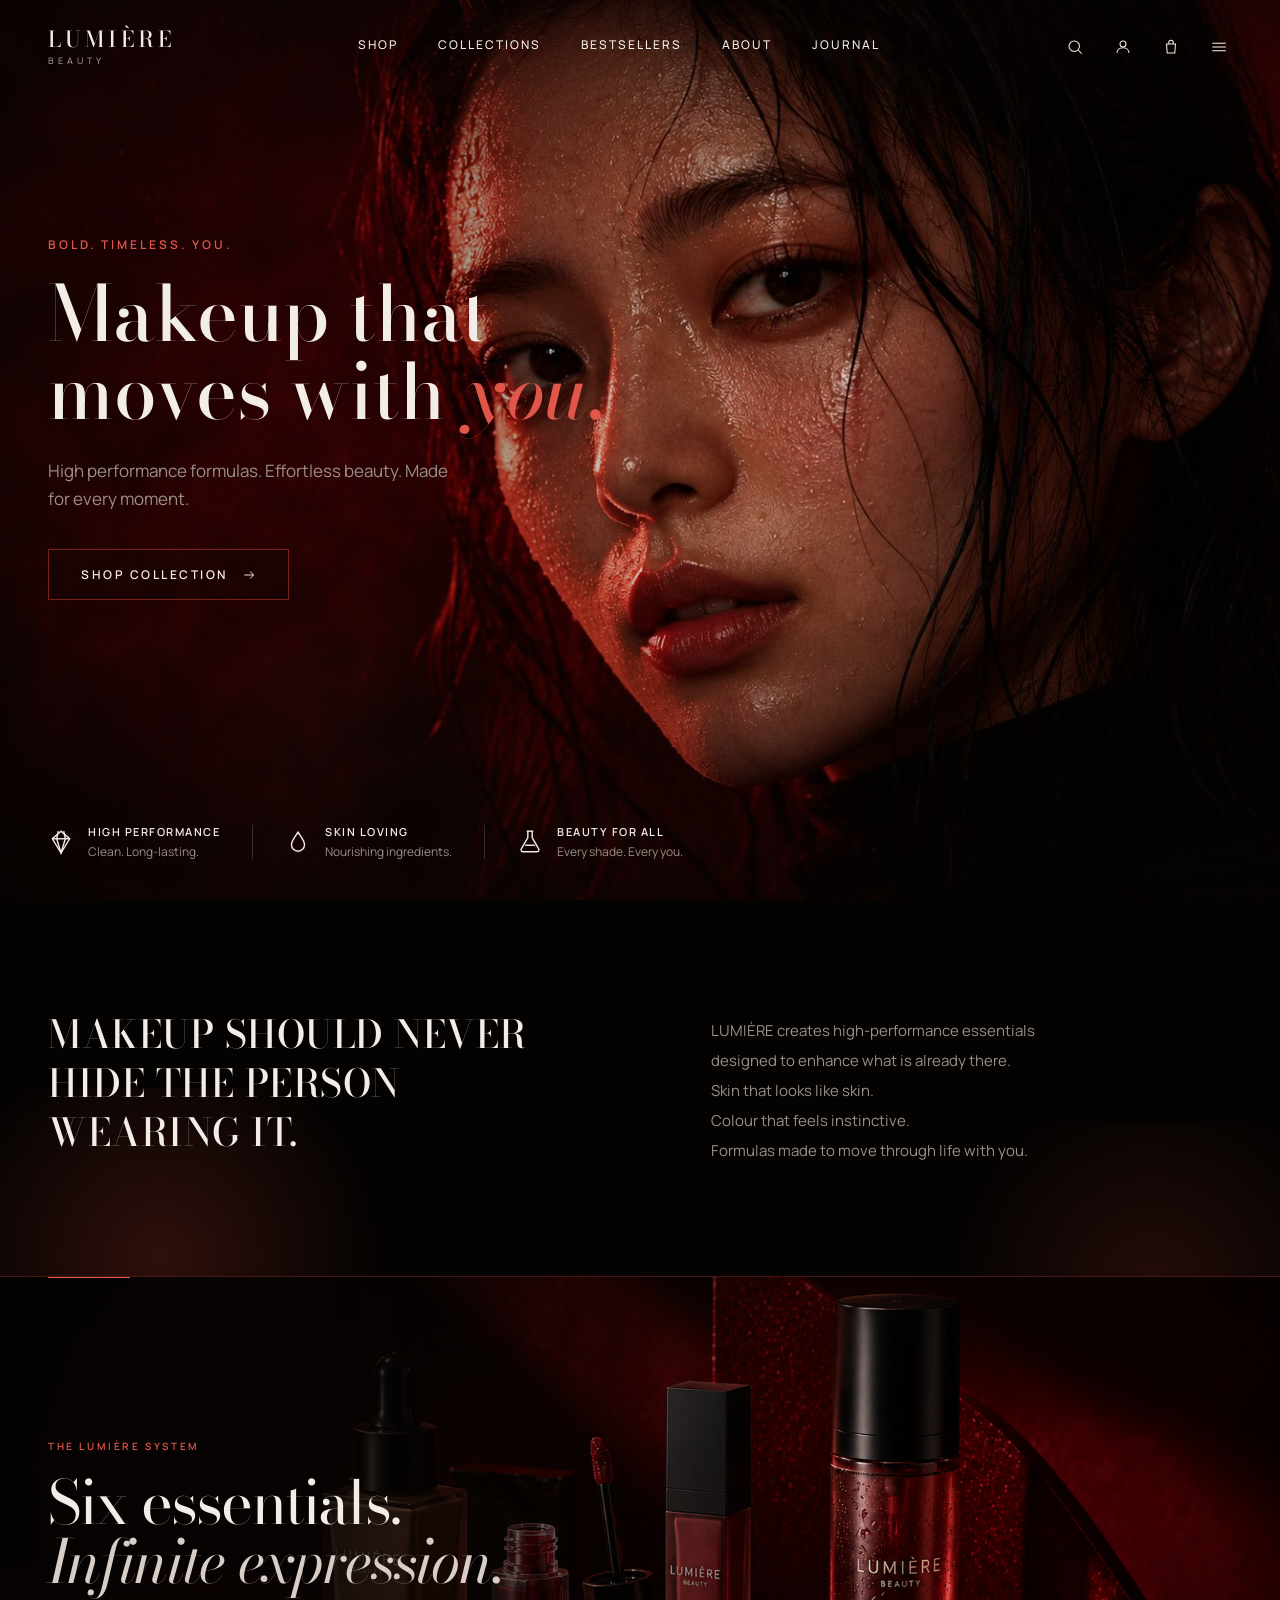
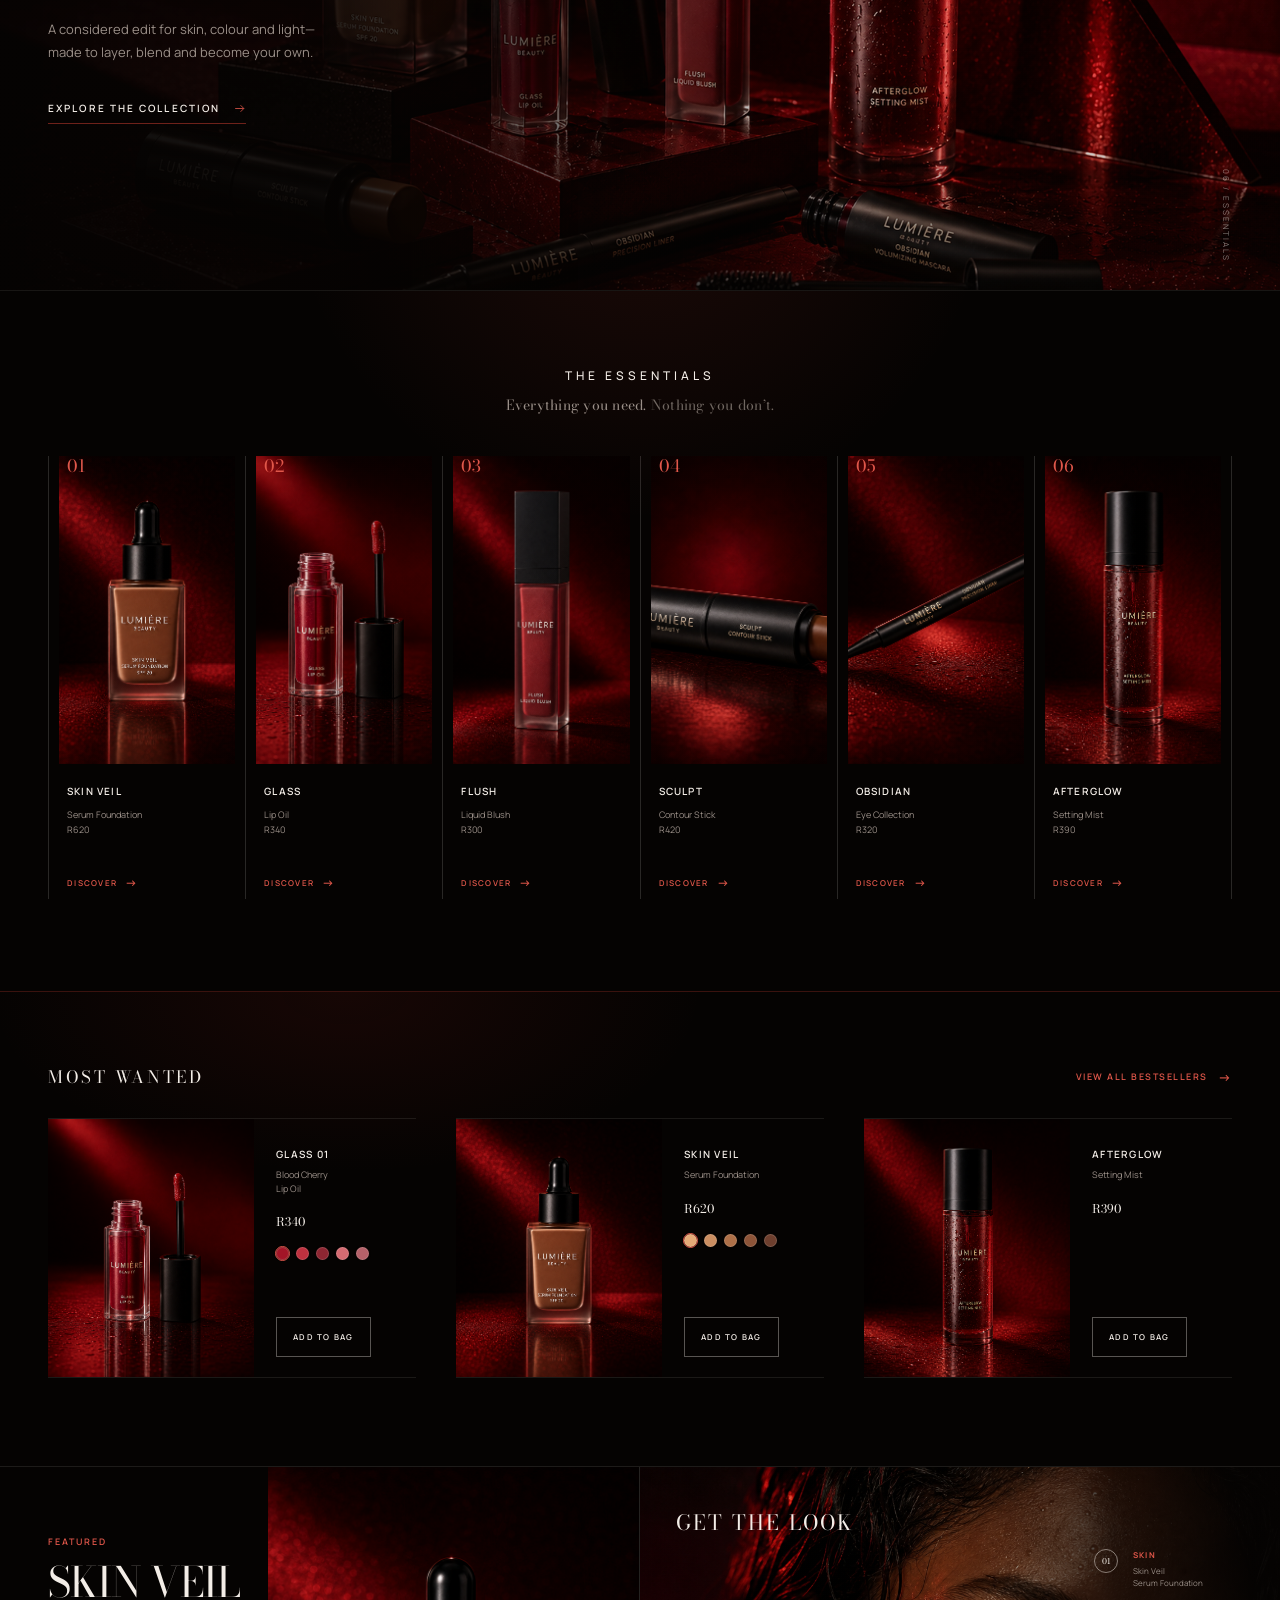
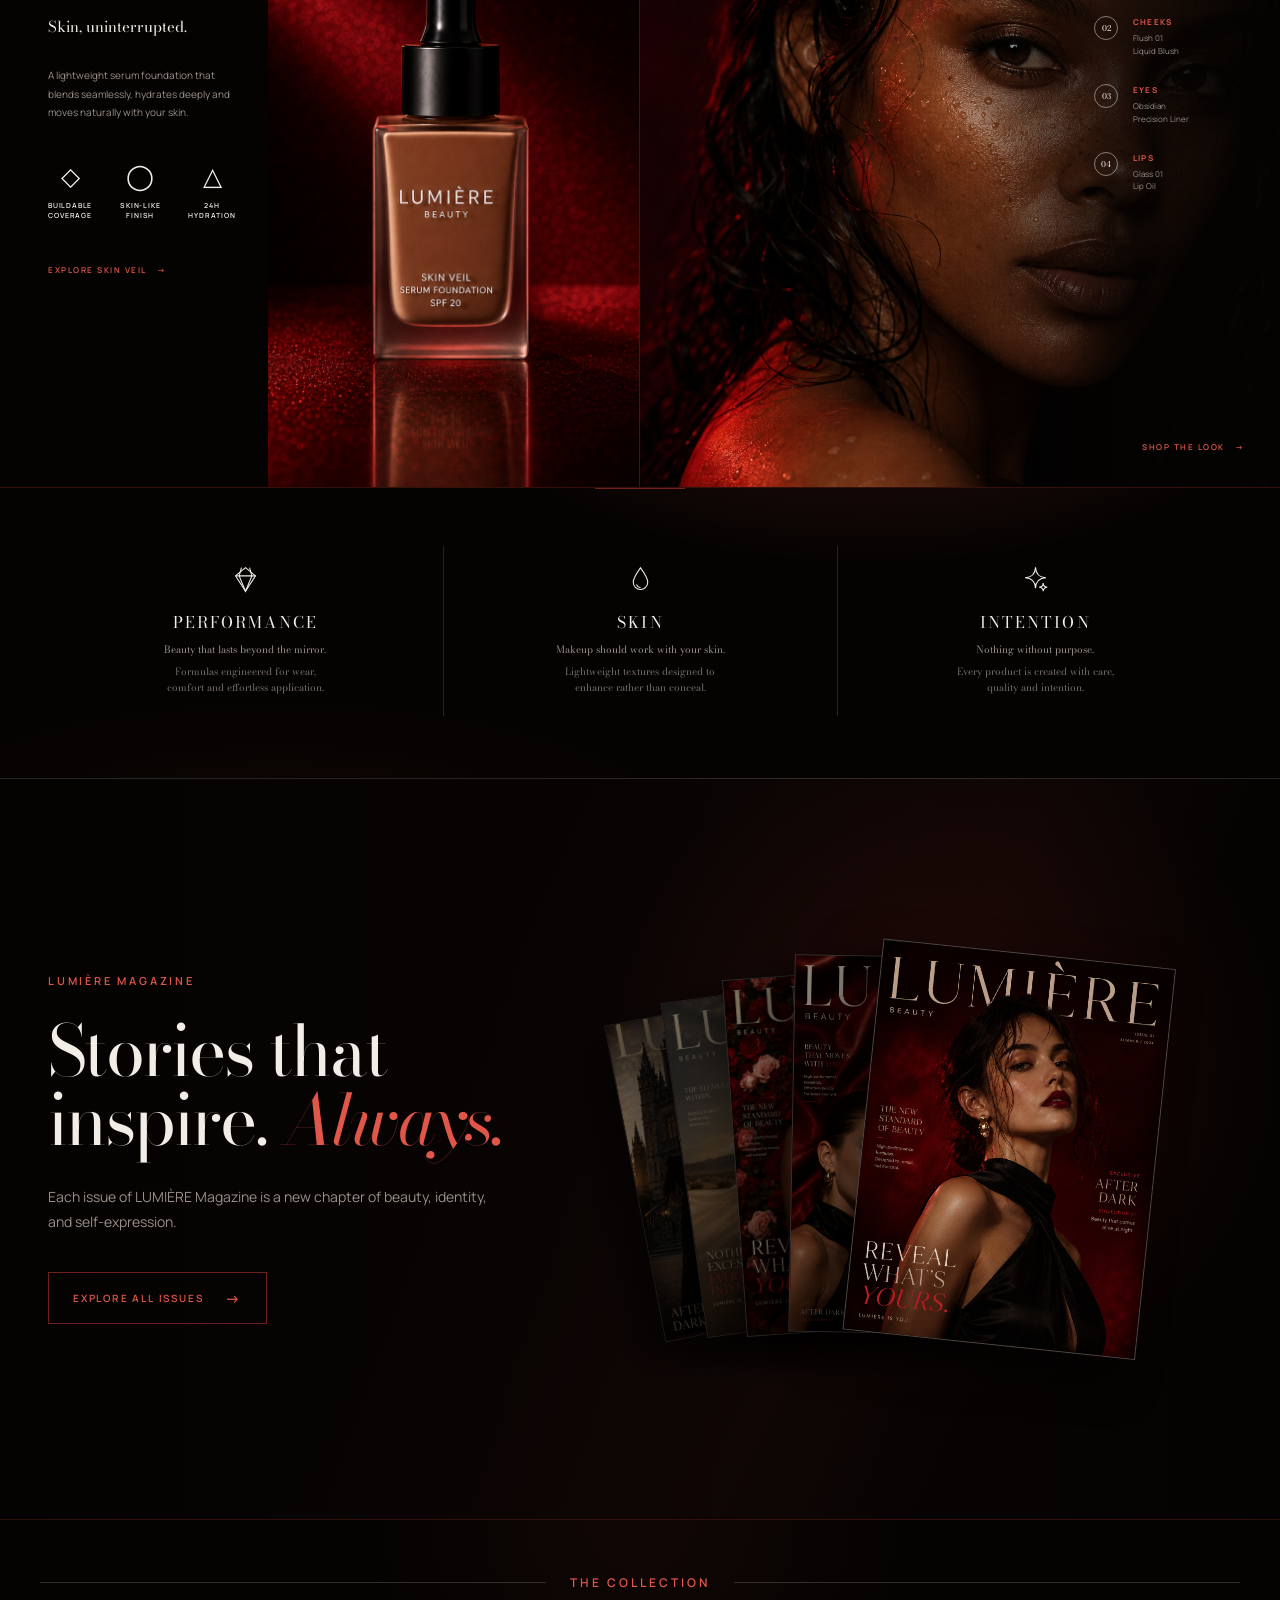
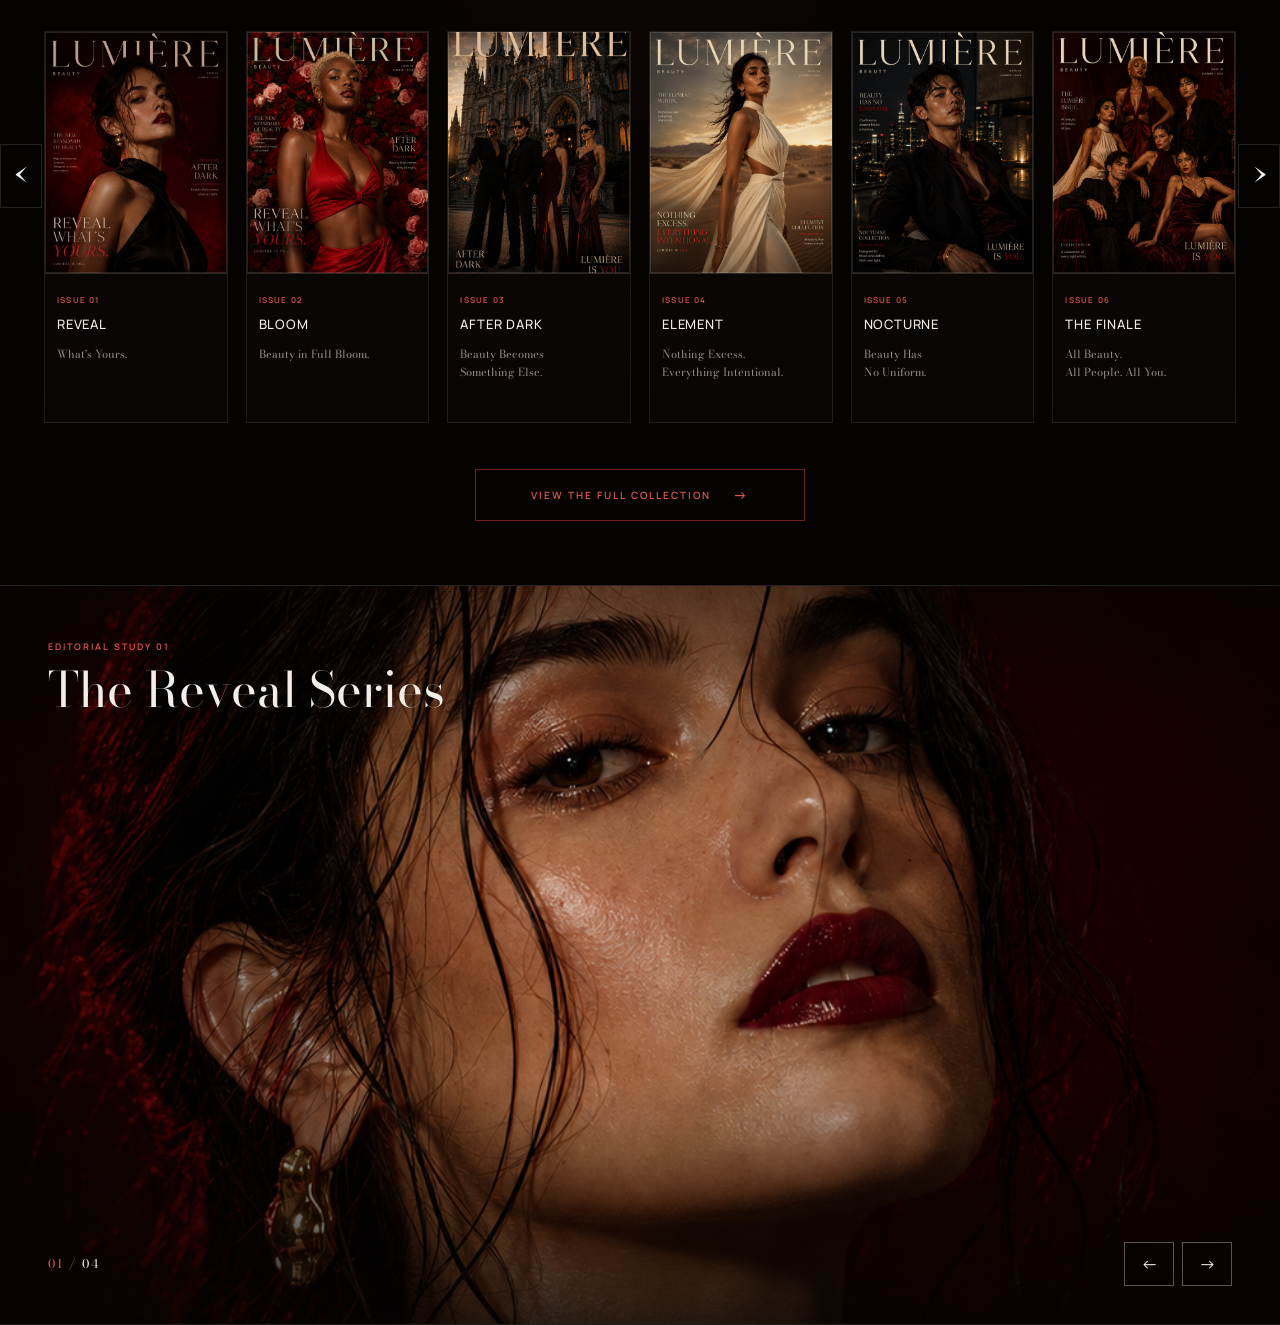
==== Index.html @ 64364b53 "Lumiere unfinished" ====
<!DOCTYPE html>
<html lang="en">
<head>
<meta charset="UTF-8">
<meta name="viewport" content="width=device-width, initial-scale=1.0">
<title>Lumière Beauty</title>
<link rel="stylesheet" href="css/styles.css">
<link rel="preconnect" href="https://fonts.googleapis.com">
<link rel="preconnect" href="https://fonts.gstatic.com" crossorigin>
<link href="https://fonts.googleapis.com/css2?family=Bodoni+Moda:ital,opsz,wght@0,6..96,400;0,6..96,500;1,6..96,400;1,6..96,500&family=Manrope:wght@400;500;600&display=swap" rel="stylesheet">
</head>
<body>

<header class="site-header" id="siteHeader">
  <div class="logo">
    <span class="mark">LUMIÈRE</span>
    <span class="sub">BEAUTY</span>
  </div>

  <nav class="primary-nav" aria-label="Primary">
    <a href="#">SHOP</a>
    <a href="#">COLLECTIONS</a>
    <a href="#">BESTSELLERS</a>
    <a href="#">ABOUT</a>
    <a href="#">JOURNAL</a>
  </nav>

  <div class="header-icons">
    <button aria-label="Search">
      <svg viewBox="0 0 24 24" fill="none" stroke="currentColor" stroke-width="1.4"><circle cx="11" cy="11" r="7"/><line x1="21" y1="21" x2="16.65" y2="16.65"/></svg>
    </button>
    <button aria-label="Account">
      <svg viewBox="0 0 24 24" fill="none" stroke="currentColor" stroke-width="1.4"><circle cx="12" cy="8" r="4"/><path d="M4 20c0-4.4 3.6-7 8-7s8 2.6 8 7"/></svg>
    </button>
    <button aria-label="Shopping bag">
      <svg viewBox="0 0 24 24" fill="none" stroke="currentColor" stroke-width="1.4"><path d="M6 8h12l-1 12H7L6 8z"/><path d="M9 8V6a3 3 0 0 1 6 0v2"/></svg>
    </button>
    <button class="menu-toggle" aria-label="Open menu" id="menuToggle" aria-expanded="false" aria-controls="mobileNav">
      <svg viewBox="0 0 24 24" fill="none" stroke="currentColor" stroke-width="1.4"><line x1="3" y1="7" x2="21" y2="7"/><line x1="3" y1="12" x2="21" y2="12"/><line x1="3" y1="17" x2="21" y2="17"/></svg>
    </button>
  </div>
</header>

<nav class="mobile-nav" id="mobileNav" aria-label="Mobile" aria-hidden="true">
  <button class="mobile-nav-close" id="mobileNavClose" aria-label="Close menu">
    <svg viewBox="0 0 24 24" fill="none" stroke="currentColor" stroke-width="1.4"><line x1="6" y1="6" x2="18" y2="18"/><line x1="18" y1="6" x2="6" y2="18"/></svg>
  </button>
  <a href="#">SHOP</a>
  <a href="#">COLLECTIONS</a>
  <a href="#">BESTSELLERS</a>
  <a href="#">ABOUT</a>
  <a href="#">JOURNAL</a>
</nav>

<section class="hero">
  <div class="hero-content">
    <div class="hero-copy">
      <p class="eyebrow">Bold. Timeless. You.</p>
      <h1 class="headline">Makeup that<br>moves with <em>you.</em></h1>
      <p class="subcopy">High performance formulas. Effortless beauty. Made for every moment.</p>
      <a href="#" class="cta">
        Shop collection
        <svg viewBox="0 0 24 24" fill="none" stroke="currentColor" stroke-width="1.6"><line x1="4" y1="12" x2="20" y2="12"/><polyline points="14 6 20 12 14 18"/></svg>
      </a>
    </div>

    <div class="value-props">
      <div class="value-item">
        <svg viewBox="0 0 24 24" fill="none" stroke="currentColor" stroke-width="1.3"><path d="M12 2 4 9l8 13 8-13-8-7z"/><path d="M4 9h16"/><path d="M9.5 2 8 9l4 13 4-13-1.5-7"/></svg>
        <div>
          <p class="value-heading">High performance</p>
          <p class="value-desc">Clean. Long-lasting.</p>
        </div>
      </div>
      <div class="value-divider"></div>
      <div class="value-item">
        <svg viewBox="0 0 24 24" fill="none" stroke="currentColor" stroke-width="1.3"><path d="M12 3c3 4.5 6 8 6 11.5A6 6 0 0 1 6 14.5C6 11 9 7.5 12 3z"/></svg>
        <div>
          <p class="value-heading">Skin loving</p>
          <p class="value-desc">Nourishing ingredients.</p>
        </div>
      </div>
      <div class="value-divider"></div>
      <div class="value-item">
        <svg viewBox="0 0 24 24" fill="none" stroke="currentColor" stroke-width="1.3"><path d="M9 2h6"/><path d="M10 2v6l-5.5 9.5A2 2 0 0 0 6.2 21h11.6a2 2 0 0 0 1.7-3.5L14 8V2"/><path d="M7.5 15h9"/></svg>
        <div>
          <p class="value-heading">Beauty for all</p>
          <p class="value-desc">Every shade. Every you.</p>
        </div>
      </div>
    </div>
  </div>
</section>

<section class="statement">
  <div class="statement-inner">
    <h2 class="statement-heading">Makeup should never<br>hide the person<br>wearing it.</h2>
    <div class="statement-copy">
      <p>
        LUMIÈRE creates high-performance essentials<br>
        designed to enhance what is already there.<br>
        Skin that looks like skin.<br>
        Colour that feels instinctive.<br>
        Formulas made to move through life with you.
      </p>
    </div>
  </div>
</section>

<section class="essentials" aria-labelledby="essentials-title">
  <div class="essentials-media" aria-hidden="true">
    <img src="assets/essentials.png" alt="">
  </div>
  <div class="essentials-shade" aria-hidden="true"></div>
  <div class="essentials-rule" aria-hidden="true"></div>

  <div class="essentials-content">
    <p class="essentials-kicker">The Lumi&egrave;re System</p>
    <h2 id="essentials-title">Six essentials.<br><em>Infinite expression.</em></h2>
    <p class="essentials-note">A considered edit for skin, colour and light&mdash;<br>made to layer, blend and become your own.</p>
    <a href="#" class="essentials-link">
      Explore the collection
      <svg viewBox="0 0 24 24" fill="none" stroke="currentColor" stroke-width="1.5" aria-hidden="true">
        <line x1="4" y1="12" x2="20" y2="12"/>
        <polyline points="14 6 20 12 14 18"/>
      </svg>
    </a>
  </div>

  <p class="essentials-index" aria-hidden="true">06 / ESSENTIALS</p>
</section>

<section class="essential-edit" aria-labelledby="essential-edit-title">
  <div class="essential-edit-heading">
    <p class="essential-edit-kicker">The Essentials</p>
    <h2 id="essential-edit-title">Everything you need. <em>Nothing you don&rsquo;t.</em></h2>
  </div>

  <div class="essential-grid">
    <article class="essential-card">
      <p class="essential-number">01</p>
      <a href="#" class="essential-image" aria-label="Discover Skin Veil serum foundation">
        <img src="assets/essentials/lumiere-skin-veil-foundation.png" alt="Lumiere Skin Veil serum foundation">
      </a>
      <div class="essential-card-copy">
        <h3>Skin Veil</h3>
        <p>Serum Foundation<br>R620</p>
        <a href="#" class="essential-discover">Discover <span aria-hidden="true">&rarr;</span></a>
      </div>
    </article>

    <article class="essential-card">
      <p class="essential-number">02</p>
      <a href="#" class="essential-image" aria-label="Discover Glass lip oil">
        <img src="assets/essentials/lumiere-glass-lip-oil.png" alt="Lumiere Glass lip oil">
      </a>
      <div class="essential-card-copy">
        <h3>Glass</h3>
        <p>Lip Oil<br>R340</p>
        <a href="#" class="essential-discover">Discover <span aria-hidden="true">&rarr;</span></a>
      </div>
    </article>

    <article class="essential-card">
      <p class="essential-number">03</p>
      <a href="#" class="essential-image" aria-label="Discover Flush liquid blush">
        <img src="assets/essentials/lumiere-flush-liquid-blush.png" alt="Lumiere Flush liquid blush">
      </a>
      <div class="essential-card-copy">
        <h3>Flush</h3>
        <p>Liquid Blush<br>R300</p>
        <a href="#" class="essential-discover">Discover <span aria-hidden="true">&rarr;</span></a>
      </div>
    </article>

    <article class="essential-card">
      <p class="essential-number">04</p>
      <a href="#" class="essential-image" aria-label="Discover Sculpt contour stick">
        <img src="assets/essentials/lumiere-sculpt-contour-stick.png" alt="Lumiere Sculpt contour stick">
      </a>
      <div class="essential-card-copy">
        <h3>Sculpt</h3>
        <p>Contour Stick<br>R420</p>
        <a href="#" class="essential-discover">Discover <span aria-hidden="true">&rarr;</span></a>
      </div>
    </article>

    <article class="essential-card">
      <p class="essential-number">05</p>
      <a href="#" class="essential-image" aria-label="Discover Obsidian eye collection">
        <img src="assets/essentials/lumiere-obsidian-precision-liner.png" alt="Lumiere Obsidian precision liner">
      </a>
      <div class="essential-card-copy">
        <h3>Obsidian</h3>
        <p>Eye Collection<br>R320</p>
        <a href="#" class="essential-discover">Discover <span aria-hidden="true">&rarr;</span></a>
      </div>
    </article>

    <article class="essential-card">
      <p class="essential-number">06</p>
      <a href="#" class="essential-image" aria-label="Discover Afterglow setting mist">
        <img src="assets/essentials/lumiere-afterglow-setting-mist.png" alt="Lumiere Afterglow setting mist">
      </a>
      <div class="essential-card-copy">
        <h3>Afterglow</h3>
        <p>Setting Mist<br>R390</p>
        <a href="#" class="essential-discover">Discover <span aria-hidden="true">&rarr;</span></a>
      </div>
    </article>
  </div>
</section>

<section class="most-wanted" aria-labelledby="most-wanted-title">
  <div class="most-wanted-header">
    <h2 id="most-wanted-title">Most Wanted</h2>
    <a href="#" class="most-wanted-all">View all bestsellers <span aria-hidden="true">&rarr;</span></a>
  </div>

  <div class="bestseller-grid">
    <article class="bestseller-card">
      <a href="#" class="bestseller-image" aria-label="View Glass 01 lip oil">
        <img src="assets/essentials/lumiere-glass-lip-oil.png" alt="Lumiere Glass 01 lip oil in Blood Cherry">
      </a>
      <div class="bestseller-info">
        <div>
          <h3>Glass 01</h3>
          <p class="bestseller-variant">Blood Cherry<br>Lip Oil</p>
          <p class="bestseller-price">R340</p>
          <div class="shade-list" aria-label="Available shades">
            <span class="shade active" style="--shade:#a31527" title="Blood Cherry"></span>
            <span class="shade" style="--shade:#be313f" title="Crimson"></span>
            <span class="shade" style="--shade:#8e2632" title="Merlot"></span>
            <span class="shade" style="--shade:#d56b72" title="Rose"></span>
            <span class="shade" style="--shade:#b56169" title="Fig"></span>
          </div>
        </div>
        <button class="bag-button" type="button">Add to bag</button>
      </div>
    </article>

    <article class="bestseller-card">
      <a href="#" class="bestseller-image" aria-label="View Skin Veil serum foundation">
        <img src="assets/essentials/lumiere-skin-veil-foundation.png" alt="Lumiere Skin Veil serum foundation">
      </a>
      <div class="bestseller-info">
        <div>
          <h3>Skin Veil</h3>
          <p class="bestseller-variant">Serum Foundation</p>
          <p class="bestseller-price">R620</p>
          <div class="shade-list" aria-label="Available shades">
            <span class="shade active" style="--shade:#e4aa77" title="Light Warm"></span>
            <span class="shade" style="--shade:#cb8e61" title="Medium Warm"></span>
            <span class="shade" style="--shade:#ae7048" title="Tan Neutral"></span>
            <span class="shade" style="--shade:#8d5438" title="Deep Warm"></span>
            <span class="shade" style="--shade:#6e3f2e" title="Rich Neutral"></span>
          </div>
        </div>
        <button class="bag-button" type="button">Add to bag</button>
      </div>
    </article>

    <article class="bestseller-card">
      <a href="#" class="bestseller-image" aria-label="View Afterglow setting mist">
        <img src="assets/essentials/lumiere-afterglow-setting-mist.png" alt="Lumiere Afterglow setting mist">
      </a>
      <div class="bestseller-info">
        <div>
          <h3>Afterglow</h3>
          <p class="bestseller-variant">Setting Mist</p>
          <p class="bestseller-price">R390</p>
        </div>
        <button class="bag-button" type="button">Add to bag</button>
      </div>
    </article>
  </div>
</section>

<section class="get-look" aria-labelledby="get-look-title">
  <div class="featured-product">
    <div class="featured-copy">
      <p class="featured-kicker">Featured</p>
      <h2>Skin Veil</h2>
      <p class="featured-tagline">Skin, uninterrupted.</p>
      <p class="featured-description">A lightweight serum foundation that blends seamlessly, hydrates deeply and moves naturally with your skin.</p>

      <div class="featured-benefits" aria-label="Product benefits">
        <div><span aria-hidden="true">◇</span><p>Buildable<br>coverage</p></div>
        <div><span aria-hidden="true">◯</span><p>Skin-like<br>finish</p></div>
        <div><span aria-hidden="true">△</span><p>24H<br>hydration</p></div>
      </div>

      <a href="#" class="featured-link">Explore Skin Veil <span aria-hidden="true">&rarr;</span></a>
    </div>

    <div class="featured-product-image">
      <img src="assets/essentials/lumiere-skin-veil-foundation.png" alt="Lumiere Skin Veil serum foundation">
    </div>
  </div>

  <div class="look-story">
    <img class="look-story-image" src="assets/skin-veil-campaign.png" alt="Lumiere Skin Veil beauty look with luminous skin and wet-look hair">
    <div class="look-story-shade" aria-hidden="true"></div>
    <div class="look-story-content">
      <h2 id="get-look-title">Get the Look</h2>
      <ol class="look-routine">
        <li><span>01</span><div><strong>Skin</strong><p>Skin Veil<br>Serum Foundation</p></div></li>
        <li><span>02</span><div><strong>Cheeks</strong><p>Flush 01<br>Liquid Blush</p></div></li>
        <li><span>03</span><div><strong>Eyes</strong><p>Obsidian<br>Precision Liner</p></div></li>
        <li><span>04</span><div><strong>Lips</strong><p>Glass 01<br>Lip Oil</p></div></li>
      </ol>
      <a href="#" class="shop-look-link">Shop the look <span aria-hidden="true">&rarr;</span></a>
    </div>
  </div>
</section>

<section class="brand-principles" aria-label="Lumiere Beauty principles">
  <div class="principles-inner">
    <article class="principle-item">
      <svg viewBox="0 0 32 32" fill="none" stroke="currentColor" stroke-width="1.15" aria-hidden="true">
        <path d="M16 3 5 12l11 17 11-17L16 3Z"/>
        <path d="M5 12h22M11.5 3 9 12l7 17 7-17-2.5-9"/>
      </svg>
      <h2>Performance</h2>
      <p class="principle-lead">Beauty that lasts beyond the mirror.</p>
      <p>Formulas engineered for wear,<br>comfort and effortless application.</p>
    </article>

    <article class="principle-item">
      <svg viewBox="0 0 32 32" fill="none" stroke="currentColor" stroke-width="1.15" aria-hidden="true">
        <path d="M16 3c4.6 6.4 8 11.1 8 16a8 8 0 0 1-16 0c0-4.9 3.4-9.6 8-16Z"/>
        <path d="M11.5 21.5c.8 2.1 2.3 3.2 4.5 3.5"/>
      </svg>
      <h2>Skin</h2>
      <p class="principle-lead">Makeup should work with your skin.</p>
      <p>Lightweight textures designed to<br>enhance rather than conceal.</p>
    </article>

    <article class="principle-item">
      <svg viewBox="0 0 32 32" fill="none" stroke="currentColor" stroke-width="1.15" aria-hidden="true">
        <path d="M16 2.5c.3 7.7 3.8 11.2 11.5 11.5C19.8 14.3 16.3 17.8 16 25.5 15.7 17.8 12.2 14.3 4.5 14 12.2 13.7 15.7 10.2 16 2.5Z"/>
        <path d="M24.5 20c.1 3.1 1.4 4.4 4.5 4.5-3.1.1-4.4 1.4-4.5 4.5-.1-3.1-1.4-4.4-4.5-4.5 3.1-.1 4.4-1.4 4.5-4.5Z"/>
      </svg>
      <h2>Intention</h2>
      <p class="principle-lead">Nothing without purpose.</p>
      <p>Every product is created with care,<br>quality and intention.</p>
    </article>
  </div>
</section>

<section class="magazine-intro" aria-labelledby="magazine-title">
  <div class="magazine-copy">
    <p class="magazine-kicker">Lumi&egrave;re Magazine</p>
    <h2 id="magazine-title">Stories that<br>inspire. <em>Always.</em></h2>
    <p class="magazine-description">Each issue of LUMI&Egrave;RE Magazine is a new chapter of beauty, identity, and self-expression.</p>
    <a href="#" class="magazine-cta">Explore all issues <span aria-hidden="true">&rarr;</span></a>
  </div>

  <div class="magazine-covers" aria-label="Selected Lumiere Magazine covers">
    <figure class="magazine-cover magazine-cover-5">
      <img src="assets/magazine_covers/ChatGPT Image Jul 22, 2026, 04_01_17 PM.png" alt="Lumiere Magazine After Dark issue">
    </figure>
    <figure class="magazine-cover magazine-cover-4">
      <img src="assets/magazine_covers/ChatGPT Image Jul 22, 2026, 06_34_00 PM.png" alt="Lumiere Magazine Element issue">
    </figure>
    <figure class="magazine-cover magazine-cover-3">
      <img src="assets/magazine_covers/ChatGPT Image Jul 22, 2026, 04_12_21 PM (1).png" alt="Lumiere Magazine red roses issue">
    </figure>
    <figure class="magazine-cover magazine-cover-2">
      <img src="assets/magazine_covers/ChatGPT Image Jul 22, 2026, 02_19_49 PM.png" alt="Lumiere Magazine group portrait issue">
    </figure>
    <figure class="magazine-cover magazine-cover-1">
      <img src="assets/magazine_covers/ChatGPT Image Jul 22, 2026, 02_19_54 PM.png" alt="Lumiere Magazine Reveal What's Yours issue">
    </figure>
  </div>
</section>

<section class="magazine-collection" aria-labelledby="collection-title">
  <div class="collection-heading">
    <span aria-hidden="true"></span>
    <h2 id="collection-title">The Collection</h2>
    <span aria-hidden="true"></span>
  </div>

  <div class="collection-carousel">
    <button class="collection-arrow collection-prev" type="button" aria-label="Previous magazine issues">
      <span aria-hidden="true">&lsaquo;</span>
    </button>

    <div class="collection-track" id="collectionTrack" tabindex="0" aria-label="Lumiere Magazine issues">
      <article class="issue-card">
        <a href="#" class="issue-cover"><img src="assets/magazine_covers/ChatGPT Image Jul 22, 2026, 02_19_54 PM.png" alt="Lumiere Magazine Issue 01 Reveal cover"></a>
        <div class="issue-copy"><p>Issue 01</p><h3>Reveal</h3><span>What&rsquo;s Yours.</span></div>
      </article>
      <article class="issue-card">
        <a href="#" class="issue-cover"><img src="assets/magazine_covers/ChatGPT Image Jul 22, 2026, 04_12_21 PM (1).png" alt="Lumiere Magazine Issue 02 Bloom cover"></a>
        <div class="issue-copy"><p>Issue 02</p><h3>Bloom</h3><span>Beauty in Full Bloom.</span></div>
      </article>
      <article class="issue-card">
        <a href="#" class="issue-cover"><img src="assets/magazine_covers/ChatGPT Image Jul 22, 2026, 04_01_17 PM.png" alt="Lumiere Magazine Issue 03 After Dark cover"></a>
        <div class="issue-copy"><p>Issue 03</p><h3>After Dark</h3><span>Beauty Becomes<br>Something Else.</span></div>
      </article>
      <article class="issue-card">
        <a href="#" class="issue-cover"><img src="assets/magazine_covers/ChatGPT Image Jul 22, 2026, 06_34_00 PM.png" alt="Lumiere Magazine Issue 04 Element cover"></a>
        <div class="issue-copy"><p>Issue 04</p><h3>Element</h3><span>Nothing Excess.<br>Everything Intentional.</span></div>
      </article>
      <article class="issue-card">
        <a href="#" class="issue-cover"><img src="assets/magazine_covers/ChatGPT Image Jul 22, 2026, 04_21_51 PM.png" alt="Lumiere Magazine Issue 05 Nocturne cover"></a>
        <div class="issue-copy"><p>Issue 05</p><h3>Nocturne</h3><span>Beauty Has<br>No Uniform.</span></div>
      </article>
      <article class="issue-card">
        <a href="#" class="issue-cover"><img src="assets/magazine_covers/ChatGPT Image Jul 22, 2026, 04_28_49 PM.png" alt="Lumiere Magazine Issue 06 The Finale cover"></a>
        <div class="issue-copy"><p>Issue 06</p><h3>The Finale</h3><span>All Beauty.<br>All People. All You.</span></div>
      </article>
    </div>

    <button class="collection-arrow collection-next" type="button" aria-label="Next magazine issues">
      <span aria-hidden="true">&rsaquo;</span>
    </button>
  </div>

  <a href="#" class="collection-cta">View the full collection <span aria-hidden="true">&rarr;</span></a>
</section>

<section class="editorial-slideshow" aria-labelledby="slideshow-title">
  <div class="slideshow-frame">
    <img
      class="slideshow-image"
      id="slideshowImage"
      src="assets/photoshoot/reveal/reveal-01.png"
      alt="Lumiere Reveal editorial portrait, close-up view"
    >
    <div class="slideshow-overlay" aria-hidden="true"></div>

    <div class="slideshow-heading">
      <p>Editorial Study 01</p>
      <h2 id="slideshow-title">The Reveal Series</h2>
    </div>

    <div class="slideshow-footer">
      <p class="slideshow-count" aria-live="polite"><span id="currentSlide">01</span> / 04</p>
      <div class="slideshow-controls">
        <button type="button" id="slidePrev" aria-label="Show previous image"><span aria-hidden="true">&larr;</span></button>
        <button type="button" id="slideNext" aria-label="Show next image"><span aria-hidden="true">&rarr;</span></button>
      </div>
    </div>
  </div>
</section>

<script>
  const header = document.getElementById('siteHeader');
  const menuToggle = document.getElementById('menuToggle');
  const mobileNav = document.getElementById('mobileNav');
  const mobileNavClose = document.getElementById('mobileNavClose');

  function onScroll(){
    if(window.scrollY > 40){
      header.classList.add('scrolled');
    } else {
      header.classList.remove('scrolled');
    }
  }
  window.addEventListener('scroll', onScroll, { passive:true });
  onScroll();

  function openMenu(){
    mobileNav.classList.add('open');
    mobileNav.setAttribute('aria-hidden','false');
    menuToggle.setAttribute('aria-expanded','true');
    document.body.classList.add('nav-open');
    mobileNavClose.focus();
  }
  function closeMenu(){
    mobileNav.classList.remove('open');
    mobileNav.setAttribute('aria-hidden','true');
    menuToggle.setAttribute('aria-expanded','false');
    document.body.classList.remove('nav-open');
    menuToggle.focus();
  }

  menuToggle.addEventListener('click', openMenu);
  mobileNavClose.addEventListener('click', closeMenu);
  mobileNav.addEventListener('keydown', (e) => {
    if(e.key === 'Escape') closeMenu();
  });
  mobileNav.querySelectorAll('a').forEach(a => a.addEventListener('click', closeMenu));

  const collectionTrack = document.getElementById('collectionTrack');
  const collectionPrev = document.querySelector('.collection-prev');
  const collectionNext = document.querySelector('.collection-next');

  function scrollCollection(direction){
    const card = collectionTrack.querySelector('.issue-card');
    const gap = parseFloat(getComputedStyle(collectionTrack).gap) || 0;
    collectionTrack.scrollBy({ left: direction * (card.offsetWidth + gap), behavior: 'smooth' });
  }

  collectionPrev.addEventListener('click', () => scrollCollection(-1));
  collectionNext.addEventListener('click', () => scrollCollection(1));

  const slideshow = document.querySelector('.editorial-slideshow');
  const slideshowImage = document.getElementById('slideshowImage');
  const currentSlide = document.getElementById('currentSlide');
  const slidePrev = document.getElementById('slidePrev');
  const slideNext = document.getElementById('slideNext');
  const reduceMotion = window.matchMedia('(prefers-reduced-motion: reduce)');
  const slides = [
    { src: 'assets/photoshoot/reveal/reveal-01.png', alt: 'Lumiere Reveal editorial portrait, close-up view' },
    { src: 'assets/photoshoot/reveal/reveal-02.png', alt: 'Lumiere Reveal editorial portrait, three-quarter view' },
    { src: 'assets/photoshoot/reveal/reveal-03.png', alt: 'Lumiere Reveal editorial portrait, waist-up view' },
    { src: 'assets/photoshoot/reveal/reveal-04.png', alt: 'Lumiere Reveal editorial portrait, side profile' }
  ];
  let slideIndex = 0;
  let slideTimer;
  let isTransitioning = false;

  slides.forEach(slide => {
    const image = new Image();
    image.src = slide.src;
  });

  function scheduleSlideshow(){
    clearTimeout(slideTimer);
    slideTimer = setTimeout(() => changeSlide(1), 5200);
  }

  function changeSlide(direction){
    if(isTransitioning) return;
    isTransitioning = true;

    if(reduceMotion.matches){
      slideIndex = (slideIndex + direction + slides.length) % slides.length;
      slideshowImage.src = slides[slideIndex].src;
      slideshowImage.alt = slides[slideIndex].alt;
      currentSlide.textContent = String(slideIndex + 1).padStart(2, '0');
      isTransitioning = false;
      scheduleSlideshow();
      return;
    }

    slideshowImage.classList.add('is-obscured');
    setTimeout(() => {
      slideIndex = (slideIndex + direction + slides.length) % slides.length;
      slideshowImage.src = slides[slideIndex].src;
      slideshowImage.alt = slides[slideIndex].alt;
      currentSlide.textContent = String(slideIndex + 1).padStart(2, '0');

      requestAnimationFrame(() => requestAnimationFrame(() => {
        slideshowImage.classList.remove('is-obscured');
        isTransitioning = false;
        scheduleSlideshow();
      }));
    }, 900);
  }

  slidePrev.addEventListener('click', () => changeSlide(-1));
  slideNext.addEventListener('click', () => changeSlide(1));
  slideshow.addEventListener('mouseenter', () => clearTimeout(slideTimer));
  slideshow.addEventListener('mouseleave', scheduleSlideshow);
  slideshow.addEventListener('focusin', () => clearTimeout(slideTimer));
  slideshow.addEventListener('focusout', scheduleSlideshow);
  document.addEventListener('visibilitychange', () => document.hidden ? clearTimeout(slideTimer) : scheduleSlideshow());
  scheduleSlideshow();
</script>

</body>
</html>
---- css/styles.css ----
:root{
    --lum-black: #0a0706;
    --lum-black-deep: #050302;
    --lum-off-white: #f3ede7;
    --lum-gray: #9a8f88;
    --lum-red: #c33b2f;
    --lum-red-bright: #e0574a;
    --lum-border-red: rgba(195,59,47,0.55);
    --font-display: 'Bodoni Moda', Georgia, serif;
    --font-sans: 'Manrope', Helvetica, Arial, sans-serif;
  }

  *{margin:0;padding:0;box-sizing:border-box;}

  html{scroll-behavior:smooth;}

  body{
    font-family: var(--font-sans);
    background: var(--lum-black);
    color: var(--lum-off-white);
    -webkit-font-smoothing: antialiased;
  }

  a{color:inherit;text-decoration:none;}
  button{font-family:inherit;cursor:pointer;}

  .hero{
    position: relative;
    min-height: 100vh;
    width: 100%;
    overflow: hidden;
    background-image: linear-gradient(90deg, rgba(5,3,2,0.72) 0%, rgba(5,3,2,0.35) 38%, rgba(5,3,2,0.05) 58%, rgba(5,3,2,0.35) 100%), url('[data-uri]');
    background-size: cover;
    background-position: 62% 42%;
  }

  .hero::after{
    content:'';
    position:absolute;
    inset:0;
    background: linear-gradient(180deg, rgba(5,3,2,0.55) 0%, rgba(5,3,2,0) 22%, rgba(5,3,2,0) 68%, rgba(5,3,2,0.65) 100%);
    pointer-events:none;
  }

  /* ---------- Header ---------- */
  .site-header{
    position: fixed;
    top:0; left:0; right:0;
    z-index: 100;
    display:flex;
    align-items:center;
    justify-content:space-between;
    padding: 28px 48px;
    background: transparent;
    transition: background-color 0.35s ease, backdrop-filter 0.35s ease, border-color 0.35s ease, padding 0.35s ease;
    border-bottom: 1px solid transparent;
  }

  .site-header.scrolled{
    background: rgba(5,3,2,0.8);
    backdrop-filter: blur(12px);
    -webkit-backdrop-filter: blur(12px);
    border-bottom: 1px solid rgba(255,255,255,0.06);
    padding: 18px 48px;
  }

  .logo{
    display:flex;
    flex-direction:column;
    line-height:1;
  }
  .logo .mark{
    font-family: var(--font-display);
    font-size: 22px;
    letter-spacing: 4px;
    color: var(--lum-off-white);
    font-weight: 500;
  }
  .logo .sub{
    margin-top: 6px;
    font-size: 9px;
    letter-spacing: 4px;
    color: var(--lum-gray);
    font-weight: 500;
  }

  .primary-nav{
    display:flex;
    gap: 40px;
  }
  .primary-nav a{
    font-size: 12px;
    letter-spacing: 2px;
    font-weight: 500;
    color: var(--lum-off-white);
    position: relative;
    padding-bottom: 4px;
  }
  .primary-nav a::after{
    content:'';
    position:absolute;
    left:0; bottom:0;
    width:0%;
    height:1px;
    background: var(--lum-red-bright);
    transition: width 0.3s ease;
  }
  .primary-nav a:hover::after{ width:100%; }

  .header-icons{
    display:flex;
    align-items:center;
    gap: 22px;
  }
  .header-icons button{
    background:none;
    border:none;
    color: var(--lum-off-white);
    display:flex;
    align-items:center;
    justify-content:center;
    padding:4px;
  }
  .header-icons svg{ width:18px; height:18px; }

  .menu-toggle{ display:none; }

  /* ---------- Hero content ---------- */
  .hero-content{
    position: relative;
    z-index: 5;
    height: 100vh;
    display:flex;
    flex-direction:column;
    justify-content:center;
    padding: 0 48px;
  }

  .hero-copy{
    max-width: 640px;
    padding-bottom: 64px;
  }

  .eyebrow{
    font-size: 12px;
    letter-spacing: 3px;
    font-weight: 600;
    color: var(--lum-red-bright);
    margin-bottom: 22px;
    text-transform: uppercase;
  }

  .headline{
    font-family: var(--font-display);
    font-weight: 500;
    font-size: clamp(2.6rem, 6vw, 5.5rem);
    line-height: 1.02;
    color: var(--lum-off-white);
    margin-bottom: 26px;
  }
  .headline em{
    font-style: italic;
    color: var(--lum-red-bright);
  }

  .subcopy{
    font-size: 17px;
    line-height: 1.65;
    color: var(--lum-gray);
    max-width: 420px;
    margin-bottom: 36px;
    font-weight: 400;
  }

  .cta{
    display:inline-flex;
    align-items:center;
    gap: 14px;
    padding: 16px 32px;
    border: 1px solid var(--lum-border-red);
    background: rgba(10,7,6,0.3);
    color: var(--lum-off-white);
    font-size: 12px;
    letter-spacing: 2.5px;
    font-weight: 600;
    text-transform: uppercase;
    position: relative;
    overflow: hidden;
    isolation: isolate;
    transition: color 0.35s ease, border-color 0.35s ease;
  }
  .cta::before{
    content:'';
    position:absolute;
    inset:0;
    background: var(--lum-red);
    transform: scaleX(0);
    transform-origin: left;
    transition: transform 0.4s ease;
    z-index:-1;
  }
  .cta:hover{ border-color: var(--lum-red-bright); }
  .cta:hover::before{ transform: scaleX(1); }
  .cta svg{ width:14px; height:14px; transition: transform 0.35s ease; }
  .cta:hover svg{ transform: translateX(4px); }

  /* ---------- Bottom value props ---------- */
  .value-props{
    position: absolute;
    left: 48px;
    right: 48px;
    bottom: 40px;
    z-index: 5;
    display:flex;
    align-items:center;
    gap: 0;
  }
  .value-item{
    display:flex;
    align-items:center;
    gap: 14px;
    padding: 0 32px;
  }
  .value-item:first-child{ padding-left:0; }
  .value-divider{
    width:1px;
    height: 34px;
    background: rgba(243,237,231,0.18);
  }
  .value-item svg{
    width: 26px; height: 26px;
    color: var(--lum-off-white);
    flex-shrink:0;
  }
  .value-heading{
    font-size: 11px;
    letter-spacing: 1.5px;
    font-weight: 600;
    color: var(--lum-off-white);
    margin-bottom: 4px;
    text-transform: uppercase;
  }
  .value-desc{
    font-size: 12px;
    color: var(--lum-gray);
    font-weight: 400;
  }

  /* ---------- Mobile nav overlay ---------- */
  .mobile-nav{
    position: fixed;
    inset:0;
    z-index: 200;
    background: rgba(5,3,2,0.97);
    display:flex;
    flex-direction:column;
    justify-content:center;
    align-items:flex-start;
    padding: 48px;
    gap: 28px;
    transform: translateY(-100%);
    opacity:0;
    transition: transform 0.4s ease, opacity 0.4s ease;
    pointer-events:none;
  }
  .mobile-nav.open{
    transform: translateY(0);
    opacity:1;
    pointer-events:auto;
  }
  .mobile-nav a{
    font-family: var(--font-display);
    font-size: 32px;
    color: var(--lum-off-white);
    font-weight: 500;
  }
  .mobile-nav-close{
    position:absolute;
    top: 28px; right: 28px;
    background:none;
    border:none;
    color: var(--lum-off-white);
  }
  .mobile-nav-close svg{ width:22px; height:22px; }

  body.nav-open{ overflow:hidden; }

  /* ---------- Responsive ---------- */
  @media (max-width: 1024px){
    .site-header{ padding: 22px 28px; }
    .primary-nav{ gap: 24px; }
    .hero-content{ padding: 0 28px; }
    .value-props{ left:28px; right:28px; }
    .value-item{ padding: 0 18px; }
  }

  @media (max-width: 860px){
    .primary-nav{ display:none; }
    .menu-toggle{
      display:flex;
      align-items:center;
      justify-content:center;
      background:none;
      border:none;
      color: var(--lum-off-white);
      padding:4px;
    }
    .menu-toggle svg{ width:22px; height:22px; }
    .hero{
      background-position: 68% 38%;
    }
    .hero-content{ min-height: 100svh; justify-content:flex-end; padding-bottom: 190px; }
    .hero::after{
      background: linear-gradient(180deg, rgba(5,3,2,0.35) 0%, rgba(5,3,2,0.15) 30%, rgba(5,3,2,0.55) 62%, rgba(5,3,2,0.92) 100%);
    }
    .subcopy{ max-width: 100%; }
    .value-props{
      position: static;
      margin-top: 40px;
      flex-direction:column;
      align-items:flex-start;
      gap: 18px;
    }
    .value-item{ padding:0; }
    .value-divider{ display:none; }
    .hero-copy{ padding-bottom: 0; }
  }

  @media (max-width: 480px){
    .site-header{ padding: 18px 20px; }
    .hero-content{ padding: 0 20px 150px; }
    .eyebrow{ font-size: 11px; margin-bottom: 16px; }
    .subcopy{ font-size: 15px; }
    .cta{ padding: 14px 24px; }
  }

  @media (prefers-reduced-motion: reduce){
    *{ transition-duration: 0.01ms !important; animation-duration: 0.01ms !important; scroll-behavior:auto !important; }
  }

  /* ---------- Statement section ---------- */
  .statement{
    position: relative;
    background: var(--lum-black-deep);
    overflow: hidden;
    padding: 110px 48px;
  }
  .statement::before{
    content:'';
    position:absolute;
    left:-10%;
    bottom:-40%;
    width: 45%;
    height: 90%;
    background: radial-gradient(circle, rgba(195,59,47,0.22) 0%, rgba(195,59,47,0) 65%);
    pointer-events:none;
  }
  .statement::after{
    content:'';
    position:absolute;
    right:-10%;
    bottom:-45%;
    width: 40%;
    height: 85%;
    background: radial-gradient(circle, rgba(195,59,47,0.16) 0%, rgba(195,59,47,0) 65%);
    pointer-events:none;
  }
  .statement-inner{
    position: relative;
    z-index: 2;
    max-width: 1400px;
    margin: 0 auto;
    display: grid;
    grid-template-columns: 1.15fr 1fr;
    gap: 64px;
    align-items: start;
  }
  .statement-heading{
    font-family: var(--font-display);
    font-weight: 500;
    font-size: clamp(1.7rem, 3vw, 2.6rem);
    line-height: 1.28;
    letter-spacing: 0.5px;
    color: var(--lum-off-white);
    text-transform: uppercase;
  }
  .statement-copy{
    padding-top: 6px;
  }
  .statement-copy p{
    font-size: 15px;
    line-height: 2;
    color: var(--lum-gray);
    font-weight: 400;
  }

  @media (max-width: 860px){
    .statement{ padding: 72px 28px; }
    .statement-inner{
      grid-template-columns: 1fr;
      gap: 32px;
    }
    .statement-copy p{ line-height: 1.85; }
  }

  @media (max-width: 480px){
    .statement{ padding: 60px 20px; }
    .statement-heading{ font-size: 1.5rem; }
    .statement-copy p{ font-size: 14px; }
  }

  /* ---------- The Lumiere System ---------- */
  .essentials{
    position: relative;
    min-height: clamp(520px, 48vw, 760px);
    display: flex;
    align-items: center;
    overflow: hidden;
    isolation: isolate;
    background: var(--lum-black-deep);
    border-top: 1px solid rgba(195,59,47,0.34);
  }
  .essentials-media,
  .essentials-shade{
    position: absolute;
    inset: 0;
  }
  .essentials-media{ z-index: -3; }
  .essentials-media img{
    width: 100%;
    height: 100%;
    display: block;
    object-fit: cover;
    object-position: 58% 52%;
    transform: scale(1.015);
    transition: transform 1.2s cubic-bezier(.2,.65,.3,1);
  }
  .essentials:hover .essentials-media img{ transform: scale(1.045); }
  .essentials-shade{
    z-index: -2;
    background:
      linear-gradient(90deg, rgba(5,3,2,0.98) 0%, rgba(5,3,2,0.91) 24%, rgba(5,3,2,0.52) 44%, rgba(5,3,2,0.08) 68%),
      linear-gradient(180deg, rgba(5,3,2,0.34) 0%, transparent 25%, transparent 72%, rgba(5,3,2,0.55) 100%);
  }
  .essentials-rule{
    position: absolute;
    z-index: 2;
    top: 0;
    left: 48px;
    width: 82px;
    height: 1px;
    background: var(--lum-red-bright);
  }
  .essentials-content{
    width: 100%;
    max-width: 1400px;
    margin: 0 auto;
    padding: 78px 48px 82px;
  }
  .essentials-kicker{
    margin-bottom: 20px;
    color: var(--lum-red-bright);
    font-size: 10px;
    font-weight: 600;
    letter-spacing: 2.6px;
    text-transform: uppercase;
  }
  .essentials h2{
    max-width: 630px;
    color: var(--lum-off-white);
    font-family: var(--font-display);
    font-size: clamp(2.6rem, 4.7vw, 4.9rem);
    font-weight: 400;
    line-height: .98;
    letter-spacing: -1.8px;
  }
  .essentials h2 em{
    color: #d8cec7;
    font-weight: 400;
  }
  .essentials-note{
    max-width: 430px;
    margin-top: 27px;
    color: var(--lum-gray);
    font-size: 13px;
    line-height: 1.75;
  }
  .essentials-link{
    display: inline-flex;
    align-items: center;
    gap: 13px;
    margin-top: 38px;
    padding-bottom: 8px;
    border-bottom: 1px solid var(--lum-border-red);
    color: var(--lum-off-white);
    font-size: 10px;
    font-weight: 600;
    letter-spacing: 2.1px;
    text-transform: uppercase;
    transition: color .3s ease, border-color .3s ease;
  }
  .essentials-link svg{
    width: 13px;
    height: 13px;
    color: var(--lum-red-bright);
    transition: transform .3s ease;
  }
  .essentials-link:hover{
    color: var(--lum-red-bright);
    border-color: var(--lum-red-bright);
  }
  .essentials-link:hover svg{ transform: translateX(4px); }
  .essentials-index{
    position: absolute;
    right: 48px;
    bottom: 28px;
    color: rgba(243,237,231,0.5);
    font-size: 8px;
    letter-spacing: 2px;
    writing-mode: vertical-rl;
  }

  @media (max-width: 1024px){
    .essentials{ min-height: 610px; }
    .essentials-content{ padding-left: 28px; padding-right: 28px; }
    .essentials-rule{ left: 28px; }
    .essentials-media img{ object-position: 61% 50%; }
    .essentials-index{ right: 28px; }
  }

  @media (max-width: 760px){
    .essentials{
      min-height: 720px;
      align-items: flex-end;
    }
    .essentials-media img{ object-position: 65% 45%; }
    .essentials-shade{
      background:
        linear-gradient(180deg, rgba(5,3,2,0.08) 0%, rgba(5,3,2,0.12) 32%, rgba(5,3,2,0.88) 67%, rgba(5,3,2,0.99) 100%),
        linear-gradient(90deg, rgba(5,3,2,0.35), transparent 80%);
    }
    .essentials-content{ padding: 330px 28px 62px; }
    .essentials h2{
      font-size: clamp(2.45rem, 10.5vw, 4rem);
      line-height: 1.02;
      letter-spacing: -1px;
    }
    .essentials-note br{ display: none; }
    .essentials-index{ display: none; }
  }

  @media (max-width: 480px){
    .essentials{ min-height: 690px; }
    .essentials-content{ padding: 315px 20px 52px; }
    .essentials-rule{ left: 20px; width: 64px; }
    .essentials-kicker{ margin-bottom: 16px; }
    .essentials-note{ margin-top: 22px; font-size: 12px; }
    .essentials-link{ margin-top: 30px; min-height: 44px; }
  }

  /* ---------- Essentials product edit ---------- */
  .essential-edit{
    position: relative;
    overflow: hidden;
    padding: 76px 48px 92px;
    background:
      radial-gradient(circle at 50% -18%, rgba(195,59,47,.13), transparent 34%),
      var(--lum-black-deep);
    border-top: 1px solid rgba(243,237,231,.08);
  }
  .essential-edit-heading{
    max-width: 1400px;
    margin: 0 auto 40px;
    text-align: center;
  }
  .essential-edit-kicker{
    color: var(--lum-off-white);
    font-size: 12px;
    font-weight: 500;
    letter-spacing: 4px;
    text-transform: uppercase;
  }
  .essential-edit-heading h2{
    margin-top: 10px;
    color: var(--lum-gray);
    font-family: var(--font-display);
    font-size: 14px;
    font-weight: 400;
    letter-spacing: .25px;
  }
  .essential-edit-heading h2 em{
    color: #706761;
    font-style: normal;
  }
  .essential-grid{
    max-width: 1400px;
    margin: 0 auto;
    display: grid;
    grid-template-columns: repeat(6, minmax(0, 1fr));
    border-left: 1px solid rgba(243,237,231,.15);
  }
  .essential-card{
    min-width: 0;
    position: relative;
    padding: 0 10px;
    border-right: 1px solid rgba(243,237,231,.15);
  }
  .essential-number{
    position: absolute;
    z-index: 2;
    top: 2px;
    left: 18px;
    color: var(--lum-red-bright);
    font-family: var(--font-display);
    font-size: 17px;
    line-height: 1;
  }
  .essential-image{
    position: relative;
    display: block;
    height: clamp(240px, 24vw, 355px);
    overflow: hidden;
    background: #100604;
  }
  .essential-image::after{
    content: '';
    position: absolute;
    inset: 0;
    background: linear-gradient(180deg, rgba(5,3,2,.1), transparent 62%, rgba(5,3,2,.12));
    pointer-events: none;
  }
  .essential-image img{
    width: 100%;
    height: 100%;
    display: block;
    object-fit: cover;
    object-position: center;
    transition: transform .7s cubic-bezier(.2,.65,.3,1), filter .5s ease;
  }
  .essential-card:hover .essential-image img{
    transform: scale(1.035);
    filter: brightness(1.08);
  }
  .essential-card-copy{ padding: 20px 8px 0; }
  .essential-card-copy h3{
    color: var(--lum-off-white);
    font-size: 10px;
    font-weight: 600;
    letter-spacing: 1.2px;
    text-transform: uppercase;
  }
  .essential-card-copy > p{
    min-height: 44px;
    margin-top: 9px;
    color: var(--lum-gray);
    font-size: 9px;
    line-height: 1.7;
  }
  .essential-discover{
    display: inline-flex;
    align-items: center;
    gap: 8px;
    margin-top: 15px;
    padding: 8px 0;
    color: var(--lum-red-bright);
    font-size: 8px;
    font-weight: 600;
    letter-spacing: 1.25px;
    text-transform: uppercase;
  }
  .essential-discover span{
    font-size: 12px;
    transition: transform .3s ease;
  }
  .essential-discover:hover span{ transform: translateX(4px); }

  @media (max-width: 1100px){
    .essential-edit{ padding: 68px 28px 80px; }
    .essential-grid{ grid-template-columns: repeat(3, minmax(0, 1fr)); }
    .essential-card{ padding: 0 14px 48px; }
    .essential-card:nth-child(n+4){ padding-top: 38px; }
    .essential-card:nth-child(n+4) .essential-number{ top: 40px; }
    .essential-image{ height: 360px; }
  }

  @media (max-width: 680px){
    .essential-edit{ padding: 58px 0 72px; }
    .essential-edit-heading{ margin-bottom: 32px; padding: 0 20px; }
    .essential-edit-kicker{ font-size: 11px; letter-spacing: 3px; }
    .essential-grid{
      display: flex;
      gap: 0;
      overflow-x: auto;
      padding: 0 20px 16px;
      border-left: 0;
      scroll-snap-type: x mandatory;
      scrollbar-width: thin;
      scrollbar-color: var(--lum-border-red) transparent;
    }
    .essential-card,
    .essential-card:nth-child(n+4){
      flex: 0 0 78vw;
      max-width: 330px;
      padding: 0 14px 8px;
      border-left: 1px solid rgba(243,237,231,.15);
      scroll-snap-align: start;
    }
    .essential-card:nth-child(n+4) .essential-number{ top: 2px; }
    .essential-image{ height: 390px; }
    .essential-card-copy{ padding-top: 18px; }
    .essential-card-copy h3{ font-size: 11px; }
    .essential-card-copy > p{ font-size: 10px; }
    .essential-discover{ min-height: 44px; font-size: 9px; }
  }

  /* ---------- Most wanted ---------- */
  .most-wanted{
    padding: 72px 48px 88px;
    background:
      radial-gradient(ellipse at 27% 0%, rgba(153,31,25,.12), transparent 27%),
      var(--lum-black-deep);
    border-top: 1px solid rgba(195,59,47,.28);
  }
  .most-wanted-header{
    max-width: 1400px;
    margin: 0 auto 28px;
    display: flex;
    align-items: center;
    justify-content: space-between;
    gap: 32px;
  }
  .most-wanted-header h2{
    color: var(--lum-off-white);
    font-family: var(--font-display);
    font-size: 17px;
    font-weight: 400;
    letter-spacing: 2.7px;
    text-transform: uppercase;
  }
  .most-wanted-all{
    display: inline-flex;
    align-items: center;
    gap: 10px;
    color: var(--lum-red-bright);
    font-size: 9px;
    font-weight: 600;
    letter-spacing: 1.5px;
    text-transform: uppercase;
  }
  .most-wanted-all span{
    font-size: 13px;
    transition: transform .3s ease;
  }
  .most-wanted-all:hover span{ transform: translateX(4px); }
  .bestseller-grid{
    max-width: 1400px;
    margin: 0 auto;
    display: grid;
    grid-template-columns: repeat(3, minmax(0, 1fr));
    gap: 40px;
  }
  .bestseller-card{
    min-width: 0;
    display: grid;
    grid-template-columns: minmax(0, 1.12fr) minmax(118px, .88fr);
    min-height: 260px;
    border-top: 1px solid rgba(243,237,231,.09);
    border-bottom: 1px solid rgba(243,237,231,.09);
  }
  .bestseller-image{
    display: block;
    min-width: 0;
    overflow: hidden;
    background: #100503;
  }
  .bestseller-image img{
    width: 100%;
    height: 100%;
    display: block;
    object-fit: cover;
    object-position: center;
    transition: transform .75s cubic-bezier(.2,.65,.3,1), filter .45s ease;
  }
  .bestseller-card:hover .bestseller-image img{
    transform: scale(1.04);
    filter: brightness(1.07);
  }
  .bestseller-info{
    padding: 28px 0 20px 22px;
    display: flex;
    flex-direction: column;
    align-items: flex-start;
    justify-content: space-between;
  }
  .bestseller-info h3{
    color: var(--lum-off-white);
    font-size: 10px;
    font-weight: 600;
    letter-spacing: 1.25px;
    text-transform: uppercase;
  }
  .bestseller-variant{
    margin-top: 7px;
    color: var(--lum-gray);
    font-size: 9px;
    line-height: 1.55;
  }
  .bestseller-price{
    margin-top: 17px;
    color: var(--lum-off-white);
    font-family: var(--font-display);
    font-size: 12px;
  }
  .shade-list{
    display: flex;
    gap: 7px;
    margin-top: 16px;
  }
  .shade{
    width: 13px;
    height: 13px;
    border-radius: 50%;
    background: var(--shade);
    border: 1px solid rgba(243,237,231,.16);
    box-shadow: 0 0 0 2px var(--lum-black-deep);
  }
  .shade.active{ outline: 1px solid var(--lum-red-bright); }
  .bag-button{
    min-height: 40px;
    padding: 0 16px;
    border: 1px solid rgba(243,237,231,.35);
    background: transparent;
    color: var(--lum-off-white);
    font-size: 8px;
    font-weight: 600;
    letter-spacing: 1.25px;
    text-transform: uppercase;
    transition: background-color .3s ease, border-color .3s ease, color .3s ease;
  }
  .bag-button:hover{
    background: var(--lum-red);
    border-color: var(--lum-red-bright);
    color: #fff;
  }

  @media (max-width: 1180px){
    .most-wanted{ padding-left: 28px; padding-right: 28px; }
    .bestseller-grid{ grid-template-columns: repeat(2, minmax(0, 1fr)); }
    .bestseller-card:last-child{ grid-column: 1 / -1; max-width: calc(50% - 20px); }
  }

  @media (max-width: 760px){
    .most-wanted{ padding: 58px 20px 68px; }
    .most-wanted-header{ align-items: flex-end; margin-bottom: 24px; }
    .most-wanted-header h2{ font-size: 15px; letter-spacing: 2.3px; }
    .most-wanted-all{ max-width: 112px; text-align: right; line-height: 1.5; }
    .bestseller-grid{ grid-template-columns: 1fr; gap: 28px; }
    .bestseller-card,
    .bestseller-card:last-child{
      grid-column: auto;
      width: 100%;
      max-width: none;
      min-height: 245px;
    }
  }

  @media (max-width: 420px){
    .bestseller-card{ grid-template-columns: minmax(0, 1.25fr) minmax(112px, .75fr); }
    .bestseller-info{ padding-left: 16px; }
    .bag-button{ width: 100%; padding: 0 10px; }
  }

  /* ---------- Featured look ---------- */
  .get-look{
    display: grid;
    grid-template-columns: 1fr 1fr;
    min-height: 620px;
    background: var(--lum-black-deep);
    border-top: 1px solid rgba(243,237,231,.1);
    border-bottom: 1px solid rgba(195,59,47,.24);
  }
  .featured-product{
    position: relative;
    min-width: 0;
    overflow: hidden;
    display: grid;
    grid-template-columns: minmax(250px, .84fr) minmax(250px, 1.16fr);
    background:
      radial-gradient(circle at 82% 38%, rgba(195,59,47,.23), transparent 31%),
      var(--lum-black-deep);
    border-right: 1px solid rgba(243,237,231,.13);
  }
  .featured-copy{
    position: relative;
    z-index: 2;
    padding: 68px 26px 52px 48px;
  }
  .featured-kicker{
    color: var(--lum-red-bright);
    font-size: 9px;
    font-weight: 600;
    letter-spacing: 2px;
    text-transform: uppercase;
  }
  .featured-copy h2,
  .look-story-content > h2{
    margin-top: 15px;
    color: var(--lum-off-white);
    font-family: var(--font-display);
    font-size: clamp(2rem, 3.25vw, 3.65rem);
    font-weight: 400;
    line-height: .95;
    letter-spacing: -1px;
    text-transform: uppercase;
  }
  .featured-tagline{
    margin-top: 13px;
    color: var(--lum-off-white);
    font-family: var(--font-display);
    font-size: 15px;
  }
  .featured-description{
    max-width: 295px;
    margin-top: 28px;
    color: var(--lum-gray);
    font-size: 10px;
    line-height: 1.85;
  }
  .featured-benefits{
    display: flex;
    gap: 28px;
    margin-top: 42px;
  }
  .featured-benefits div{ text-align: center; }
  .featured-benefits span{
    display: block;
    min-height: 28px;
    color: var(--lum-off-white);
    font-family: var(--font-display);
    font-size: 25px;
    font-weight: 400;
    line-height: 1;
  }
  .featured-benefits p{
    margin-top: 9px;
    color: var(--lum-off-white);
    font-size: 7px;
    font-weight: 600;
    line-height: 1.5;
    letter-spacing: .8px;
    text-transform: uppercase;
  }
  .featured-link,
  .shop-look-link{
    display: inline-flex;
    align-items: center;
    gap: 10px;
    margin-top: 42px;
    color: var(--lum-red-bright);
    font-size: 8px;
    font-weight: 600;
    letter-spacing: 1.5px;
    text-transform: uppercase;
  }
  .featured-link span,
  .shop-look-link span{ transition: transform .3s ease; }
  .featured-link:hover span,
  .shop-look-link:hover span{ transform: translateX(4px); }
  .featured-product-image{
    min-width: 0;
    height: 100%;
    overflow: hidden;
  }
  .featured-product-image img{
    width: 100%;
    height: 100%;
    display: block;
    object-fit: cover;
    object-position: 51% center;
    transition: transform .8s cubic-bezier(.2,.65,.3,1);
  }
  .featured-product:hover .featured-product-image img{ transform: scale(1.035); }
  .look-story{
    position: relative;
    min-width: 0;
    min-height: 620px;
    overflow: hidden;
    isolation: isolate;
  }
  .look-story-image,
  .look-story-shade{
    position: absolute;
    inset: 0;
    width: 100%;
    height: 100%;
  }
  .look-story-image{
    z-index: -2;
    object-fit: cover;
    object-position: 56% center;
    transition: transform 1s cubic-bezier(.2,.65,.3,1);
  }
  .look-story:hover .look-story-image{ transform: scale(1.025); }
  .look-story-shade{
    z-index: -1;
    background: linear-gradient(90deg, rgba(5,3,2,.1), rgba(5,3,2,.05) 47%, rgba(5,3,2,.78) 74%, rgba(5,3,2,.96));
  }
  .look-story-content{
    position: relative;
    height: 100%;
    padding: 46px 36px 42px;
  }
  .look-story-content > h2{
    margin-top: 0;
    font-size: 21px;
    letter-spacing: 2.2px;
  }
  .look-routine{
    position: absolute;
    top: 82px;
    right: 36px;
    width: 150px;
    list-style: none;
  }
  .look-routine li{
    display: grid;
    grid-template-columns: 28px 1fr;
    gap: 11px;
    align-items: start;
    margin-bottom: 27px;
  }
  .look-routine li > span{
    width: 24px;
    height: 24px;
    display: grid;
    place-items: center;
    border: 1px solid rgba(243,237,231,.48);
    border-radius: 50%;
    color: var(--lum-off-white);
    font-family: var(--font-display);
    font-size: 8px;
  }
  .look-routine strong{
    display: block;
    color: var(--lum-red-bright);
    font-size: 8px;
    letter-spacing: 1.2px;
    text-transform: uppercase;
  }
  .look-routine p{
    margin-top: 5px;
    color: var(--lum-gray);
    font-size: 8px;
    line-height: 1.55;
  }
  .shop-look-link{
    position: absolute;
    right: 36px;
    bottom: 35px;
    margin: 0;
  }

  @media (max-width: 1180px){
    .get-look{ grid-template-columns: 1fr; }
    .featured-product{ min-height: 600px; grid-template-columns: .8fr 1.2fr; border-right: 0; }
    .featured-copy{ padding-left: 28px; }
    .look-story{ min-height: 650px; }
  }

  @media (max-width: 680px){
    .featured-product{
      min-height: auto;
      grid-template-columns: 1fr;
    }
    .featured-copy{ padding: 56px 20px 48px; }
    .featured-description{ max-width: 340px; }
    .featured-benefits{ gap: 24px; }
    .featured-product-image{ height: 480px; }
    .featured-product-image img{ object-position: center; }
    .look-story{ min-height: 720px; }
    .look-story-image{ object-position: 61% center; }
    .look-story-shade{
      background: linear-gradient(180deg, rgba(5,3,2,.12), transparent 42%, rgba(5,3,2,.88) 75%, rgba(5,3,2,.98));
    }
    .look-story-content{ padding: 34px 20px; }
    .look-routine{
      top: auto;
      right: 20px;
      bottom: 72px;
      left: 20px;
      width: auto;
      display: grid;
      grid-template-columns: 1fr 1fr;
      gap: 16px 24px;
    }
    .look-routine li{ margin: 0; }
    .shop-look-link{ right: 20px; bottom: 28px; }
  }

  /* ---------- Brand principles ---------- */
  .brand-principles{
    position: relative;
    overflow: hidden;
    padding: 58px 48px 62px;
    background:
      radial-gradient(ellipse at 68% -50%, rgba(195,59,47,.22), transparent 36%),
      radial-gradient(ellipse at 22% 130%, rgba(113,22,19,.11), transparent 32%),
      var(--lum-black-deep);
    border-bottom: 1px solid rgba(243,237,231,.14);
  }
  .brand-principles::before{
    content: '';
    position: absolute;
    top: 0;
    left: 50%;
    width: 90px;
    height: 1px;
    transform: translateX(-50%);
    background: var(--lum-border-red);
  }
  .principles-inner{
    max-width: 1400px;
    margin: 0 auto;
    display: grid;
    grid-template-columns: repeat(3, 1fr);
  }
  .principle-item{
    position: relative;
    min-height: 170px;
    display: flex;
    flex-direction: column;
    align-items: center;
    justify-content: center;
    padding: 0 44px;
    text-align: center;
  }
  .principle-item + .principle-item{
    border-left: 1px solid rgba(243,237,231,.14);
  }
  .principle-item svg{
    width: 29px;
    height: 29px;
    color: var(--lum-off-white);
    margin-bottom: 16px;
  }
  .principle-item h2{
    color: var(--lum-off-white);
    font-family: var(--font-display);
    font-size: 16px;
    font-weight: 400;
    letter-spacing: 2.1px;
    text-transform: uppercase;
  }
  .principle-item p{
    margin-top: 6px;
    color: #746b66;
    font-family: var(--font-display);
    font-size: 10px;
    line-height: 1.6;
  }
  .principle-item .principle-lead{
    margin-top: 8px;
    color: var(--lum-gray);
    font-size: 10px;
  }

  @media (max-width: 860px){
    .brand-principles{ padding: 54px 28px 58px; }
    .principle-item{ padding: 0 26px; }
  }

  @media (max-width: 680px){
    .brand-principles{ padding: 34px 20px; }
    .principles-inner{ grid-template-columns: 1fr; }
    .principle-item{
      min-height: 230px;
      padding: 38px 12px;
    }
    .principle-item + .principle-item{
      border-left: 0;
      border-top: 1px solid rgba(243,237,231,.14);
    }
    .principle-item svg{ width: 32px; height: 32px; }
    .principle-item h2{ font-size: 17px; }
    .principle-item p,
    .principle-item .principle-lead{ font-size: 11px; }
  }

  /* ---------- Magazine introduction ---------- */
  .magazine-intro{
    position: relative;
    min-height: 700px;
    overflow: hidden;
    display: grid;
    grid-template-columns: minmax(360px, .8fr) minmax(600px, 1.2fr);
    align-items: center;
    padding: 70px 48px;
    background:
      radial-gradient(circle at 74% 38%, rgba(135,25,20,.17), transparent 32%),
      linear-gradient(90deg, var(--lum-black-deep), #080403 62%, #050302);
    border-bottom: 1px solid rgba(195,59,47,.23);
  }
  .magazine-intro::before{
    content: '';
    position: absolute;
    inset: 0;
    background: linear-gradient(115deg, transparent 35%, rgba(195,59,47,.035) 65%, transparent 78%);
    pointer-events: none;
  }
  .magazine-copy{
    position: relative;
    z-index: 10;
    max-width: 560px;
    padding-left: max(0px, calc((100vw - 1400px) / 2));
  }
  .magazine-kicker{
    color: var(--lum-red-bright);
    font-size: 11px;
    font-weight: 600;
    letter-spacing: 2.8px;
    text-transform: uppercase;
  }
  .magazine-copy h2{
    margin-top: 28px;
    color: var(--lum-off-white);
    font-family: var(--font-display);
    font-size: clamp(3rem, 5.5vw, 5.9rem);
    font-weight: 400;
    line-height: .98;
    letter-spacing: -2px;
  }
  .magazine-copy h2 em{
    color: var(--lum-red-bright);
    font-weight: 400;
  }
  .magazine-description{
    max-width: 460px;
    margin-top: 30px;
    color: var(--lum-gray);
    font-size: 14px;
    line-height: 1.8;
  }
  .magazine-cta{
    display: inline-flex;
    align-items: center;
    gap: 22px;
    min-height: 52px;
    margin-top: 38px;
    padding: 0 24px;
    border: 1px solid var(--lum-border-red);
    color: var(--lum-red-bright);
    font-size: 10px;
    font-weight: 600;
    letter-spacing: 1.8px;
    text-transform: uppercase;
    transition: background-color .3s ease, color .3s ease, border-color .3s ease;
  }
  .magazine-cta span{ font-size: 15px; transition: transform .3s ease; }
  .magazine-cta:hover{
    color: #fff;
    background: var(--lum-red);
    border-color: var(--lum-red-bright);
  }
  .magazine-cta:hover span{ transform: translateX(4px); }
  .magazine-covers{
    position: relative;
    z-index: 2;
    width: 100%;
    height: 600px;
    perspective: 1500px;
  }
  .magazine-cover{
    position: absolute;
    top: 50%;
    left: 50%;
    width: clamp(270px, 23vw, 380px);
    aspect-ratio: 1086 / 1448;
    overflow: hidden;
    background: #110706;
    border: 1px solid rgba(243,237,231,.28);
    box-shadow: -22px 20px 45px rgba(0,0,0,.55);
    transform-origin: 50% 50%;
    transition: transform .65s cubic-bezier(.2,.65,.3,1), filter .45s ease;
  }
  .magazine-cover img{
    width: 100%;
    height: 100%;
    display: block;
    object-fit: cover;
  }
  .magazine-cover-5{ z-index: 1; transform: translate(-92%, -47%) rotate(-11deg) scale(.82); filter: brightness(.42); }
  .magazine-cover-4{ z-index: 2; transform: translate(-73%, -49%) rotate(-8deg) scale(.86); filter: brightness(.5); }
  .magazine-cover-3{ z-index: 3; transform: translate(-53%, -50%) rotate(-4deg) scale(.91); filter: brightness(.62); }
  .magazine-cover-2{ z-index: 4; transform: translate(-31%, -51%) rotate(1deg) scale(.96); filter: brightness(.72); }
  .magazine-cover-1{ z-index: 5; transform: translate(-5%, -50%) rotate(6deg); }
  .magazine-covers:hover .magazine-cover-5{ transform: translate(-103%, -47%) rotate(-13deg) scale(.82); }
  .magazine-covers:hover .magazine-cover-4{ transform: translate(-81%, -49%) rotate(-9deg) scale(.86); }
  .magazine-covers:hover .magazine-cover-3{ transform: translate(-58%, -50%) rotate(-5deg) scale(.91); }
  .magazine-covers:hover .magazine-cover-2{ transform: translate(-34%, -51%) rotate(0deg) scale(.96); }
  .magazine-covers:hover .magazine-cover-1{ transform: translate(0%, -50%) rotate(7deg); }

  @media (max-width: 1100px){
    .magazine-intro{
      grid-template-columns: minmax(320px, .78fr) minmax(470px, 1.22fr);
      padding-left: 28px;
      padding-right: 28px;
    }
    .magazine-copy{ padding-left: 0; }
    .magazine-covers{ height: 540px; }
    .magazine-cover{ width: clamp(245px, 27vw, 320px); }
  }

  @media (max-width: 800px){
    .magazine-intro{
      min-height: 1040px;
      grid-template-columns: 1fr;
      align-content: start;
      padding: 76px 28px 30px;
    }
    .magazine-copy{ max-width: 570px; }
    .magazine-copy h2{ font-size: clamp(3.5rem, 11vw, 5.5rem); }
    .magazine-covers{ height: 590px; margin-top: 20px; }
    .magazine-cover{ width: clamp(250px, 47vw, 330px); }
  }

  @media (max-width: 480px){
    .magazine-intro{
      min-height: 910px;
      padding: 64px 20px 20px;
    }
    .magazine-copy h2{
      margin-top: 22px;
      font-size: clamp(3rem, 14vw, 4.2rem);
      letter-spacing: -1px;
    }
    .magazine-description{ font-size: 13px; }
    .magazine-cta{ min-height: 48px; padding: 0 18px; }
    .magazine-covers{ height: 470px; margin-top: 18px; transform: translateX(5%); }
    .magazine-cover{ width: 220px; }
    .magazine-cover-5{ transform: translate(-91%, -47%) rotate(-11deg) scale(.75); }
    .magazine-cover-4{ transform: translate(-72%, -49%) rotate(-8deg) scale(.8); }
    .magazine-cover-3{ transform: translate(-53%, -50%) rotate(-4deg) scale(.85); }
    .magazine-cover-2{ transform: translate(-32%, -51%) rotate(1deg) scale(.91); }
    .magazine-cover-1{ transform: translate(-9%, -50%) rotate(6deg); }
  }

  /* ---------- Magazine collection ---------- */
  .magazine-collection{
    position: relative;
    overflow: hidden;
    padding: 54px 40px 64px;
    background:
      radial-gradient(ellipse at 50% 0%, rgba(195,59,47,.06), transparent 30%),
      var(--lum-black-deep);
    border-bottom: 1px solid rgba(243,237,231,.13);
  }
  .collection-heading{
    max-width: 1400px;
    margin: 0 auto 40px;
    display: grid;
    grid-template-columns: 1fr auto 1fr;
    align-items: center;
    gap: 24px;
  }
  .collection-heading span{ height: 1px; background: rgba(243,237,231,.18); }
  .collection-heading h2{
    color: var(--lum-red-bright);
    font-size: 12px;
    font-weight: 600;
    letter-spacing: 3px;
    text-transform: uppercase;
  }
  .collection-carousel{
    position: relative;
    max-width: 1500px;
    margin: 0 auto;
  }
  .collection-track{
    display: grid;
    grid-template-columns: repeat(6, minmax(0, 1fr));
    gap: 18px;
    overflow-x: auto;
    padding: 0 4px 12px;
    scroll-behavior: smooth;
    scroll-snap-type: x mandatory;
    scrollbar-width: none;
  }
  .collection-track::-webkit-scrollbar{ display: none; }
  .issue-card{
    min-width: 0;
    overflow: hidden;
    background: linear-gradient(180deg, #0c0806, #080504);
    border: 1px solid rgba(243,237,231,.1);
    scroll-snap-align: start;
  }
  .issue-cover{
    position: relative;
    display: block;
    overflow: hidden;
    aspect-ratio: 1086 / 1448;
    border-bottom: 1px solid rgba(243,237,231,.15);
  }
  .issue-cover::after{
    content: '';
    position: absolute;
    inset: 0;
    box-shadow: inset 0 0 0 1px rgba(243,237,231,.13);
    pointer-events: none;
  }
  .issue-cover img{
    width: 100%;
    height: 100%;
    display: block;
    object-fit: cover;
    transition: transform .7s cubic-bezier(.2,.65,.3,1), filter .4s ease;
  }
  .issue-card:hover .issue-cover img{ transform: scale(1.035); filter: brightness(1.08); }
  .issue-copy{
    min-height: 148px;
    padding: 20px 12px 22px;
  }
  .issue-copy > p{
    color: var(--lum-red-bright);
    font-size: 8px;
    font-weight: 600;
    letter-spacing: 1.2px;
    text-transform: uppercase;
  }
  .issue-copy h3{
    margin-top: 10px;
    color: var(--lum-off-white);
    font-size: 13px;
    font-weight: 500;
    letter-spacing: .8px;
    text-transform: uppercase;
  }
  .issue-copy span{
    display: block;
    margin-top: 12px;
    color: var(--lum-gray);
    font-family: var(--font-display);
    font-size: 11px;
    line-height: 1.65;
  }
  .collection-arrow{
    position: absolute;
    z-index: 5;
    top: 36%;
    width: 42px;
    height: 64px;
    display: grid;
    place-items: center;
    transform: translateY(-50%);
    border: 1px solid rgba(243,237,231,.13);
    background: rgba(5,3,2,.82);
    color: var(--lum-off-white);
    transition: color .3s ease, border-color .3s ease, background-color .3s ease;
  }
  .collection-arrow:hover{ color: var(--lum-red-bright); border-color: var(--lum-border-red); background: rgba(10,7,6,.95); }
  .collection-arrow span{ font-family: var(--font-display); font-size: 32px; font-weight: 400; line-height: 1; }
  .collection-prev{ left: -40px; }
  .collection-next{ right: -40px; }
  .collection-cta{
    width: fit-content;
    min-width: 330px;
    min-height: 52px;
    margin: 34px auto 0;
    padding: 0 26px;
    display: flex;
    align-items: center;
    justify-content: center;
    gap: 22px;
    border: 1px solid var(--lum-border-red);
    color: var(--lum-red-bright);
    font-size: 10px;
    font-weight: 600;
    letter-spacing: 2px;
    text-transform: uppercase;
    transition: background-color .3s ease, color .3s ease, border-color .3s ease;
  }
  .collection-cta span{ font-size: 14px; transition: transform .3s ease; }
  .collection-cta:hover{ color: #fff; background: var(--lum-red); border-color: var(--lum-red-bright); }
  .collection-cta:hover span{ transform: translateX(4px); }

  @media (max-width: 1100px){
    .magazine-collection{ padding-left: 28px; padding-right: 28px; }
    .collection-track{ grid-template-columns: none; grid-auto-flow: column; grid-auto-columns: minmax(210px, 28vw); }
    .collection-prev{ left: -28px; }
    .collection-next{ right: -28px; }
  }

  @media (max-width: 680px){
    .magazine-collection{ padding: 48px 20px 56px; }
    .collection-heading{ margin-bottom: 30px; gap: 14px; }
    .collection-heading h2{ font-size: 10px; letter-spacing: 2.3px; }
    .collection-track{
      margin: 0 -20px;
      padding: 0 20px 14px;
      grid-auto-columns: minmax(235px, 76vw);
      gap: 14px;
    }
    .collection-arrow{ display: none; }
    .issue-copy{ min-height: 142px; }
    .collection-cta{ min-width: 0; width: 100%; padding: 0 16px; }
  }

  /* ---------- Editorial slideshow ---------- */
  .editorial-slideshow{
    position: relative;
    padding: 0;
    background: var(--lum-black-deep);
    border-bottom: 1px solid rgba(243,237,231,.12);
  }
  .slideshow-frame{
    position: relative;
    min-height: clamp(620px, 82vh, 940px);
    overflow: hidden;
    isolation: isolate;
    background: #070302;
  }
  .slideshow-image{
    position: absolute;
    z-index: -2;
    inset: -4%;
    width: 108%;
    height: 108%;
    display: block;
    object-fit: cover;
    object-position: center 32%;
    filter: blur(0);
    opacity: 1;
    transform: scale(1);
    transition:
      filter .9s cubic-bezier(.55,0,.45,1),
      opacity .9s cubic-bezier(.55,0,.45,1),
      transform .9s cubic-bezier(.55,0,.45,1);
    will-change: filter, opacity, transform;
  }
  .slideshow-image.is-obscured{
    filter: blur(42px);
    opacity: 0;
    transform: scale(1.09);
  }
  .slideshow-overlay{
    position: absolute;
    z-index: -1;
    inset: 0;
    background:
      linear-gradient(90deg, rgba(5,3,2,.6), transparent 42%, rgba(5,3,2,.14)),
      linear-gradient(180deg, rgba(5,3,2,.42), transparent 24%, transparent 67%, rgba(5,3,2,.76));
    pointer-events: none;
  }
  .slideshow-heading{
    position: absolute;
    top: 54px;
    left: 48px;
  }
  .slideshow-heading p{
    color: var(--lum-red-bright);
    font-size: 9px;
    font-weight: 600;
    letter-spacing: 2px;
    text-transform: uppercase;
  }
  .slideshow-heading h2{
    margin-top: 12px;
    color: var(--lum-off-white);
    font-family: var(--font-display);
    font-size: clamp(2rem, 3.8vw, 4rem);
    font-weight: 400;
    line-height: 1;
  }
  .slideshow-footer{
    position: absolute;
    right: 48px;
    bottom: 38px;
    left: 48px;
    display: flex;
    align-items: center;
    justify-content: space-between;
  }
  .slideshow-count{
    color: var(--lum-off-white);
    font-family: var(--font-display);
    font-size: 12px;
    letter-spacing: 2px;
  }
  .slideshow-count span{ color: var(--lum-red-bright); }
  .slideshow-controls{ display: flex; gap: 8px; }
  .slideshow-controls button{
    width: 50px;
    height: 44px;
    display: grid;
    place-items: center;
    border: 1px solid rgba(243,237,231,.35);
    background: rgba(5,3,2,.38);
    color: var(--lum-off-white);
    font-size: 17px;
    transition: background-color .3s ease, color .3s ease, border-color .3s ease;
  }
  .slideshow-controls button:hover,
  .slideshow-controls button:focus-visible{
    background: var(--lum-red);
    color: #fff;
    border-color: var(--lum-red-bright);
  }

  @media (max-width: 760px){
    .slideshow-frame{ min-height: 720px; }
    .slideshow-image{ object-position: 52% center; }
    .slideshow-heading{ top: 34px; left: 28px; }
    .slideshow-footer{ right: 28px; bottom: 28px; left: 28px; }
  }

  @media (max-width: 480px){
    .slideshow-frame{ min-height: 680px; }
    .slideshow-heading{ top: 28px; left: 20px; }
    .slideshow-heading h2{ font-size: 2.25rem; }
    .slideshow-footer{ right: 20px; bottom: 22px; left: 20px; }
    .slideshow-controls button{ width: 48px; height: 48px; }
  }

  @media (prefers-reduced-motion: reduce){
    .slideshow-image{ transition: none; }
  }
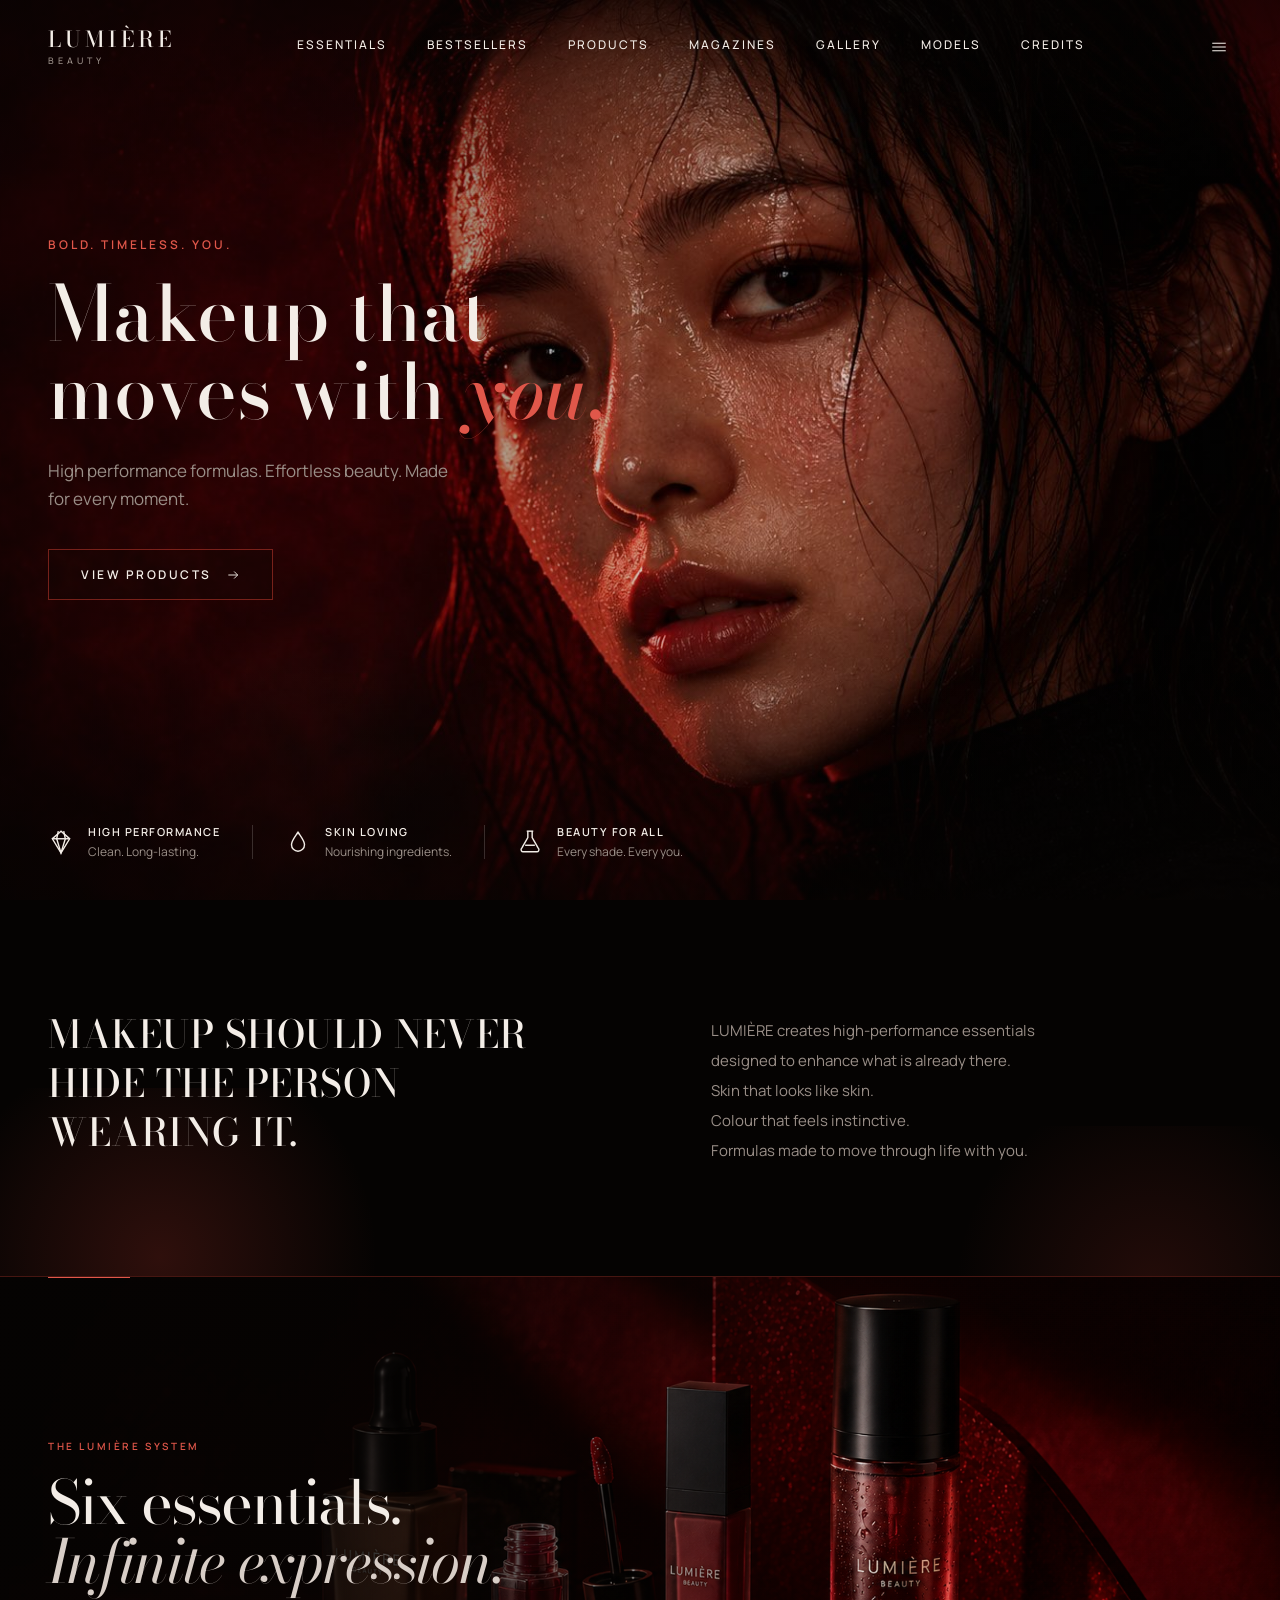
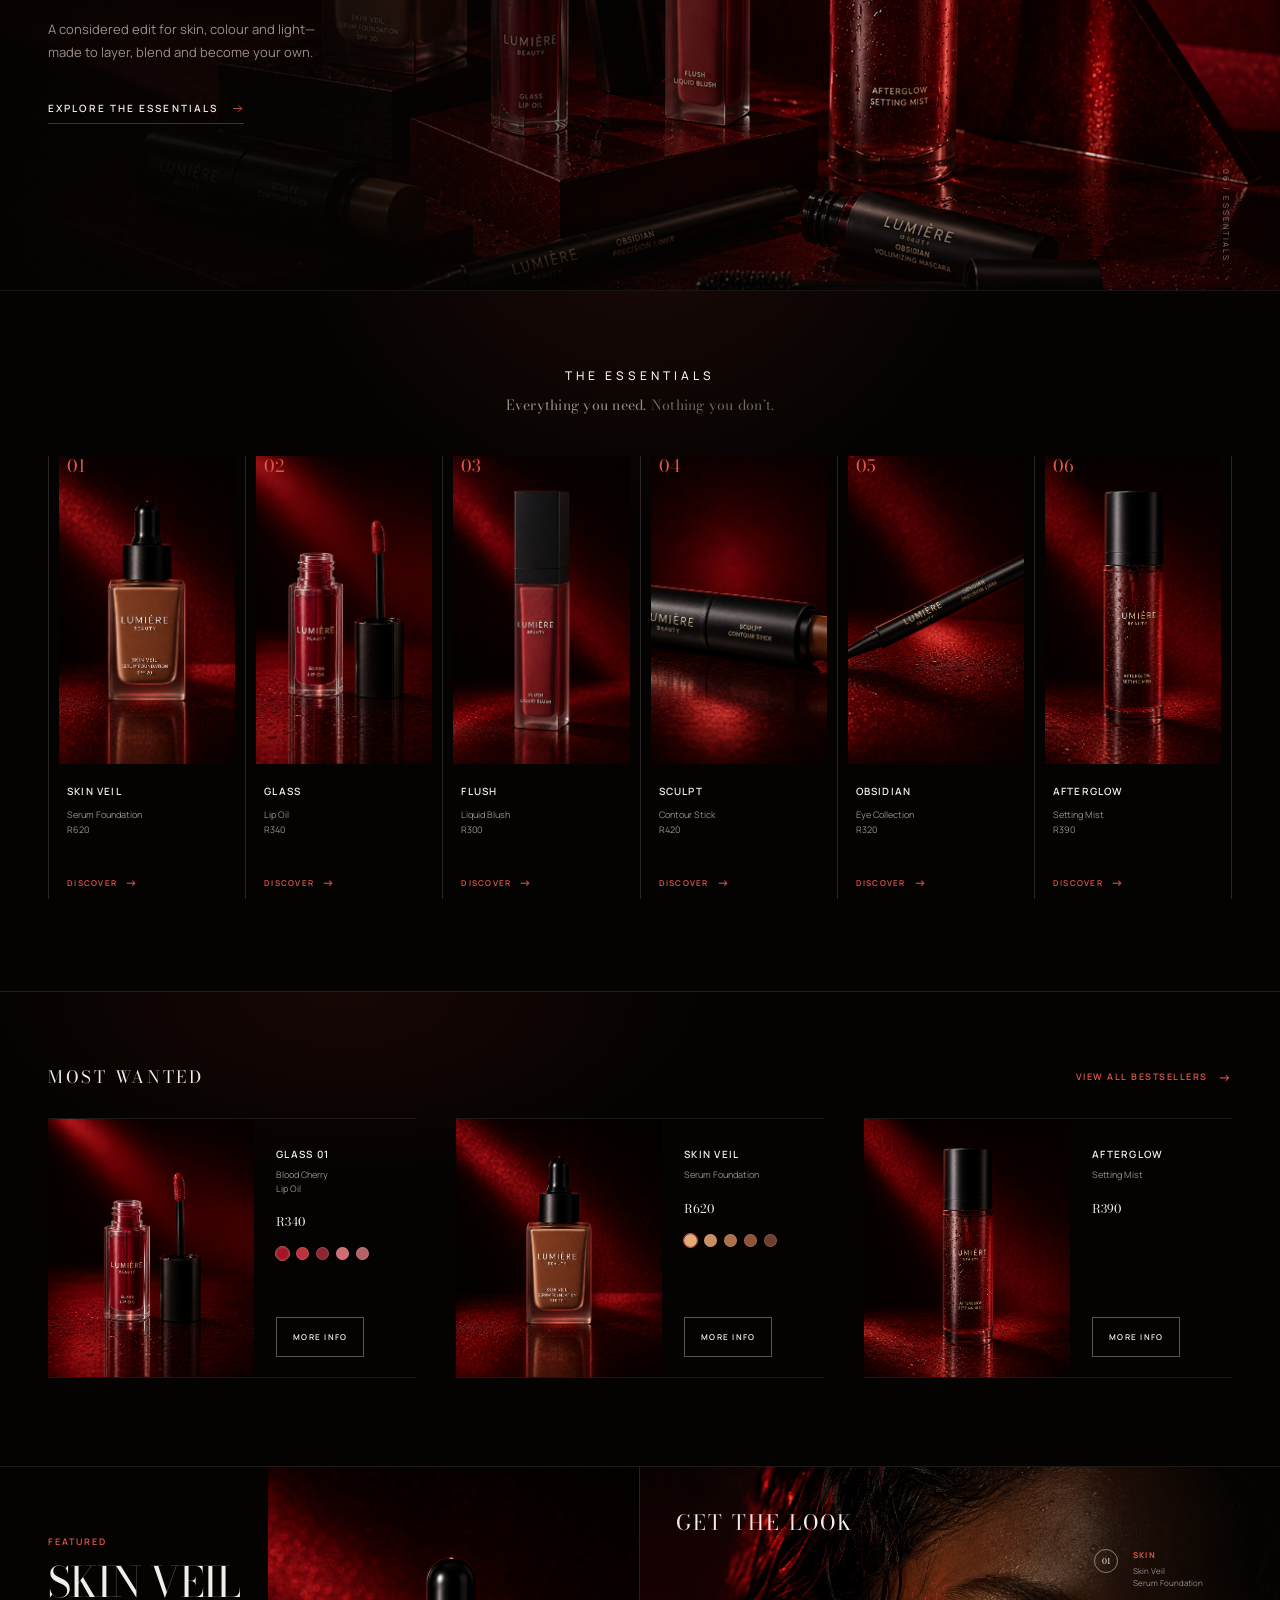
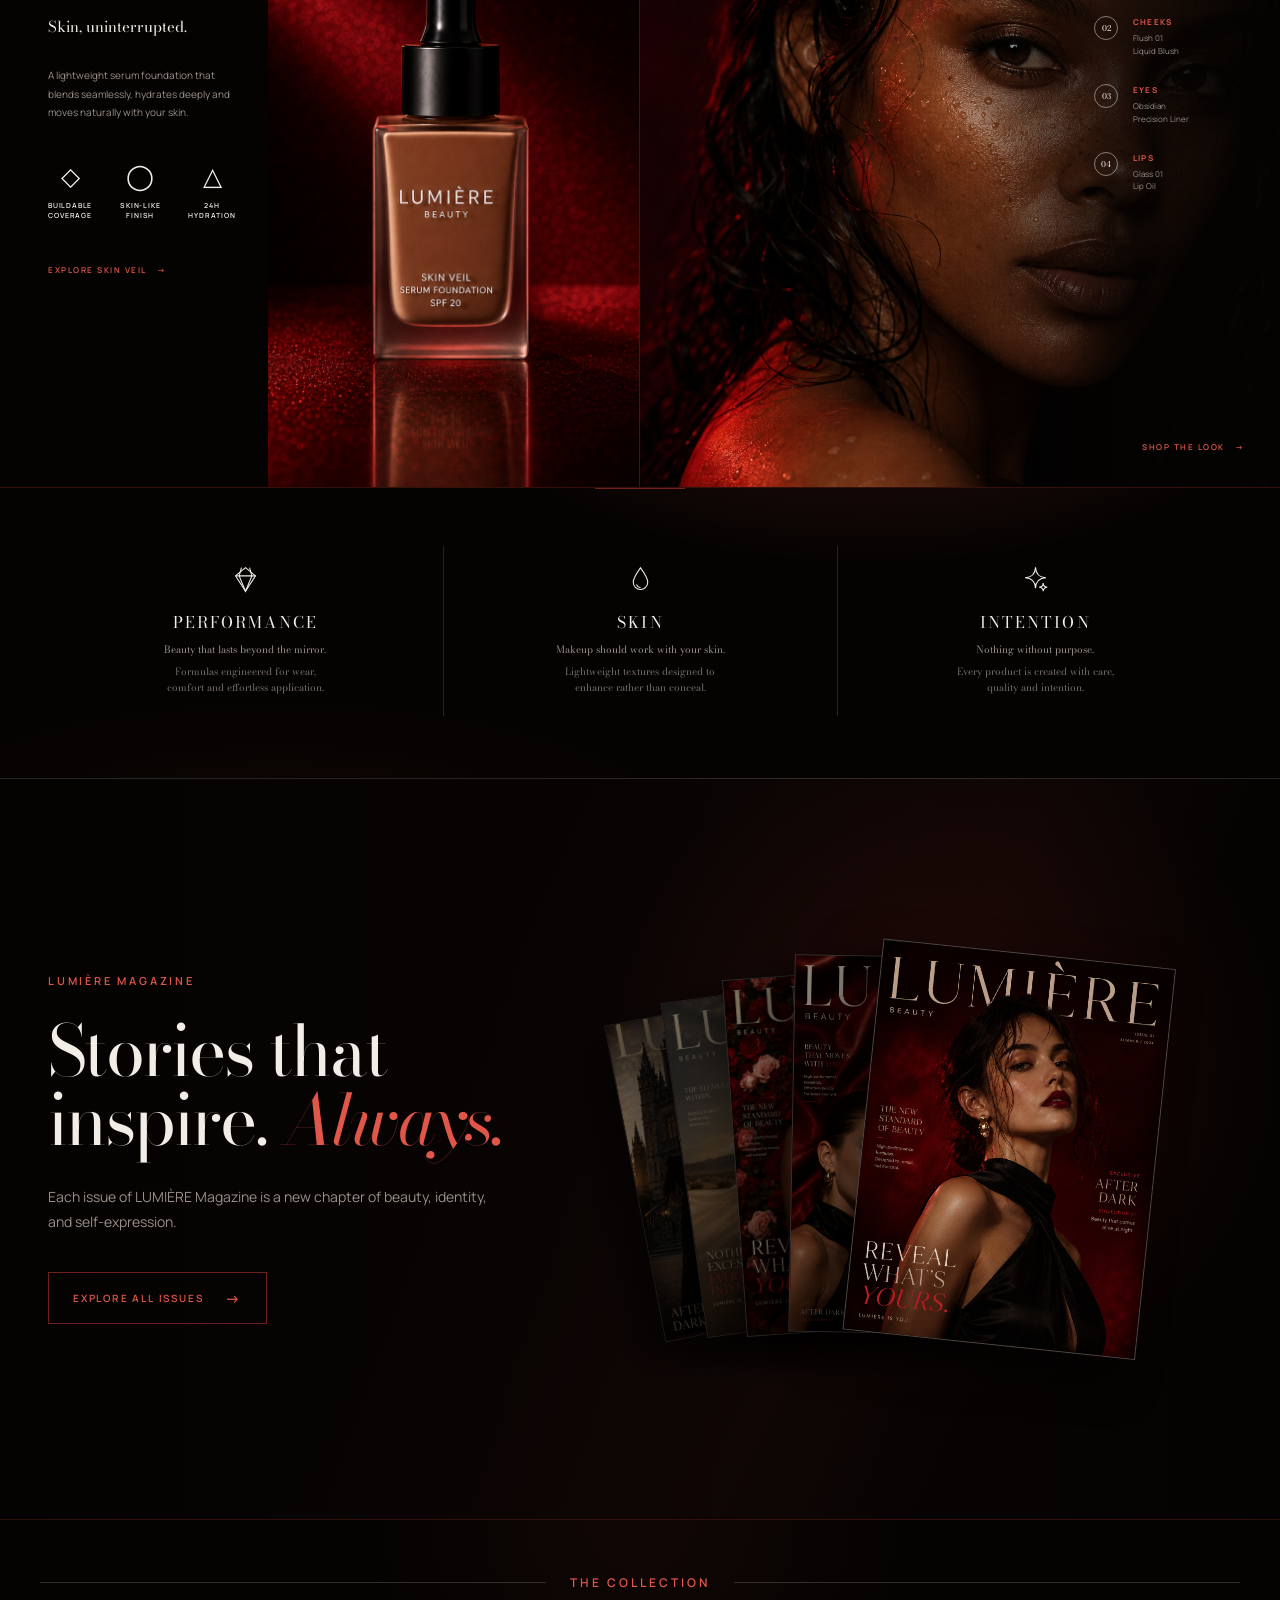
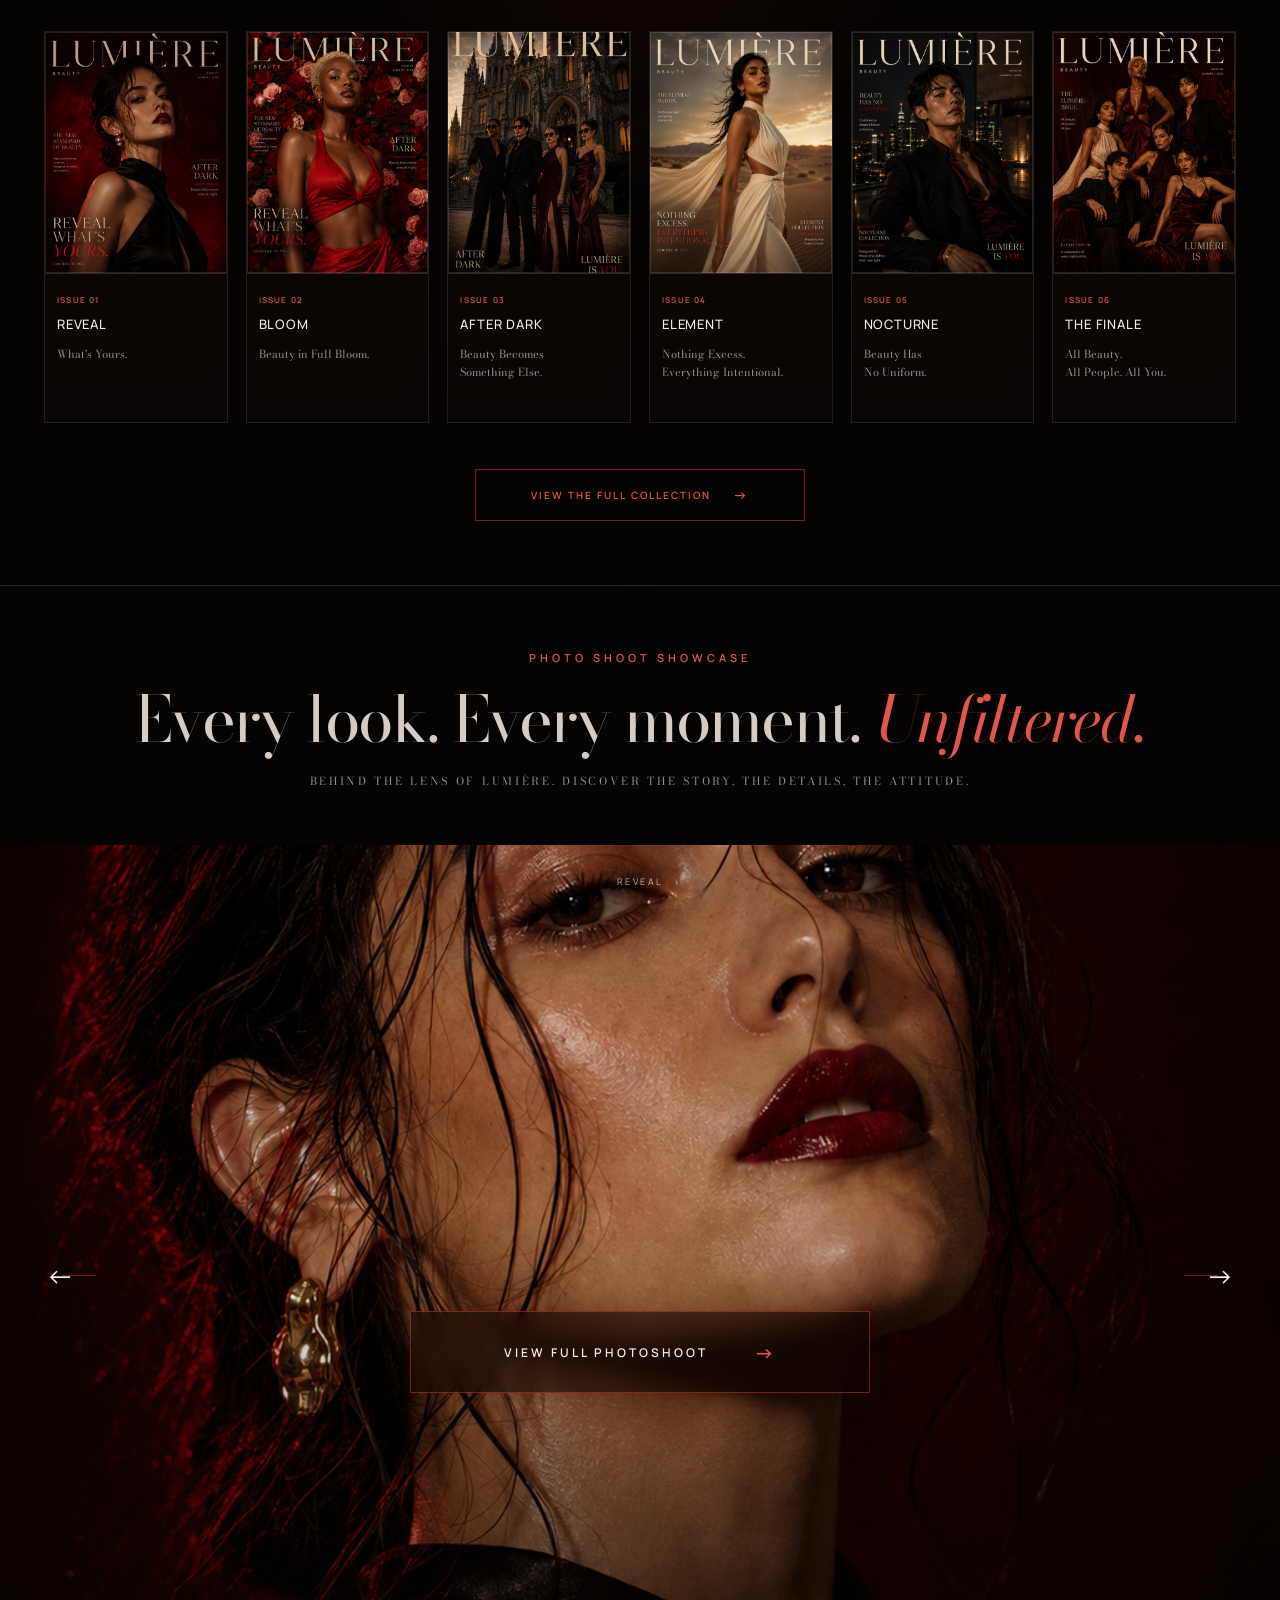
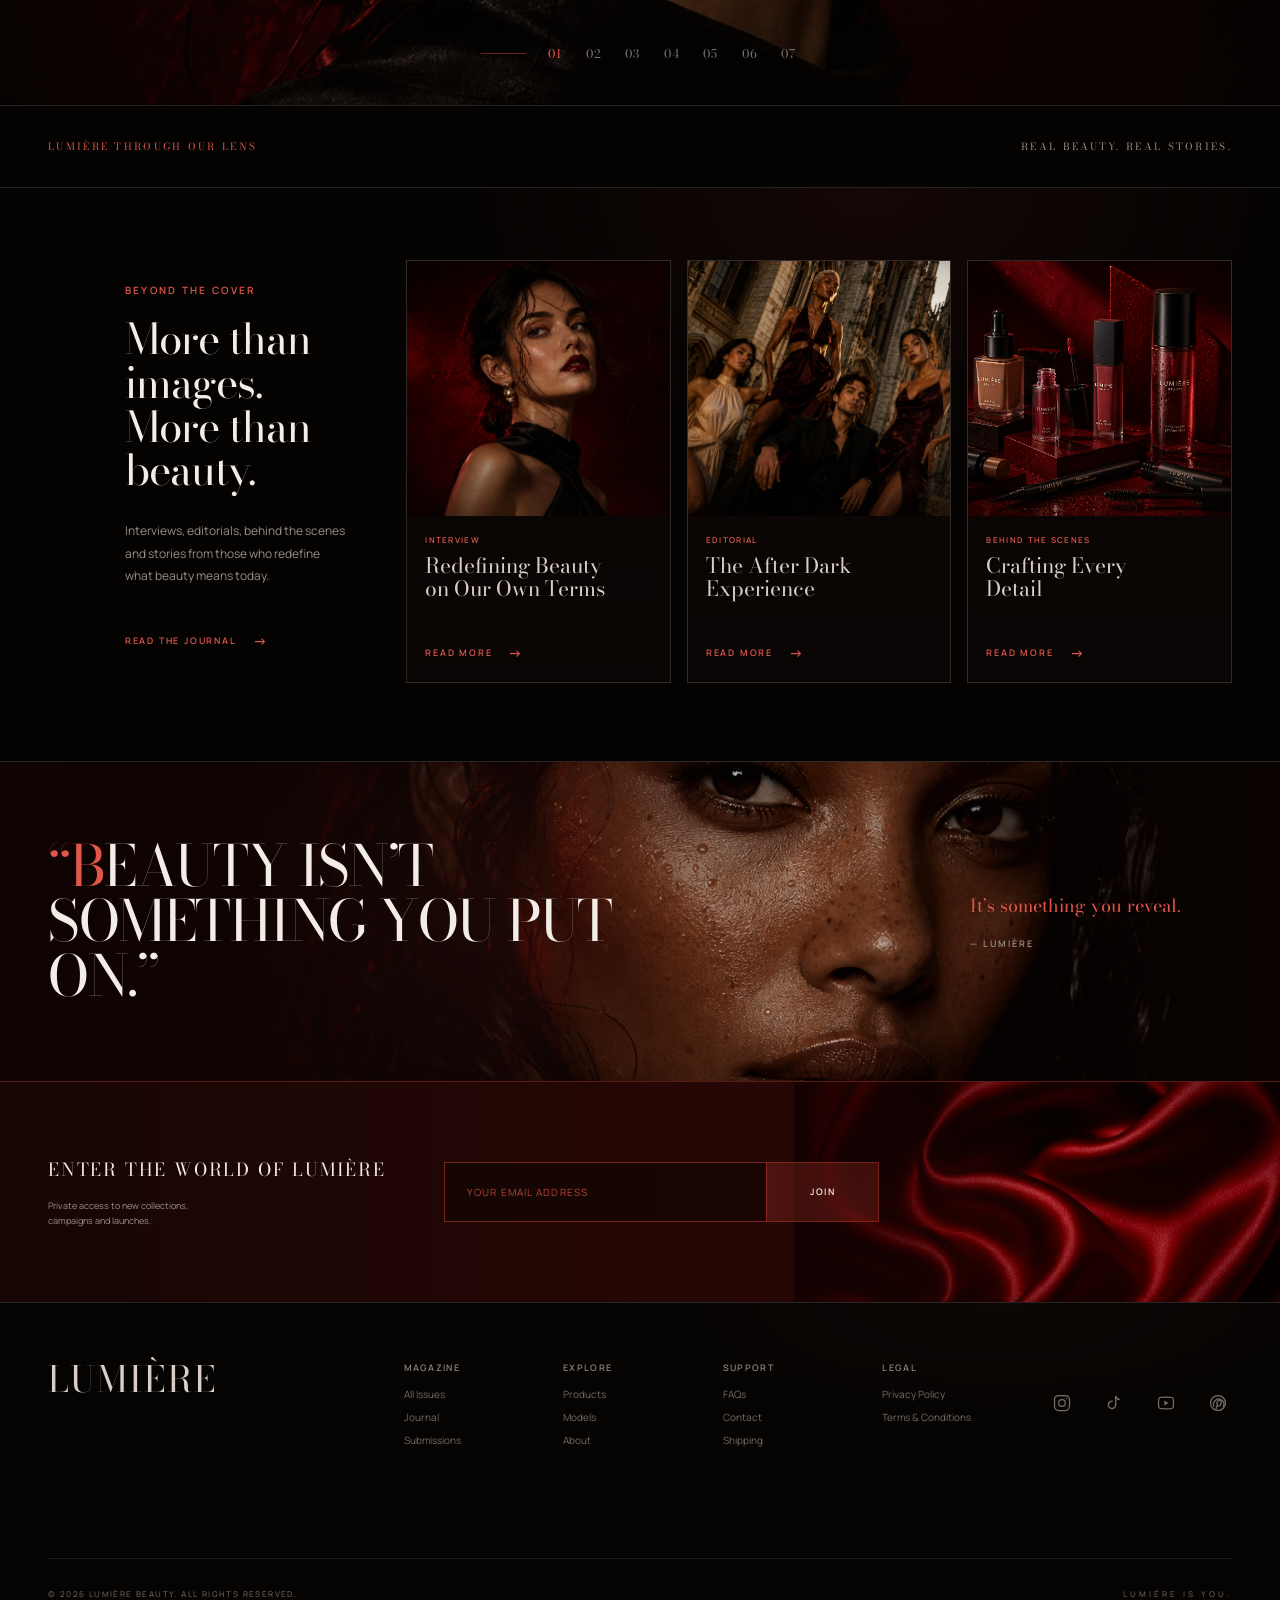
==== commit d898ef14: "Completed Version of the landing page" ====
--- a/Index.html
+++ b/Index.html
@@ -1,567 +1,1284 @@
-<!DOCTYPE html>
+<!doctype html>
 <html lang="en">
-<head>
-<meta charset="UTF-8">
-<meta name="viewport" content="width=device-width, initial-scale=1.0">
-<title>Lumière Beauty</title>
-<link rel="stylesheet" href="css/styles.css">
-<link rel="preconnect" href="https://fonts.googleapis.com">
-<link rel="preconnect" href="https://fonts.gstatic.com" crossorigin>
-<link href="https://fonts.googleapis.com/css2?family=Bodoni+Moda:ital,opsz,wght@0,6..96,400;0,6..96,500;1,6..96,400;1,6..96,500&family=Manrope:wght@400;500;600&display=swap" rel="stylesheet">
-</head>
-<body>
-
-<header class="site-header" id="siteHeader">
-  <div class="logo">
-    <span class="mark">LUMIÈRE</span>
-    <span class="sub">BEAUTY</span>
-  </div>
-
-  <nav class="primary-nav" aria-label="Primary">
-    <a href="#">SHOP</a>
-    <a href="#">COLLECTIONS</a>
-    <a href="#">BESTSELLERS</a>
-    <a href="#">ABOUT</a>
-    <a href="#">JOURNAL</a>
-  </nav>
-
-  <div class="header-icons">
-    <button aria-label="Search">
-      <svg viewBox="0 0 24 24" fill="none" stroke="currentColor" stroke-width="1.4"><circle cx="11" cy="11" r="7"/><line x1="21" y1="21" x2="16.65" y2="16.65"/></svg>
-    </button>
-    <button aria-label="Account">
-      <svg viewBox="0 0 24 24" fill="none" stroke="currentColor" stroke-width="1.4"><circle cx="12" cy="8" r="4"/><path d="M4 20c0-4.4 3.6-7 8-7s8 2.6 8 7"/></svg>
-    </button>
-    <button aria-label="Shopping bag">
-      <svg viewBox="0 0 24 24" fill="none" stroke="currentColor" stroke-width="1.4"><path d="M6 8h12l-1 12H7L6 8z"/><path d="M9 8V6a3 3 0 0 1 6 0v2"/></svg>
-    </button>
-    <button class="menu-toggle" aria-label="Open menu" id="menuToggle" aria-expanded="false" aria-controls="mobileNav">
-      <svg viewBox="0 0 24 24" fill="none" stroke="currentColor" stroke-width="1.4"><line x1="3" y1="7" x2="21" y2="7"/><line x1="3" y1="12" x2="21" y2="12"/><line x1="3" y1="17" x2="21" y2="17"/></svg>
-    </button>
-  </div>
-</header>
-
-<nav class="mobile-nav" id="mobileNav" aria-label="Mobile" aria-hidden="true">
-  <button class="mobile-nav-close" id="mobileNavClose" aria-label="Close menu">
-    <svg viewBox="0 0 24 24" fill="none" stroke="currentColor" stroke-width="1.4"><line x1="6" y1="6" x2="18" y2="18"/><line x1="18" y1="6" x2="6" y2="18"/></svg>
-  </button>
-  <a href="#">SHOP</a>
-  <a href="#">COLLECTIONS</a>
-  <a href="#">BESTSELLERS</a>
-  <a href="#">ABOUT</a>
-  <a href="#">JOURNAL</a>
-</nav>
-
-<section class="hero">
-  <div class="hero-content">
-    <div class="hero-copy">
-      <p class="eyebrow">Bold. Timeless. You.</p>
-      <h1 class="headline">Makeup that<br>moves with <em>you.</em></h1>
-      <p class="subcopy">High performance formulas. Effortless beauty. Made for every moment.</p>
-      <a href="#" class="cta">
-        Shop collection
-        <svg viewBox="0 0 24 24" fill="none" stroke="currentColor" stroke-width="1.6"><line x1="4" y1="12" x2="20" y2="12"/><polyline points="14 6 20 12 14 18"/></svg>
-      </a>
-    </div>
-
-    <div class="value-props">
-      <div class="value-item">
-        <svg viewBox="0 0 24 24" fill="none" stroke="currentColor" stroke-width="1.3"><path d="M12 2 4 9l8 13 8-13-8-7z"/><path d="M4 9h16"/><path d="M9.5 2 8 9l4 13 4-13-1.5-7"/></svg>
-        <div>
-          <p class="value-heading">High performance</p>
-          <p class="value-desc">Clean. Long-lasting.</p>
+  <head>
+    <meta charset="UTF-8" />
+    <meta name="viewport" content="width=device-width, initial-scale=1.0" />
+    <title>Lumière Beauty</title>
+    <link rel="stylesheet" href="css/styles.css" />
+    <link rel="preconnect" href="https://fonts.googleapis.com" />
+    <link rel="preconnect" href="https://fonts.gstatic.com" crossorigin />
+    <link
+      href="https://fonts.googleapis.com/css2?family=Bodoni+Moda:ital,opsz,wght@0,6..96,400;0,6..96,500;1,6..96,400;1,6..96,500&family=Manrope:wght@400;500;600&display=swap"
+      rel="stylesheet"
+    />
+  </head>
+  <body>
+    <header class="site-header" id="siteHeader">
+      <div class="logo">
+        <span class="mark">LUMIÈRE</span>
+        <span class="sub">BEAUTY</span>
+      </div>
+
+      <nav class="primary-nav" aria-label="Primary">
+        <a href="#">ESSENTIALS</a>
+        <a href="#">BESTSELLERS</a>
+        <a href="#">PRODUCTS</a>
+        <a href="#">MAGAZINES</a>
+        <a href="#">GALLERY</a>
+        <a href="#">MODELS</a>
+        <a href="#">CREDITS</a>
+      </nav>
+
+      <div class="header-icons">
+        <button
+          class="menu-toggle"
+          aria-label="Open menu"
+          id="menuToggle"
+          aria-expanded="false"
+          aria-controls="mobileNav"
+        >
+          <svg
+            viewBox="0 0 24 24"
+            fill="none"
+            stroke="currentColor"
+            stroke-width="1.4"
+          >
+            <line x1="3" y1="7" x2="21" y2="7" />
+            <line x1="3" y1="12" x2="21" y2="12" />
+            <line x1="3" y1="17" x2="21" y2="17" />
+          </svg>
+        </button>
+      </div>
+    </header>
+
+    <nav
+      class="mobile-nav"
+      id="mobileNav"
+      aria-label="Mobile"
+      aria-hidden="true"
+    >
+      <button
+        class="mobile-nav-close"
+        id="mobileNavClose"
+        aria-label="Close menu"
+      >
+        <svg
+          viewBox="0 0 24 24"
+          fill="none"
+          stroke="currentColor"
+          stroke-width="1.4"
+        >
+          <line x1="6" y1="6" x2="18" y2="18" />
+          <line x1="18" y1="6" x2="6" y2="18" />
+        </svg>
+      </button>
+      <a href="#">ESSENTIALS</a>
+      <a href="#">BESTSELLERS</a>
+      <a href="#">PRODUCTS</a>
+      <a href="#">MAGAZINES</a>
+      <a href="#">GALLERY</a>
+      <a href="#">MODELS</a>
+      <a href="#">CREDITS</a>
+    </nav>
+
+    <section class="hero">
+      <div class="hero-content">
+        <div class="hero-copy">
+          <p class="eyebrow">Bold. Timeless. You.</p>
+          <h1 class="headline">Makeup that<br />moves with <em>you.</em></h1>
+          <p class="subcopy">
+            High performance formulas. Effortless beauty. Made for every moment.
+          </p>
+          <a href="#" class="cta">
+            VIEW PRODUCTS
+            <svg
+              viewBox="0 0 24 24"
+              fill="none"
+              stroke="currentColor"
+              stroke-width="1.6"
+            >
+              <line x1="4" y1="12" x2="20" y2="12" />
+              <polyline points="14 6 20 12 14 18" />
+            </svg>
+          </a>
         </div>
-      </div>
-      <div class="value-divider"></div>
-      <div class="value-item">
-        <svg viewBox="0 0 24 24" fill="none" stroke="currentColor" stroke-width="1.3"><path d="M12 3c3 4.5 6 8 6 11.5A6 6 0 0 1 6 14.5C6 11 9 7.5 12 3z"/></svg>
-        <div>
-          <p class="value-heading">Skin loving</p>
-          <p class="value-desc">Nourishing ingredients.</p>
+
+        <div class="value-props">
+          <div class="value-item">
+            <svg
+              viewBox="0 0 24 24"
+              fill="none"
+              stroke="currentColor"
+              stroke-width="1.3"
+            >
+              <path d="M12 2 4 9l8 13 8-13-8-7z" />
+              <path d="M4 9h16" />
+              <path d="M9.5 2 8 9l4 13 4-13-1.5-7" />
+            </svg>
+            <div>
+              <p class="value-heading">High performance</p>
+              <p class="value-desc">Clean. Long-lasting.</p>
+            </div>
+          </div>
+          <div class="value-divider"></div>
+          <div class="value-item">
+            <svg
+              viewBox="0 0 24 24"
+              fill="none"
+              stroke="currentColor"
+              stroke-width="1.3"
+            >
+              <path
+                d="M12 3c3 4.5 6 8 6 11.5A6 6 0 0 1 6 14.5C6 11 9 7.5 12 3z"
+              />
+            </svg>
+            <div>
+              <p class="value-heading">Skin loving</p>
+              <p class="value-desc">Nourishing ingredients.</p>
+            </div>
+          </div>
+          <div class="value-divider"></div>
+          <div class="value-item">
+            <svg
+              viewBox="0 0 24 24"
+              fill="none"
+              stroke="currentColor"
+              stroke-width="1.3"
+            >
+              <path d="M9 2h6" />
+              <path
+                d="M10 2v6l-5.5 9.5A2 2 0 0 0 6.2 21h11.6a2 2 0 0 0 1.7-3.5L14 8V2"
+              />
+              <path d="M7.5 15h9" />
+            </svg>
+            <div>
+              <p class="value-heading">Beauty for all</p>
+              <p class="value-desc">Every shade. Every you.</p>
+            </div>
+          </div>
         </div>
       </div>
-      <div class="value-divider"></div>
-      <div class="value-item">
-        <svg viewBox="0 0 24 24" fill="none" stroke="currentColor" stroke-width="1.3"><path d="M9 2h6"/><path d="M10 2v6l-5.5 9.5A2 2 0 0 0 6.2 21h11.6a2 2 0 0 0 1.7-3.5L14 8V2"/><path d="M7.5 15h9"/></svg>
-        <div>
-          <p class="value-heading">Beauty for all</p>
-          <p class="value-desc">Every shade. Every you.</p>
+    </section>
+
+    <section class="statement">
+      <div class="statement-inner">
+        <h2 class="statement-heading">
+          Makeup should never<br />hide the person<br />wearing it.
+        </h2>
+        <div class="statement-copy">
+          <p>
+            LUMIÈRE creates high-performance essentials<br />
+            designed to enhance what is already there.<br />
+            Skin that looks like skin.<br />
+            Colour that feels instinctive.<br />
+            Formulas made to move through life with you.
+          </p>
         </div>
       </div>
-    </div>
-  </div>
-</section>
-
-<section class="statement">
-  <div class="statement-inner">
-    <h2 class="statement-heading">Makeup should never<br>hide the person<br>wearing it.</h2>
-    <div class="statement-copy">
-      <p>
-        LUMIÈRE creates high-performance essentials<br>
-        designed to enhance what is already there.<br>
-        Skin that looks like skin.<br>
-        Colour that feels instinctive.<br>
-        Formulas made to move through life with you.
-      </p>
-    </div>
-  </div>
-</section>
-
-<section class="essentials" aria-labelledby="essentials-title">
-  <div class="essentials-media" aria-hidden="true">
-    <img src="assets/essentials.png" alt="">
-  </div>
-  <div class="essentials-shade" aria-hidden="true"></div>
-  <div class="essentials-rule" aria-hidden="true"></div>
-
-  <div class="essentials-content">
-    <p class="essentials-kicker">The Lumi&egrave;re System</p>
-    <h2 id="essentials-title">Six essentials.<br><em>Infinite expression.</em></h2>
-    <p class="essentials-note">A considered edit for skin, colour and light&mdash;<br>made to layer, blend and become your own.</p>
-    <a href="#" class="essentials-link">
-      Explore the collection
-      <svg viewBox="0 0 24 24" fill="none" stroke="currentColor" stroke-width="1.5" aria-hidden="true">
-        <line x1="4" y1="12" x2="20" y2="12"/>
-        <polyline points="14 6 20 12 14 18"/>
-      </svg>
-    </a>
-  </div>
-
-  <p class="essentials-index" aria-hidden="true">06 / ESSENTIALS</p>
-</section>
-
-<section class="essential-edit" aria-labelledby="essential-edit-title">
-  <div class="essential-edit-heading">
-    <p class="essential-edit-kicker">The Essentials</p>
-    <h2 id="essential-edit-title">Everything you need. <em>Nothing you don&rsquo;t.</em></h2>
-  </div>
-
-  <div class="essential-grid">
-    <article class="essential-card">
-      <p class="essential-number">01</p>
-      <a href="#" class="essential-image" aria-label="Discover Skin Veil serum foundation">
-        <img src="assets/essentials/lumiere-skin-veil-foundation.png" alt="Lumiere Skin Veil serum foundation">
-      </a>
-      <div class="essential-card-copy">
-        <h3>Skin Veil</h3>
-        <p>Serum Foundation<br>R620</p>
-        <a href="#" class="essential-discover">Discover <span aria-hidden="true">&rarr;</span></a>
-      </div>
-    </article>
-
-    <article class="essential-card">
-      <p class="essential-number">02</p>
-      <a href="#" class="essential-image" aria-label="Discover Glass lip oil">
-        <img src="assets/essentials/lumiere-glass-lip-oil.png" alt="Lumiere Glass lip oil">
-      </a>
-      <div class="essential-card-copy">
-        <h3>Glass</h3>
-        <p>Lip Oil<br>R340</p>
-        <a href="#" class="essential-discover">Discover <span aria-hidden="true">&rarr;</span></a>
-      </div>
-    </article>
-
-    <article class="essential-card">
-      <p class="essential-number">03</p>
-      <a href="#" class="essential-image" aria-label="Discover Flush liquid blush">
-        <img src="assets/essentials/lumiere-flush-liquid-blush.png" alt="Lumiere Flush liquid blush">
-      </a>
-      <div class="essential-card-copy">
-        <h3>Flush</h3>
-        <p>Liquid Blush<br>R300</p>
-        <a href="#" class="essential-discover">Discover <span aria-hidden="true">&rarr;</span></a>
-      </div>
-    </article>
-
-    <article class="essential-card">
-      <p class="essential-number">04</p>
-      <a href="#" class="essential-image" aria-label="Discover Sculpt contour stick">
-        <img src="assets/essentials/lumiere-sculpt-contour-stick.png" alt="Lumiere Sculpt contour stick">
-      </a>
-      <div class="essential-card-copy">
-        <h3>Sculpt</h3>
-        <p>Contour Stick<br>R420</p>
-        <a href="#" class="essential-discover">Discover <span aria-hidden="true">&rarr;</span></a>
-      </div>
-    </article>
-
-    <article class="essential-card">
-      <p class="essential-number">05</p>
-      <a href="#" class="essential-image" aria-label="Discover Obsidian eye collection">
-        <img src="assets/essentials/lumiere-obsidian-precision-liner.png" alt="Lumiere Obsidian precision liner">
-      </a>
-      <div class="essential-card-copy">
-        <h3>Obsidian</h3>
-        <p>Eye Collection<br>R320</p>
-        <a href="#" class="essential-discover">Discover <span aria-hidden="true">&rarr;</span></a>
-      </div>
-    </article>
-
-    <article class="essential-card">
-      <p class="essential-number">06</p>
-      <a href="#" class="essential-image" aria-label="Discover Afterglow setting mist">
-        <img src="assets/essentials/lumiere-afterglow-setting-mist.png" alt="Lumiere Afterglow setting mist">
-      </a>
-      <div class="essential-card-copy">
-        <h3>Afterglow</h3>
-        <p>Setting Mist<br>R390</p>
-        <a href="#" class="essential-discover">Discover <span aria-hidden="true">&rarr;</span></a>
-      </div>
-    </article>
-  </div>
-</section>
-
-<section class="most-wanted" aria-labelledby="most-wanted-title">
-  <div class="most-wanted-header">
-    <h2 id="most-wanted-title">Most Wanted</h2>
-    <a href="#" class="most-wanted-all">View all bestsellers <span aria-hidden="true">&rarr;</span></a>
-  </div>
-
-  <div class="bestseller-grid">
-    <article class="bestseller-card">
-      <a href="#" class="bestseller-image" aria-label="View Glass 01 lip oil">
-        <img src="assets/essentials/lumiere-glass-lip-oil.png" alt="Lumiere Glass 01 lip oil in Blood Cherry">
-      </a>
-      <div class="bestseller-info">
-        <div>
-          <h3>Glass 01</h3>
-          <p class="bestseller-variant">Blood Cherry<br>Lip Oil</p>
-          <p class="bestseller-price">R340</p>
-          <div class="shade-list" aria-label="Available shades">
-            <span class="shade active" style="--shade:#a31527" title="Blood Cherry"></span>
-            <span class="shade" style="--shade:#be313f" title="Crimson"></span>
-            <span class="shade" style="--shade:#8e2632" title="Merlot"></span>
-            <span class="shade" style="--shade:#d56b72" title="Rose"></span>
-            <span class="shade" style="--shade:#b56169" title="Fig"></span>
-          </div>
+    </section>
+
+    <section class="essentials" aria-labelledby="essentials-title">
+      <div class="essentials-media" aria-hidden="true">
+        <img src="assets/essentials.png" alt="" />
+      </div>
+      <div class="essentials-shade" aria-hidden="true"></div>
+      <div class="essentials-rule" aria-hidden="true"></div>
+
+      <div class="essentials-content">
+        <p class="essentials-kicker">The Lumi&egrave;re System</p>
+        <h2 id="essentials-title">
+          Six essentials.<br /><em>Infinite expression.</em>
+        </h2>
+        <p class="essentials-note">
+          A considered edit for skin, colour and light&mdash;<br />made to
+          layer, blend and become your own.
+        </p>
+        <a href="#" class="essentials-link">
+          Explore the Essentials
+          <svg
+            viewBox="0 0 24 24"
+            fill="none"
+            stroke="currentColor"
+            stroke-width="1.5"
+            aria-hidden="true"
+          >
+            <line x1="4" y1="12" x2="20" y2="12" />
+            <polyline points="14 6 20 12 14 18" />
+          </svg>
+        </a>
+      </div>
+
+      <p class="essentials-index" aria-hidden="true">06 / ESSENTIALS</p>
+    </section>
+
+    <section class="essential-edit" aria-labelledby="essential-edit-title">
+      <div class="essential-edit-heading">
+        <p class="essential-edit-kicker">The Essentials</p>
+        <h2 id="essential-edit-title">
+          Everything you need. <em>Nothing you don&rsquo;t.</em>
+        </h2>
+      </div>
+
+      <div class="essential-grid">
+        <article class="essential-card">
+          <p class="essential-number">01</p>
+          <a
+            href="#"
+            class="essential-image"
+            aria-label="Discover Skin Veil serum foundation"
+          >
+            <img
+              src="assets/essentials/lumiere-skin-veil-foundation.png"
+              alt="Lumiere Skin Veil serum foundation"
+            />
+          </a>
+          <div class="essential-card-copy">
+            <h3>Skin Veil</h3>
+            <p>Serum Foundation<br />R620</p>
+            <a href="#" class="essential-discover"
+              >Discover <span aria-hidden="true">&rarr;</span></a
+            >
+          </div>
+        </article>
+
+        <article class="essential-card">
+          <p class="essential-number">02</p>
+          <a
+            href="#"
+            class="essential-image"
+            aria-label="Discover Glass lip oil"
+          >
+            <img
+              src="assets/essentials/lumiere-glass-lip-oil.png"
+              alt="Lumiere Glass lip oil"
+            />
+          </a>
+          <div class="essential-card-copy">
+            <h3>Glass</h3>
+            <p>Lip Oil<br />R340</p>
+            <a href="#" class="essential-discover"
+              >Discover <span aria-hidden="true">&rarr;</span></a
+            >
+          </div>
+        </article>
+
+        <article class="essential-card">
+          <p class="essential-number">03</p>
+          <a
+            href="#"
+            class="essential-image"
+            aria-label="Discover Flush liquid blush"
+          >
+            <img
+              src="assets/essentials/lumiere-flush-liquid-blush.png"
+              alt="Lumiere Flush liquid blush"
+            />
+          </a>
+          <div class="essential-card-copy">
+            <h3>Flush</h3>
+            <p>Liquid Blush<br />R300</p>
+            <a href="#" class="essential-discover"
+              >Discover <span aria-hidden="true">&rarr;</span></a
+            >
+          </div>
+        </article>
+
+        <article class="essential-card">
+          <p class="essential-number">04</p>
+          <a
+            href="#"
+            class="essential-image"
+            aria-label="Discover Sculpt contour stick"
+          >
+            <img
+              src="assets/essentials/lumiere-sculpt-contour-stick.png"
+              alt="Lumiere Sculpt contour stick"
+            />
+          </a>
+          <div class="essential-card-copy">
+            <h3>Sculpt</h3>
+            <p>Contour Stick<br />R420</p>
+            <a href="#" class="essential-discover"
+              >Discover <span aria-hidden="true">&rarr;</span></a
+            >
+          </div>
+        </article>
+
+        <article class="essential-card">
+          <p class="essential-number">05</p>
+          <a
+            href="#"
+            class="essential-image"
+            aria-label="Discover Obsidian eye collection"
+          >
+            <img
+              src="assets/essentials/lumiere-obsidian-precision-liner.png"
+              alt="Lumiere Obsidian precision liner"
+            />
+          </a>
+          <div class="essential-card-copy">
+            <h3>Obsidian</h3>
+            <p>Eye Collection<br />R320</p>
+            <a href="#" class="essential-discover"
+              >Discover <span aria-hidden="true">&rarr;</span></a
+            >
+          </div>
+        </article>
+
+        <article class="essential-card">
+          <p class="essential-number">06</p>
+          <a
+            href="#"
+            class="essential-image"
+            aria-label="Discover Afterglow setting mist"
+          >
+            <img
+              src="assets/essentials/lumiere-afterglow-setting-mist.png"
+              alt="Lumiere Afterglow setting mist"
+            />
+          </a>
+          <div class="essential-card-copy">
+            <h3>Afterglow</h3>
+            <p>Setting Mist<br />R390</p>
+            <a href="#" class="essential-discover"
+              >Discover <span aria-hidden="true">&rarr;</span></a
+            >
+          </div>
+        </article>
+      </div>
+    </section>
+
+    <section class="most-wanted" aria-labelledby="most-wanted-title">
+      <div class="most-wanted-header">
+        <h2 id="most-wanted-title">Most Wanted</h2>
+        <a href="#" class="most-wanted-all"
+          >View all bestsellers <span aria-hidden="true">&rarr;</span></a
+        >
+      </div>
+
+      <div class="bestseller-grid">
+        <article class="bestseller-card">
+          <a
+            href="#"
+            class="bestseller-image"
+            aria-label="View Glass 01 lip oil"
+          >
+            <img
+              src="assets/essentials/lumiere-glass-lip-oil.png"
+              alt="Lumiere Glass 01 lip oil in Blood Cherry"
+            />
+          </a>
+          <div class="bestseller-info">
+            <div>
+              <h3>Glass 01</h3>
+              <p class="bestseller-variant">Blood Cherry<br />Lip Oil</p>
+              <p class="bestseller-price">R340</p>
+              <div class="shade-list" aria-label="Available shades">
+                <span
+                  class="shade active"
+                  style="--shade: #a31527"
+                  title="Blood Cherry"
+                ></span>
+                <span
+                  class="shade"
+                  style="--shade: #be313f"
+                  title="Crimson"
+                ></span>
+                <span
+                  class="shade"
+                  style="--shade: #8e2632"
+                  title="Merlot"
+                ></span>
+                <span
+                  class="shade"
+                  style="--shade: #d56b72"
+                  title="Rose"
+                ></span>
+                <span class="shade" style="--shade: #b56169" title="Fig"></span>
+              </div>
+            </div>
+            <button class="bag-button" type="button">More Info</button>
+          </div>
+        </article>
+
+        <article class="bestseller-card">
+          <a
+            href="#"
+            class="bestseller-image"
+            aria-label="View Skin Veil serum foundation"
+          >
+            <img
+              src="assets/essentials/lumiere-skin-veil-foundation.png"
+              alt="Lumiere Skin Veil serum foundation"
+            />
+          </a>
+          <div class="bestseller-info">
+            <div>
+              <h3>Skin Veil</h3>
+              <p class="bestseller-variant">Serum Foundation</p>
+              <p class="bestseller-price">R620</p>
+              <div class="shade-list" aria-label="Available shades">
+                <span
+                  class="shade active"
+                  style="--shade: #e4aa77"
+                  title="Light Warm"
+                ></span>
+                <span
+                  class="shade"
+                  style="--shade: #cb8e61"
+                  title="Medium Warm"
+                ></span>
+                <span
+                  class="shade"
+                  style="--shade: #ae7048"
+                  title="Tan Neutral"
+                ></span>
+                <span
+                  class="shade"
+                  style="--shade: #8d5438"
+                  title="Deep Warm"
+                ></span>
+                <span
+                  class="shade"
+                  style="--shade: #6e3f2e"
+                  title="Rich Neutral"
+                ></span>
+              </div>
+            </div>
+            <button class="bag-button" type="button">More Info</button>
+          </div>
+        </article>
+
+        <article class="bestseller-card">
+          <a
+            href="#"
+            class="bestseller-image"
+            aria-label="View Afterglow setting mist"
+          >
+            <img
+              src="assets/essentials/lumiere-afterglow-setting-mist.png"
+              alt="Lumiere Afterglow setting mist"
+            />
+          </a>
+          <div class="bestseller-info">
+            <div>
+              <h3>Afterglow</h3>
+              <p class="bestseller-variant">Setting Mist</p>
+              <p class="bestseller-price">R390</p>
+            </div>
+            <button class="bag-button" type="button">More Info</button>
+          </div>
+        </article>
+      </div>
+    </section>
+
+    <section class="get-look" aria-labelledby="get-look-title">
+      <div class="featured-product">
+        <div class="featured-copy">
+          <p class="featured-kicker">Featured</p>
+          <h2>Skin Veil</h2>
+          <p class="featured-tagline">Skin, uninterrupted.</p>
+          <p class="featured-description">
+            A lightweight serum foundation that blends seamlessly, hydrates
+            deeply and moves naturally with your skin.
+          </p>
+
+          <div class="featured-benefits" aria-label="Product benefits">
+            <div>
+              <span aria-hidden="true">◇</span>
+              <p>Buildable<br />coverage</p>
+            </div>
+            <div>
+              <span aria-hidden="true">◯</span>
+              <p>Skin-like<br />finish</p>
+            </div>
+            <div>
+              <span aria-hidden="true">△</span>
+              <p>24H<br />hydration</p>
+            </div>
+          </div>
+
+          <a href="#" class="featured-link"
+            >Explore Skin Veil <span aria-hidden="true">&rarr;</span></a
+          >
         </div>
-        <button class="bag-button" type="button">Add to bag</button>
-      </div>
-    </article>
-
-    <article class="bestseller-card">
-      <a href="#" class="bestseller-image" aria-label="View Skin Veil serum foundation">
-        <img src="assets/essentials/lumiere-skin-veil-foundation.png" alt="Lumiere Skin Veil serum foundation">
-      </a>
-      <div class="bestseller-info">
-        <div>
-          <h3>Skin Veil</h3>
-          <p class="bestseller-variant">Serum Foundation</p>
-          <p class="bestseller-price">R620</p>
-          <div class="shade-list" aria-label="Available shades">
-            <span class="shade active" style="--shade:#e4aa77" title="Light Warm"></span>
-            <span class="shade" style="--shade:#cb8e61" title="Medium Warm"></span>
-            <span class="shade" style="--shade:#ae7048" title="Tan Neutral"></span>
-            <span class="shade" style="--shade:#8d5438" title="Deep Warm"></span>
-            <span class="shade" style="--shade:#6e3f2e" title="Rich Neutral"></span>
-          </div>
+
+        <div class="featured-product-image">
+          <img
+            src="assets/essentials/lumiere-skin-veil-foundation.png"
+            alt="Lumiere Skin Veil serum foundation"
+          />
         </div>
-        <button class="bag-button" type="button">Add to bag</button>
-      </div>
-    </article>
-
-    <article class="bestseller-card">
-      <a href="#" class="bestseller-image" aria-label="View Afterglow setting mist">
-        <img src="assets/essentials/lumiere-afterglow-setting-mist.png" alt="Lumiere Afterglow setting mist">
-      </a>
-      <div class="bestseller-info">
-        <div>
-          <h3>Afterglow</h3>
-          <p class="bestseller-variant">Setting Mist</p>
-          <p class="bestseller-price">R390</p>
+      </div>
+
+      <div class="look-story">
+        <img
+          class="look-story-image"
+          src="assets/skin-veil-campaign.png"
+          alt="Lumiere Skin Veil beauty look with luminous skin and wet-look hair"
+        />
+        <div class="look-story-shade" aria-hidden="true"></div>
+        <div class="look-story-content">
+          <h2 id="get-look-title">Get the Look</h2>
+          <ol class="look-routine">
+            <li>
+              <span>01</span>
+              <div>
+                <strong>Skin</strong>
+                <p>Skin Veil<br />Serum Foundation</p>
+              </div>
+            </li>
+            <li>
+              <span>02</span>
+              <div>
+                <strong>Cheeks</strong>
+                <p>Flush 01<br />Liquid Blush</p>
+              </div>
+            </li>
+            <li>
+              <span>03</span>
+              <div>
+                <strong>Eyes</strong>
+                <p>Obsidian<br />Precision Liner</p>
+              </div>
+            </li>
+            <li>
+              <span>04</span>
+              <div>
+                <strong>Lips</strong>
+                <p>Glass 01<br />Lip Oil</p>
+              </div>
+            </li>
+          </ol>
+          <a href="#" class="shop-look-link"
+            >Shop the look <span aria-hidden="true">&rarr;</span></a
+          >
         </div>
-        <button class="bag-button" type="button">Add to bag</button>
-      </div>
-    </article>
-  </div>
-</section>
-
-<section class="get-look" aria-labelledby="get-look-title">
-  <div class="featured-product">
-    <div class="featured-copy">
-      <p class="featured-kicker">Featured</p>
-      <h2>Skin Veil</h2>
-      <p class="featured-tagline">Skin, uninterrupted.</p>
-      <p class="featured-description">A lightweight serum foundation that blends seamlessly, hydrates deeply and moves naturally with your skin.</p>
-
-      <div class="featured-benefits" aria-label="Product benefits">
-        <div><span aria-hidden="true">◇</span><p>Buildable<br>coverage</p></div>
-        <div><span aria-hidden="true">◯</span><p>Skin-like<br>finish</p></div>
-        <div><span aria-hidden="true">△</span><p>24H<br>hydration</p></div>
-      </div>
-
-      <a href="#" class="featured-link">Explore Skin Veil <span aria-hidden="true">&rarr;</span></a>
-    </div>
-
-    <div class="featured-product-image">
-      <img src="assets/essentials/lumiere-skin-veil-foundation.png" alt="Lumiere Skin Veil serum foundation">
-    </div>
-  </div>
-
-  <div class="look-story">
-    <img class="look-story-image" src="assets/skin-veil-campaign.png" alt="Lumiere Skin Veil beauty look with luminous skin and wet-look hair">
-    <div class="look-story-shade" aria-hidden="true"></div>
-    <div class="look-story-content">
-      <h2 id="get-look-title">Get the Look</h2>
-      <ol class="look-routine">
-        <li><span>01</span><div><strong>Skin</strong><p>Skin Veil<br>Serum Foundation</p></div></li>
-        <li><span>02</span><div><strong>Cheeks</strong><p>Flush 01<br>Liquid Blush</p></div></li>
-        <li><span>03</span><div><strong>Eyes</strong><p>Obsidian<br>Precision Liner</p></div></li>
-        <li><span>04</span><div><strong>Lips</strong><p>Glass 01<br>Lip Oil</p></div></li>
-      </ol>
-      <a href="#" class="shop-look-link">Shop the look <span aria-hidden="true">&rarr;</span></a>
-    </div>
-  </div>
-</section>
-
-<section class="brand-principles" aria-label="Lumiere Beauty principles">
-  <div class="principles-inner">
-    <article class="principle-item">
-      <svg viewBox="0 0 32 32" fill="none" stroke="currentColor" stroke-width="1.15" aria-hidden="true">
-        <path d="M16 3 5 12l11 17 11-17L16 3Z"/>
-        <path d="M5 12h22M11.5 3 9 12l7 17 7-17-2.5-9"/>
-      </svg>
-      <h2>Performance</h2>
-      <p class="principle-lead">Beauty that lasts beyond the mirror.</p>
-      <p>Formulas engineered for wear,<br>comfort and effortless application.</p>
-    </article>
-
-    <article class="principle-item">
-      <svg viewBox="0 0 32 32" fill="none" stroke="currentColor" stroke-width="1.15" aria-hidden="true">
-        <path d="M16 3c4.6 6.4 8 11.1 8 16a8 8 0 0 1-16 0c0-4.9 3.4-9.6 8-16Z"/>
-        <path d="M11.5 21.5c.8 2.1 2.3 3.2 4.5 3.5"/>
-      </svg>
-      <h2>Skin</h2>
-      <p class="principle-lead">Makeup should work with your skin.</p>
-      <p>Lightweight textures designed to<br>enhance rather than conceal.</p>
-    </article>
-
-    <article class="principle-item">
-      <svg viewBox="0 0 32 32" fill="none" stroke="currentColor" stroke-width="1.15" aria-hidden="true">
-        <path d="M16 2.5c.3 7.7 3.8 11.2 11.5 11.5C19.8 14.3 16.3 17.8 16 25.5 15.7 17.8 12.2 14.3 4.5 14 12.2 13.7 15.7 10.2 16 2.5Z"/>
-        <path d="M24.5 20c.1 3.1 1.4 4.4 4.5 4.5-3.1.1-4.4 1.4-4.5 4.5-.1-3.1-1.4-4.4-4.5-4.5 3.1-.1 4.4-1.4 4.5-4.5Z"/>
-      </svg>
-      <h2>Intention</h2>
-      <p class="principle-lead">Nothing without purpose.</p>
-      <p>Every product is created with care,<br>quality and intention.</p>
-    </article>
-  </div>
-</section>
-
-<section class="magazine-intro" aria-labelledby="magazine-title">
-  <div class="magazine-copy">
-    <p class="magazine-kicker">Lumi&egrave;re Magazine</p>
-    <h2 id="magazine-title">Stories that<br>inspire. <em>Always.</em></h2>
-    <p class="magazine-description">Each issue of LUMI&Egrave;RE Magazine is a new chapter of beauty, identity, and self-expression.</p>
-    <a href="#" class="magazine-cta">Explore all issues <span aria-hidden="true">&rarr;</span></a>
-  </div>
-
-  <div class="magazine-covers" aria-label="Selected Lumiere Magazine covers">
-    <figure class="magazine-cover magazine-cover-5">
-      <img src="assets/magazine_covers/ChatGPT Image Jul 22, 2026, 04_01_17 PM.png" alt="Lumiere Magazine After Dark issue">
-    </figure>
-    <figure class="magazine-cover magazine-cover-4">
-      <img src="assets/magazine_covers/ChatGPT Image Jul 22, 2026, 06_34_00 PM.png" alt="Lumiere Magazine Element issue">
-    </figure>
-    <figure class="magazine-cover magazine-cover-3">
-      <img src="assets/magazine_covers/ChatGPT Image Jul 22, 2026, 04_12_21 PM (1).png" alt="Lumiere Magazine red roses issue">
-    </figure>
-    <figure class="magazine-cover magazine-cover-2">
-      <img src="assets/magazine_covers/ChatGPT Image Jul 22, 2026, 02_19_49 PM.png" alt="Lumiere Magazine group portrait issue">
-    </figure>
-    <figure class="magazine-cover magazine-cover-1">
-      <img src="assets/magazine_covers/ChatGPT Image Jul 22, 2026, 02_19_54 PM.png" alt="Lumiere Magazine Reveal What's Yours issue">
-    </figure>
-  </div>
-</section>
-
-<section class="magazine-collection" aria-labelledby="collection-title">
-  <div class="collection-heading">
-    <span aria-hidden="true"></span>
-    <h2 id="collection-title">The Collection</h2>
-    <span aria-hidden="true"></span>
-  </div>
-
-  <div class="collection-carousel">
-    <button class="collection-arrow collection-prev" type="button" aria-label="Previous magazine issues">
-      <span aria-hidden="true">&lsaquo;</span>
-    </button>
-
-    <div class="collection-track" id="collectionTrack" tabindex="0" aria-label="Lumiere Magazine issues">
-      <article class="issue-card">
-        <a href="#" class="issue-cover"><img src="assets/magazine_covers/ChatGPT Image Jul 22, 2026, 02_19_54 PM.png" alt="Lumiere Magazine Issue 01 Reveal cover"></a>
-        <div class="issue-copy"><p>Issue 01</p><h3>Reveal</h3><span>What&rsquo;s Yours.</span></div>
-      </article>
-      <article class="issue-card">
-        <a href="#" class="issue-cover"><img src="assets/magazine_covers/ChatGPT Image Jul 22, 2026, 04_12_21 PM (1).png" alt="Lumiere Magazine Issue 02 Bloom cover"></a>
-        <div class="issue-copy"><p>Issue 02</p><h3>Bloom</h3><span>Beauty in Full Bloom.</span></div>
-      </article>
-      <article class="issue-card">
-        <a href="#" class="issue-cover"><img src="assets/magazine_covers/ChatGPT Image Jul 22, 2026, 04_01_17 PM.png" alt="Lumiere Magazine Issue 03 After Dark cover"></a>
-        <div class="issue-copy"><p>Issue 03</p><h3>After Dark</h3><span>Beauty Becomes<br>Something Else.</span></div>
-      </article>
-      <article class="issue-card">
-        <a href="#" class="issue-cover"><img src="assets/magazine_covers/ChatGPT Image Jul 22, 2026, 06_34_00 PM.png" alt="Lumiere Magazine Issue 04 Element cover"></a>
-        <div class="issue-copy"><p>Issue 04</p><h3>Element</h3><span>Nothing Excess.<br>Everything Intentional.</span></div>
-      </article>
-      <article class="issue-card">
-        <a href="#" class="issue-cover"><img src="assets/magazine_covers/ChatGPT Image Jul 22, 2026, 04_21_51 PM.png" alt="Lumiere Magazine Issue 05 Nocturne cover"></a>
-        <div class="issue-copy"><p>Issue 05</p><h3>Nocturne</h3><span>Beauty Has<br>No Uniform.</span></div>
-      </article>
-      <article class="issue-card">
-        <a href="#" class="issue-cover"><img src="assets/magazine_covers/ChatGPT Image Jul 22, 2026, 04_28_49 PM.png" alt="Lumiere Magazine Issue 06 The Finale cover"></a>
-        <div class="issue-copy"><p>Issue 06</p><h3>The Finale</h3><span>All Beauty.<br>All People. All You.</span></div>
-      </article>
-    </div>
-
-    <button class="collection-arrow collection-next" type="button" aria-label="Next magazine issues">
-      <span aria-hidden="true">&rsaquo;</span>
-    </button>
-  </div>
-
-  <a href="#" class="collection-cta">View the full collection <span aria-hidden="true">&rarr;</span></a>
-</section>
-
-<section class="editorial-slideshow" aria-labelledby="slideshow-title">
-  <div class="slideshow-frame">
-    <img
-      class="slideshow-image"
-      id="slideshowImage"
-      src="assets/photoshoot/reveal/reveal-01.png"
-      alt="Lumiere Reveal editorial portrait, close-up view"
-    >
-    <div class="slideshow-overlay" aria-hidden="true"></div>
-
-    <div class="slideshow-heading">
-      <p>Editorial Study 01</p>
-      <h2 id="slideshow-title">The Reveal Series</h2>
-    </div>
-
-    <div class="slideshow-footer">
-      <p class="slideshow-count" aria-live="polite"><span id="currentSlide">01</span> / 04</p>
-      <div class="slideshow-controls">
-        <button type="button" id="slidePrev" aria-label="Show previous image"><span aria-hidden="true">&larr;</span></button>
-        <button type="button" id="slideNext" aria-label="Show next image"><span aria-hidden="true">&rarr;</span></button>
-      </div>
-    </div>
-  </div>
-</section>
-
-<script>
-  const header = document.getElementById('siteHeader');
-  const menuToggle = document.getElementById('menuToggle');
-  const mobileNav = document.getElementById('mobileNav');
-  const mobileNavClose = document.getElementById('mobileNavClose');
-
-  function onScroll(){
-    if(window.scrollY > 40){
-      header.classList.add('scrolled');
-    } else {
-      header.classList.remove('scrolled');
-    }
-  }
-  window.addEventListener('scroll', onScroll, { passive:true });
-  onScroll();
-
-  function openMenu(){
-    mobileNav.classList.add('open');
-    mobileNav.setAttribute('aria-hidden','false');
-    menuToggle.setAttribute('aria-expanded','true');
-    document.body.classList.add('nav-open');
-    mobileNavClose.focus();
-  }
-  function closeMenu(){
-    mobileNav.classList.remove('open');
-    mobileNav.setAttribute('aria-hidden','true');
-    menuToggle.setAttribute('aria-expanded','false');
-    document.body.classList.remove('nav-open');
-    menuToggle.focus();
-  }
-
-  menuToggle.addEventListener('click', openMenu);
-  mobileNavClose.addEventListener('click', closeMenu);
-  mobileNav.addEventListener('keydown', (e) => {
-    if(e.key === 'Escape') closeMenu();
-  });
-  mobileNav.querySelectorAll('a').forEach(a => a.addEventListener('click', closeMenu));
-
-  const collectionTrack = document.getElementById('collectionTrack');
-  const collectionPrev = document.querySelector('.collection-prev');
-  const collectionNext = document.querySelector('.collection-next');
-
-  function scrollCollection(direction){
-    const card = collectionTrack.querySelector('.issue-card');
-    const gap = parseFloat(getComputedStyle(collectionTrack).gap) || 0;
-    collectionTrack.scrollBy({ left: direction * (card.offsetWidth + gap), behavior: 'smooth' });
-  }
-
-  collectionPrev.addEventListener('click', () => scrollCollection(-1));
-  collectionNext.addEventListener('click', () => scrollCollection(1));
-
-  const slideshow = document.querySelector('.editorial-slideshow');
-  const slideshowImage = document.getElementById('slideshowImage');
-  const currentSlide = document.getElementById('currentSlide');
-  const slidePrev = document.getElementById('slidePrev');
-  const slideNext = document.getElementById('slideNext');
-  const reduceMotion = window.matchMedia('(prefers-reduced-motion: reduce)');
-  const slides = [
-    { src: 'assets/photoshoot/reveal/reveal-01.png', alt: 'Lumiere Reveal editorial portrait, close-up view' },
-    { src: 'assets/photoshoot/reveal/reveal-02.png', alt: 'Lumiere Reveal editorial portrait, three-quarter view' },
-    { src: 'assets/photoshoot/reveal/reveal-03.png', alt: 'Lumiere Reveal editorial portrait, waist-up view' },
-    { src: 'assets/photoshoot/reveal/reveal-04.png', alt: 'Lumiere Reveal editorial portrait, side profile' }
-  ];
-  let slideIndex = 0;
-  let slideTimer;
-  let isTransitioning = false;
-
-  slides.forEach(slide => {
-    const image = new Image();
-    image.src = slide.src;
-  });
-
-  function scheduleSlideshow(){
-    clearTimeout(slideTimer);
-    slideTimer = setTimeout(() => changeSlide(1), 5200);
-  }
-
-  function changeSlide(direction){
-    if(isTransitioning) return;
-    isTransitioning = true;
-
-    if(reduceMotion.matches){
-      slideIndex = (slideIndex + direction + slides.length) % slides.length;
-      slideshowImage.src = slides[slideIndex].src;
-      slideshowImage.alt = slides[slideIndex].alt;
-      currentSlide.textContent = String(slideIndex + 1).padStart(2, '0');
-      isTransitioning = false;
+      </div>
+    </section>
+
+    <section class="brand-principles" aria-label="Lumiere Beauty principles">
+      <div class="principles-inner">
+        <article class="principle-item">
+          <svg
+            viewBox="0 0 32 32"
+            fill="none"
+            stroke="currentColor"
+            stroke-width="1.15"
+            aria-hidden="true"
+          >
+            <path d="M16 3 5 12l11 17 11-17L16 3Z" />
+            <path d="M5 12h22M11.5 3 9 12l7 17 7-17-2.5-9" />
+          </svg>
+          <h2>Performance</h2>
+          <p class="principle-lead">Beauty that lasts beyond the mirror.</p>
+          <p>
+            Formulas engineered for wear,<br />comfort and effortless
+            application.
+          </p>
+        </article>
+
+        <article class="principle-item">
+          <svg
+            viewBox="0 0 32 32"
+            fill="none"
+            stroke="currentColor"
+            stroke-width="1.15"
+            aria-hidden="true"
+          >
+            <path
+              d="M16 3c4.6 6.4 8 11.1 8 16a8 8 0 0 1-16 0c0-4.9 3.4-9.6 8-16Z"
+            />
+            <path d="M11.5 21.5c.8 2.1 2.3 3.2 4.5 3.5" />
+          </svg>
+          <h2>Skin</h2>
+          <p class="principle-lead">Makeup should work with your skin.</p>
+          <p>
+            Lightweight textures designed to<br />enhance rather than conceal.
+          </p>
+        </article>
+
+        <article class="principle-item">
+          <svg
+            viewBox="0 0 32 32"
+            fill="none"
+            stroke="currentColor"
+            stroke-width="1.15"
+            aria-hidden="true"
+          >
+            <path
+              d="M16 2.5c.3 7.7 3.8 11.2 11.5 11.5C19.8 14.3 16.3 17.8 16 25.5 15.7 17.8 12.2 14.3 4.5 14 12.2 13.7 15.7 10.2 16 2.5Z"
+            />
+            <path
+              d="M24.5 20c.1 3.1 1.4 4.4 4.5 4.5-3.1.1-4.4 1.4-4.5 4.5-.1-3.1-1.4-4.4-4.5-4.5 3.1-.1 4.4-1.4 4.5-4.5Z"
+            />
+          </svg>
+          <h2>Intention</h2>
+          <p class="principle-lead">Nothing without purpose.</p>
+          <p>Every product is created with care,<br />quality and intention.</p>
+        </article>
+      </div>
+    </section>
+
+    <section class="magazine-intro" aria-labelledby="magazine-title">
+      <div class="magazine-copy">
+        <p class="magazine-kicker">Lumi&egrave;re Magazine</p>
+        <h2 id="magazine-title">Stories that<br />inspire. <em>Always.</em></h2>
+        <p class="magazine-description">
+          Each issue of LUMI&Egrave;RE Magazine is a new chapter of beauty,
+          identity, and self-expression.
+        </p>
+        <a href="#" class="magazine-cta"
+          >Explore all issues <span aria-hidden="true">&rarr;</span></a
+        >
+      </div>
+
+      <div
+        class="magazine-covers"
+        aria-label="Selected Lumiere Magazine covers"
+      >
+        <figure class="magazine-cover magazine-cover-5">
+          <img
+            src="assets/magazine_covers/ChatGPT Image Jul 22, 2026, 04_01_17 PM.png"
+            alt="Lumiere Magazine After Dark issue"
+          />
+        </figure>
+        <figure class="magazine-cover magazine-cover-4">
+          <img
+            src="assets/magazine_covers/ChatGPT Image Jul 22, 2026, 06_34_00 PM.png"
+            alt="Lumiere Magazine Element issue"
+          />
+        </figure>
+        <figure class="magazine-cover magazine-cover-3">
+          <img
+            src="assets/magazine_covers/ChatGPT Image Jul 22, 2026, 04_12_21 PM (1).png"
+            alt="Lumiere Magazine red roses issue"
+          />
+        </figure>
+        <figure class="magazine-cover magazine-cover-2">
+          <img
+            src="assets/magazine_covers/ChatGPT Image Jul 22, 2026, 02_19_49 PM.png"
+            alt="Lumiere Magazine group portrait issue"
+          />
+        </figure>
+        <figure class="magazine-cover magazine-cover-1">
+          <img
+            src="assets/magazine_covers/ChatGPT Image Jul 22, 2026, 02_19_54 PM.png"
+            alt="Lumiere Magazine Reveal What's Yours issue"
+          />
+        </figure>
+      </div>
+    </section>
+
+    <section class="magazine-collection" aria-labelledby="collection-title">
+      <div class="collection-heading">
+        <span aria-hidden="true"></span>
+        <h2 id="collection-title">The Collection</h2>
+        <span aria-hidden="true"></span>
+      </div>
+
+      <div class="collection-carousel">
+        <!-- <button
+          class="collection-arrow collection-prev"
+          type="button"
+          aria-label="Previous magazine issues"
+        >
+          <span aria-hidden="true">&lsaquo;</span>
+        </button> -->
+
+        <div
+          class="collection-track"
+          id="collectionTrack"
+          tabindex="0"
+          aria-label="Lumiere Magazine issues"
+        >
+          <article class="issue-card">
+            <a href="#" class="issue-cover"
+              ><img
+                src="assets/magazine_covers/ChatGPT Image Jul 22, 2026, 02_19_54 PM.png"
+                alt="Lumiere Magazine Issue 01 Reveal cover"
+            /></a>
+            <div class="issue-copy">
+              <p>Issue 01</p>
+              <h3>Reveal</h3>
+              <span>What&rsquo;s Yours.</span>
+            </div>
+          </article>
+          <article class="issue-card">
+            <a href="#" class="issue-cover"
+              ><img
+                src="assets/magazine_covers/ChatGPT Image Jul 22, 2026, 04_12_21 PM (1).png"
+                alt="Lumiere Magazine Issue 02 Bloom cover"
+            /></a>
+            <div class="issue-copy">
+              <p>Issue 02</p>
+              <h3>Bloom</h3>
+              <span>Beauty in Full Bloom.</span>
+            </div>
+          </article>
+          <article class="issue-card">
+            <a href="#" class="issue-cover"
+              ><img
+                src="assets/magazine_covers/ChatGPT Image Jul 22, 2026, 04_01_17 PM.png"
+                alt="Lumiere Magazine Issue 03 After Dark cover"
+            /></a>
+            <div class="issue-copy">
+              <p>Issue 03</p>
+              <h3>After Dark</h3>
+              <span>Beauty Becomes<br />Something Else.</span>
+            </div>
+          </article>
+          <article class="issue-card">
+            <a href="#" class="issue-cover"
+              ><img
+                src="assets/magazine_covers/ChatGPT Image Jul 22, 2026, 06_34_00 PM.png"
+                alt="Lumiere Magazine Issue 04 Element cover"
+            /></a>
+            <div class="issue-copy">
+              <p>Issue 04</p>
+              <h3>Element</h3>
+              <span>Nothing Excess.<br />Everything Intentional.</span>
+            </div>
+          </article>
+          <article class="issue-card">
+            <a href="#" class="issue-cover"
+              ><img
+                src="assets/magazine_covers/ChatGPT Image Jul 22, 2026, 04_21_51 PM.png"
+                alt="Lumiere Magazine Issue 05 Nocturne cover"
+            /></a>
+            <div class="issue-copy">
+              <p>Issue 05</p>
+              <h3>Nocturne</h3>
+              <span>Beauty Has<br />No Uniform.</span>
+            </div>
+          </article>
+          <article class="issue-card">
+            <a href="#" class="issue-cover"
+              ><img
+                src="assets/magazine_covers/ChatGPT Image Jul 22, 2026, 04_28_49 PM.png"
+                alt="Lumiere Magazine Issue 06 The Finale cover"
+            /></a>
+            <div class="issue-copy">
+              <p>Issue 06</p>
+              <h3>The Finale</h3>
+              <span>All Beauty.<br />All People. All You.</span>
+            </div>
+          </article>
+        </div>
+
+        <!-- <button
+          class="collection-arrow collection-next"
+          type="button"
+          aria-label="Next magazine issues"
+        >
+          <span aria-hidden="true">&rsaquo;</span>
+        </button> -->
+      </div>
+
+      <a href="#" class="collection-cta"
+        >View the full collection <span aria-hidden="true">&rarr;</span></a
+      >
+    </section>
+
+    <section class="photoshoot-showcase" aria-labelledby="showcase-title">
+      <header class="showcase-intro">
+        <p>Photo Shoot Showcase</p>
+        <h2 id="showcase-title">
+          Every look. Every moment. <em>Unfiltered.</em>
+        </h2>
+        <span
+          >Behind the lens of Lumi&egrave;re. Discover the story, the details,
+          the attitude.</span
+        >
+      </header>
+
+      <div class="showcase-stage">
+        <img
+          class="showcase-image"
+          id="showcaseImage"
+          src="assets/photoshoot/reveal/reveal-01.png"
+          alt="Reveal photoshoot beauty portrait"
+        />
+        <div class="showcase-shade" aria-hidden="true"></div>
+
+        <p class="showcase-category" id="showcaseCategory" aria-live="polite">
+          Reveal
+        </p>
+
+        <button
+          class="showcase-arrow showcase-prev"
+          type="button"
+          id="showcasePrev"
+          aria-label="Show previous photoshoot"
+        >
+          <span aria-hidden="true">&larr;</span>
+        </button>
+        <button
+          class="showcase-arrow showcase-next"
+          type="button"
+          id="showcaseNext"
+          aria-label="Show next photoshoot"
+        >
+          <span aria-hidden="true">&rarr;</span>
+        </button>
+
+        <a href="#" class="showcase-cta"
+          >View full photoshoot <span aria-hidden="true">&rarr;</span></a
+        >
+
+        <div
+          class="showcase-pagination"
+          aria-label="Choose photoshoot category"
+        >
+          <button
+            class="active"
+            type="button"
+            data-slide="0"
+            aria-label="Show Reveal photoshoot"
+          >
+            01
+          </button>
+          <button
+            type="button"
+            data-slide="1"
+            aria-label="Show Bloom photoshoot"
+          >
+            02
+          </button>
+          <button
+            type="button"
+            data-slide="2"
+            aria-label="Show After Dark photoshoot"
+          >
+            03
+          </button>
+          <button
+            type="button"
+            data-slide="3"
+            aria-label="Show Element photoshoot"
+          >
+            04
+          </button>
+          <button
+            type="button"
+            data-slide="4"
+            aria-label="Show Nocturne photoshoot"
+          >
+            05
+          </button>
+          <button
+            type="button"
+            data-slide="5"
+            aria-label="Show The Finale photoshoot"
+          >
+            06
+          </button>
+          <button
+            type="button"
+            data-slide="6"
+            aria-label="Show The New Standard photoshoot"
+          >
+            07
+          </button>
+        </div>
+      </div>
+
+      <footer class="showcase-signoff">
+        <p>Lumi&egrave;re Through Our Lens</p>
+        <span>Real Beauty. Real Stories.</span>
+      </footer>
+    </section>
+
+    <section class="journal-preview" aria-labelledby="journal-title">
+      <div class="journal-intro">
+        <p class="journal-kicker">Beyond the Cover</p>
+        <h2 id="journal-title">More than images.<br />More than beauty.</h2>
+        <p class="journal-description">
+          Interviews, editorials, behind the scenes and stories from those who
+          redefine what beauty means today.
+        </p>
+        <a href="#" class="journal-main-link"
+          >Read the journal <span aria-hidden="true">&rarr;</span></a
+        >
+      </div>
+
+      <div class="journal-grid">
+        <article class="journal-card">
+          <a
+            href="#"
+            class="journal-image"
+            aria-label="Read Redefining Beauty on Our Own Terms"
+          >
+            <img
+              src="assets/photoshoot/reveal/reveal-02.png"
+              alt="Lumiere beauty portrait from the Reveal photoshoot"
+            />
+          </a>
+          <div class="journal-card-body">
+            <p>Interview</p>
+            <h3>Redefining Beauty<br />on Our Own Terms</h3>
+            <a href="#">Read more <span aria-hidden="true">&rarr;</span></a>
+          </div>
+        </article>
+
+        <article class="journal-card">
+          <a
+            href="#"
+            class="journal-image"
+            aria-label="Read The After Dark Experience"
+          >
+            <img
+              src="assets/photoshoot/after-dark/after-dark-2.png"
+              alt="After Dark editorial photographed outside a Gothic cathedral"
+            />
+          </a>
+          <div class="journal-card-body">
+            <p>Editorial</p>
+            <h3>The After Dark<br />Experience</h3>
+            <a href="#">Read more <span aria-hidden="true">&rarr;</span></a>
+          </div>
+        </article>
+
+        <article class="journal-card">
+          <a
+            href="#"
+            class="journal-image"
+            aria-label="Read Crafting Every Detail"
+          >
+            <img
+              src="assets/essentials.png"
+              alt="Lumiere Beauty essentials arranged on a crimson studio set"
+            />
+          </a>
+          <div class="journal-card-body">
+            <p>Behind the Scenes</p>
+            <h3>Crafting Every<br />Detail</h3>
+            <a href="#">Read more <span aria-hidden="true">&rarr;</span></a>
+          </div>
+        </article>
+      </div>
+    </section>
+
+    <section class="world-invite" aria-label="Join the world of Lumiere">
+      <div class="world-quote">
+        <div class="world-quote-image" aria-hidden="true"></div>
+        <blockquote>
+          <p>&ldquo;Beauty isn&rsquo;t<br />something you put on.&rdquo;</p>
+        </blockquote>
+        <div class="world-quote-signature">
+          <p>It&rsquo;s something you reveal.</p>
+          <span>&mdash; Lumi&egrave;re</span>
+        </div>
+      </div>
+
+      <div class="world-newsletter">
+        <div class="newsletter-text">
+          <h2>Enter the World of Lumi&egrave;re</h2>
+          <p>Private access to new collections,<br />campaigns and launches.</p>
+        </div>
+
+        <form class="newsletter-form" action="#" method="post">
+          <label class="sr-only" for="newsletterEmail"
+            >Your email address</label
+          >
+          <input
+            id="newsletterEmail"
+            name="email"
+            type="email"
+            autocomplete="email"
+            placeholder="YOUR EMAIL ADDRESS"
+            required
+          />
+          <button type="submit">Join</button>
+        </form>
+
+        <div class="newsletter-art" aria-hidden="true"></div>
+      </div>
+    </section>
+
+    <footer class="site-footer">
+      <div class="footer-main">
+        <a href="#" class="footer-brand" aria-label="Lumiere Beauty home"
+          >Lumi&egrave;re</a
+        >
+
+        <nav class="footer-column" aria-label="Magazine links">
+          <h2>Magazine</h2>
+          <a href="#">All Issues</a>
+          <a href="#">Journal</a>
+          <a href="#">Submissions</a>
+        </nav>
+
+        <nav class="footer-column" aria-label="Explore links">
+          <h2>Explore</h2>
+          <a href="#">Products</a>
+          <a href="#">Models</a>
+          <a href="#">About</a>
+        </nav>
+
+        <nav class="footer-column" aria-label="Support links">
+          <h2>Support</h2>
+          <a href="#">FAQs</a>
+          <a href="#">Contact</a>
+          <a href="#">Shipping</a>
+        </nav>
+
+        <nav class="footer-column" aria-label="Legal links">
+          <h2>Legal</h2>
+          <a href="#">Privacy Policy</a>
+          <a href="#">Terms &amp; Conditions</a>
+        </nav>
+
+        <div class="footer-socials" aria-label="Social media">
+          <a href="#" aria-label="Instagram">
+            <svg
+              viewBox="0 0 24 24"
+              fill="none"
+              stroke="currentColor"
+              stroke-width="1.5"
+              aria-hidden="true"
+            >
+              <rect x="3" y="3" width="18" height="18" rx="5" />
+              <circle cx="12" cy="12" r="4" />
+              <circle
+                cx="17.5"
+                cy="6.5"
+                r=".8"
+                fill="currentColor"
+                stroke="none"
+              />
+            </svg>
+          </a>
+          <a href="#" aria-label="TikTok">
+            <svg
+              viewBox="0 0 24 24"
+              fill="none"
+              stroke="currentColor"
+              stroke-width="1.7"
+              aria-hidden="true"
+            >
+              <path d="M14 4v10.2a4.4 4.4 0 1 1-3.5-4.3" />
+              <path d="M14 4c.8 2.5 2.3 3.8 5 4" />
+            </svg>
+          </a>
+          <a href="#" aria-label="YouTube">
+            <svg
+              viewBox="0 0 24 24"
+              fill="none"
+              stroke="currentColor"
+              stroke-width="1.5"
+              aria-hidden="true"
+            >
+              <path
+                d="M21 12c0 3.7-.5 5.6-1 6.2-.8.8-4.4.8-8 .8s-7.2 0-8-.8C3.5 17.6 3 15.7 3 12s.5-5.6 1-6.2C4.8 5 8.4 5 12 5s7.2 0 8 .8c.5.6 1 2.5 1 6.2Z"
+              />
+              <path d="m10 9 5 3-5 3V9Z" fill="currentColor" stroke="none" />
+            </svg>
+          </a>
+          <a href="#" aria-label="Pinterest">
+            <svg
+              viewBox="0 0 24 24"
+              fill="none"
+              stroke="currentColor"
+              stroke-width="1.5"
+              aria-hidden="true"
+            >
+              <circle cx="12" cy="12" r="9" />
+              <path
+                d="M9.5 20c.6-2.1 1.1-4.2 1.6-6.4-.9-1.8.1-5.2 2.5-5.2 1.5 0 2.2 1.1 2.2 2.5 0 2-1.3 4.9-3.2 4.9-1 0-1.7-.9-1.5-2"
+              />
+              <path d="M7.4 16.5A6.2 6.2 0 1 1 18 17" />
+            </svg>
+          </a>
+        </div>
+      </div>
+
+      <div class="footer-bottom">
+        <p>&copy; 2026 Lumi&egrave;re Beauty. All rights reserved.</p>
+        <p>Lumi&egrave;re is You.</p>
+      </div>
+    </footer>
+
+    <script>
+      const header = document.getElementById("siteHeader");
+      const menuToggle = document.getElementById("menuToggle");
+      const mobileNav = document.getElementById("mobileNav");
+      const mobileNavClose = document.getElementById("mobileNavClose");
+
+      function onScroll() {
+        if (window.scrollY > 40) {
+          header.classList.add("scrolled");
+        } else {
+          header.classList.remove("scrolled");
+        }
+      }
+      window.addEventListener("scroll", onScroll, { passive: true });
+      onScroll();
+
+      function openMenu() {
+        mobileNav.classList.add("open");
+        mobileNav.setAttribute("aria-hidden", "false");
+        menuToggle.setAttribute("aria-expanded", "true");
+        document.body.classList.add("nav-open");
+        mobileNavClose.focus();
+      }
+      function closeMenu() {
+        mobileNav.classList.remove("open");
+        mobileNav.setAttribute("aria-hidden", "true");
+        menuToggle.setAttribute("aria-expanded", "false");
+        document.body.classList.remove("nav-open");
+        menuToggle.focus();
+      }
+
+      menuToggle.addEventListener("click", openMenu);
+      mobileNavClose.addEventListener("click", closeMenu);
+      mobileNav.addEventListener("keydown", (e) => {
+        if (e.key === "Escape") closeMenu();
+      });
+      mobileNav
+        .querySelectorAll("a")
+        .forEach((a) => a.addEventListener("click", closeMenu));
+
+      const collectionTrack = document.getElementById("collectionTrack");
+      const collectionPrev = document.querySelector(".collection-prev");
+      const collectionNext = document.querySelector(".collection-next");
+
+      function scrollCollection(direction) {
+        const card = collectionTrack.querySelector(".issue-card");
+        const gap = parseFloat(getComputedStyle(collectionTrack).gap) || 0;
+        collectionTrack.scrollBy({
+          left: direction * (card.offsetWidth + gap),
+          behavior: "smooth",
+        });
+      }
+
+      collectionPrev.addEventListener("click", () => scrollCollection(-1));
+      collectionNext.addEventListener("click", () => scrollCollection(1));
+
+      const showcase = document.querySelector(".photoshoot-showcase");
+      const showcaseImage = document.getElementById("showcaseImage");
+      const showcaseCategory = document.getElementById("showcaseCategory");
+      const showcasePrev = document.getElementById("showcasePrev");
+      const showcaseNext = document.getElementById("showcaseNext");
+      const showcasePagination = [
+        ...document.querySelectorAll(".showcase-pagination button"),
+      ];
+      const reduceMotion = window.matchMedia(
+        "(prefers-reduced-motion: reduce)",
+      );
+      const slides = [
+        {
+          src: "assets/photoshoot/reveal/reveal-01.png",
+          alt: "Reveal photoshoot beauty portrait",
+          category: "Reveal",
+        },
+        {
+          src: "assets/photoshoot/bloom/bloom-1.png",
+          alt: "Bloom photoshoot portrait among red roses",
+          category: "Bloom",
+        },
+        {
+          src: "assets/photoshoot/after-dark/after-dark-1.png",
+          alt: "After Dark fashion photoshoot outside a cathedral",
+          category: "After Dark",
+        },
+        {
+          src: "assets/photoshoot/element/element-1.png",
+          alt: "Element photoshoot in a desert landscape",
+          category: "Element",
+        },
+        {
+          src: "assets/photoshoot/nocturne/nocturne-1.png",
+          alt: "Nocturne fashion photoshoot overlooking the city",
+          category: "Nocturne",
+        },
+        {
+          src: "assets/photoshoot/finale/finale-1.png",
+          alt: "The Finale ensemble fashion photoshoot",
+          category: "The Finale",
+        },
+        {
+          src: "assets/photoshoot/the-new-standard/the-new-standard-1.png",
+          alt: "The New Standard beauty ensemble photoshoot",
+          category: "The New Standard",
+        },
+      ];
+      let slideIndex = 0;
+      let slideTimer;
+      let isTransitioning = false;
+
+      slides.forEach((slide) => {
+        const image = new Image();
+        image.src = slide.src;
+      });
+
+      function scheduleSlideshow() {
+        clearTimeout(slideTimer);
+        slideTimer = setTimeout(() => changeSlide(1), 5200);
+      }
+
+      function updateShowcase() {
+        showcaseImage.src = slides[slideIndex].src;
+        showcaseImage.alt = slides[slideIndex].alt;
+        showcaseCategory.textContent = slides[slideIndex].category;
+        showcasePagination.forEach((button, index) => {
+          button.classList.toggle("active", index === slideIndex);
+          button.setAttribute(
+            "aria-current",
+            index === slideIndex ? "true" : "false",
+          );
+        });
+      }
+
+      function changeSlide(direction, targetIndex = null) {
+        if (isTransitioning) return;
+        isTransitioning = true;
+
+        if (reduceMotion.matches) {
+          slideIndex =
+            targetIndex === null
+              ? (slideIndex + direction + slides.length) % slides.length
+              : targetIndex;
+          updateShowcase();
+          isTransitioning = false;
+          scheduleSlideshow();
+          return;
+        }
+
+        showcaseImage.classList.add("is-obscured");
+        setTimeout(() => {
+          slideIndex =
+            targetIndex === null
+              ? (slideIndex + direction + slides.length) % slides.length
+              : targetIndex;
+          updateShowcase();
+
+          requestAnimationFrame(() =>
+            requestAnimationFrame(() => {
+              showcaseImage.classList.remove("is-obscured");
+              isTransitioning = false;
+              scheduleSlideshow();
+            }),
+          );
+        }, 900);
+      }
+
+      showcasePrev.addEventListener("click", () => changeSlide(-1));
+      showcaseNext.addEventListener("click", () => changeSlide(1));
+      showcasePagination.forEach((button) =>
+        button.addEventListener("click", () => {
+          const target = Number(button.dataset.slide);
+          if (target !== slideIndex) changeSlide(0, target);
+        }),
+      );
+      showcase.addEventListener("mouseenter", () => clearTimeout(slideTimer));
+      showcase.addEventListener("mouseleave", scheduleSlideshow);
+      showcase.addEventListener("focusin", () => clearTimeout(slideTimer));
+      showcase.addEventListener("focusout", scheduleSlideshow);
+      document.addEventListener("visibilitychange", () =>
+        document.hidden ? clearTimeout(slideTimer) : scheduleSlideshow(),
+      );
       scheduleSlideshow();
-      return;
-    }
-
-    slideshowImage.classList.add('is-obscured');
-    setTimeout(() => {
-      slideIndex = (slideIndex + direction + slides.length) % slides.length;
-      slideshowImage.src = slides[slideIndex].src;
-      slideshowImage.alt = slides[slideIndex].alt;
-      currentSlide.textContent = String(slideIndex + 1).padStart(2, '0');
-
-      requestAnimationFrame(() => requestAnimationFrame(() => {
-        slideshowImage.classList.remove('is-obscured');
-        isTransitioning = false;
-        scheduleSlideshow();
-      }));
-    }, 900);
-  }
-
-  slidePrev.addEventListener('click', () => changeSlide(-1));
-  slideNext.addEventListener('click', () => changeSlide(1));
-  slideshow.addEventListener('mouseenter', () => clearTimeout(slideTimer));
-  slideshow.addEventListener('mouseleave', scheduleSlideshow);
-  slideshow.addEventListener('focusin', () => clearTimeout(slideTimer));
-  slideshow.addEventListener('focusout', scheduleSlideshow);
-  document.addEventListener('visibilitychange', () => document.hidden ? clearTimeout(slideTimer) : scheduleSlideshow());
-  scheduleSlideshow();
-</script>
-
-</body>
+    </script>
+  </body>
 </html>
--- a/css/styles.css
+++ b/css/styles.css
@@ -286,6 +286,10 @@
   body.nav-open{ overflow:hidden; }
 
   /* ---------- Responsive ---------- */
+@media (max-width: 1180px){
+    .primary-nav{ display:none; }
+  }
+
   @media (max-width: 1024px){
     .site-header{ padding: 22px 28px; }
     .primary-nav{ gap: 24px; }
@@ -295,7 +299,6 @@
   }
 
   @media (max-width: 860px){
-    .primary-nav{ display:none; }
     .menu-toggle{
       display:flex;
       align-items:center;
@@ -1504,29 +1507,54 @@
     .collection-cta{ min-width: 0; width: 100%; padding: 0 16px; }
   }
 
-  /* ---------- Editorial slideshow ---------- */
-  .editorial-slideshow{
-    position: relative;
-    padding: 0;
-    background: var(--lum-black-deep);
-    border-bottom: 1px solid rgba(243,237,231,.12);
-  }
-  .slideshow-frame{
-    position: relative;
-    min-height: clamp(620px, 82vh, 940px);
+  /* ---------- Photoshoot showcase ---------- */
+  .photoshoot-showcase{ background: var(--lum-black-deep); border-bottom: 1px solid rgba(243,237,231,.13); }
+  .showcase-intro{
+    padding: 64px 48px 56px;
+    text-align: center;
+  }
+  .showcase-intro > p{
+    color: var(--lum-red-bright);
+    font-size: 11px;
+    font-weight: 600;
+    letter-spacing: 4px;
+    text-transform: uppercase;
+  }
+  .showcase-intro h2{
+    margin-top: 22px;
+    color: #d6cbc2;
+    font-family: var(--font-display);
+    font-size: clamp(2.6rem, 5vw, 5.2rem);
+    font-weight: 400;
+    line-height: 1;
+    letter-spacing: -1.8px;
+  }
+  .showcase-intro h2 em{ color: var(--lum-red-bright); font-weight: 400; }
+  .showcase-intro > span{
+    display: block;
+    margin-top: 22px;
+    color: var(--lum-gray);
+    font-family: var(--font-display);
+    font-size: 11px;
+    letter-spacing: 2.7px;
+    text-transform: uppercase;
+  }
+  .showcase-stage{
+    position: relative;
+    min-height: clamp(600px, 70vw, 860px);
     overflow: hidden;
     isolation: isolate;
     background: #070302;
   }
-  .slideshow-image{
+  .showcase-image{
     position: absolute;
     z-index: -2;
-    inset: -4%;
-    width: 108%;
-    height: 108%;
+    inset: -3%;
+    width: 106%;
+    height: 106%;
     display: block;
     object-fit: cover;
-    object-position: center 32%;
+    object-position: center;
     filter: blur(0);
     opacity: 1;
     transform: scale(1);
@@ -1536,90 +1564,617 @@
       transform .9s cubic-bezier(.55,0,.45,1);
     will-change: filter, opacity, transform;
   }
-  .slideshow-image.is-obscured{
+  .showcase-image.is-obscured{
     filter: blur(42px);
     opacity: 0;
     transform: scale(1.09);
   }
-  .slideshow-overlay{
+  .showcase-shade{
     position: absolute;
     z-index: -1;
     inset: 0;
     background:
-      linear-gradient(90deg, rgba(5,3,2,.6), transparent 42%, rgba(5,3,2,.14)),
-      linear-gradient(180deg, rgba(5,3,2,.42), transparent 24%, transparent 67%, rgba(5,3,2,.76));
+      linear-gradient(90deg, rgba(5,3,2,.5), transparent 23%, transparent 76%, rgba(5,3,2,.5)),
+      linear-gradient(180deg, rgba(5,3,2,.08), transparent 42%, rgba(5,3,2,.6));
     pointer-events: none;
   }
-  .slideshow-heading{
-    position: absolute;
-    top: 54px;
-    left: 48px;
-  }
-  .slideshow-heading p{
-    color: var(--lum-red-bright);
+  .showcase-category{
+    position: absolute;
+    top: 30px;
+    left: 50%;
+    transform: translateX(-50%);
+    color: rgba(243,237,231,.72);
     font-size: 9px;
-    font-weight: 600;
-    letter-spacing: 2px;
-    text-transform: uppercase;
-  }
-  .slideshow-heading h2{
-    margin-top: 12px;
-    color: var(--lum-off-white);
-    font-family: var(--font-display);
-    font-size: clamp(2rem, 3.8vw, 4rem);
-    font-weight: 400;
-    line-height: 1;
-  }
-  .slideshow-footer{
-    position: absolute;
-    right: 48px;
-    bottom: 38px;
-    left: 48px;
+    letter-spacing: 2.5px;
+    text-transform: uppercase;
+  }
+  .showcase-arrow{
+    position: absolute;
+    z-index: 3;
+    top: 50%;
+    width: 72px;
+    height: 54px;
+    transform: translateY(-50%);
+    border: 0;
+    background: transparent;
+    color: var(--lum-off-white);
+    font-size: 28px;
+    transition: color .3s ease, transform .3s ease;
+  }
+  .showcase-arrow::before{ content: ''; position: absolute; top: 50%; width: 34px; height: 1px; background: var(--lum-border-red); }
+  .showcase-prev{ left: 24px; }
+  .showcase-prev::before{ left: 38px; }
+  .showcase-next{ right: 24px; }
+  .showcase-next::before{ right: 38px; }
+  .showcase-arrow:hover{ color: var(--lum-red-bright); }
+  .showcase-prev:hover{ transform: translate(-5px,-50%); }
+  .showcase-next:hover{ transform: translate(5px,-50%); }
+  .showcase-cta{
+    position: absolute;
+    z-index: 3;
+    top: 59%;
+    left: 50%;
+    min-width: 460px;
+    min-height: 82px;
+    padding: 0 38px;
+    display: flex;
+    align-items: center;
+    justify-content: center;
+    gap: 46px;
+    transform: translate(-50%,-50%);
+    border: 1px solid var(--lum-border-red);
+    background: rgba(14,5,4,.52);
+    backdrop-filter: blur(8px);
+    color: var(--lum-off-white);
+    font-size: 12px;
+    font-weight: 600;
+    letter-spacing: 3px;
+    text-transform: uppercase;
+    transition: background-color .3s ease, border-color .3s ease;
+  }
+  .showcase-cta span{ color: var(--lum-red-bright); font-size: 20px; transition: transform .3s ease; }
+  .showcase-cta:hover{ background: rgba(195,59,47,.72); border-color: var(--lum-red-bright); }
+  .showcase-cta:hover span{ color:#fff; transform: translateX(5px); }
+  .showcase-pagination{
+    position: absolute;
+    z-index: 3;
+    bottom: 34px;
+    left: 50%;
+    display: flex;
+    align-items: center;
+    gap: 17px;
+    transform: translateX(-50%);
+  }
+  .showcase-pagination::before{ content:''; width: 46px; height: 1px; background: var(--lum-border-red); }
+  .showcase-pagination button{
+    min-width: 22px;
+    min-height: 34px;
+    border: 0;
+    background: transparent;
+    color: rgba(243,237,231,.48);
+    font-family: var(--font-display);
+    font-size: 12px;
+    letter-spacing: 1px;
+    transition: color .3s ease;
+  }
+  .showcase-pagination button.active{ color: var(--lum-red-bright); }
+  .showcase-signoff{
+    min-height: 82px;
+    padding: 0 48px;
     display: flex;
     align-items: center;
     justify-content: space-between;
-  }
-  .slideshow-count{
-    color: var(--lum-off-white);
-    font-family: var(--font-display);
+    border-top: 1px solid rgba(243,237,231,.13);
+  }
+  .showcase-signoff p,
+  .showcase-signoff span{ font-family: var(--font-display); font-size: 10px; letter-spacing: 2.3px; text-transform: uppercase; }
+  .showcase-signoff p{ color: var(--lum-red-bright); }
+  .showcase-signoff span{ color: var(--lum-gray); }
+
+  @media (max-width: 760px){
+    .showcase-intro{ padding: 54px 28px 48px; }
+    .showcase-intro h2{ font-size: clamp(2.8rem, 10vw, 4.3rem); }
+    .showcase-intro > span{ font-size: 9px; line-height: 1.8; }
+    .showcase-stage{ min-height: 720px; }
+    .showcase-cta{ min-width: 360px; min-height: 72px; gap: 28px; }
+    .showcase-arrow{ top: 46%; }
+    .showcase-signoff{ padding: 0 28px; }
+  }
+
+  @media (max-width: 480px){
+    .showcase-intro{ padding: 48px 20px 42px; }
+    .showcase-intro h2{ font-size: 2.75rem; line-height: 1.04; letter-spacing: -1px; }
+    .showcase-stage{ min-height: 650px; }
+    .showcase-image{ object-position: center; }
+    .showcase-arrow{ width: 52px; }
+    .showcase-prev{ left: 4px; }
+    .showcase-next{ right: 4px; }
+    .showcase-arrow::before{ display:none; }
+    .showcase-cta{ top: 61%; min-width: 0; width: calc(100% - 64px); min-height: 64px; padding: 0 20px; gap: 18px; font-size: 10px; letter-spacing: 2px; }
+    .showcase-pagination{ bottom: 24px; gap: 6px; }
+    .showcase-pagination::before{ width: 24px; }
+    .showcase-pagination button{ min-width: 27px; min-height: 44px; }
+    .showcase-signoff{ min-height: 96px; padding: 18px 20px; flex-direction: column; justify-content: center; gap: 12px; text-align: center; }
+  }
+
+  @media (prefers-reduced-motion: reduce){
+    .showcase-image{ transition: none; }
+  }
+
+  /* ---------- Journal preview ---------- */
+  .journal-preview{
+    position: relative;
+    display: grid;
+    grid-template-columns: minmax(280px, .8fr) minmax(680px, 2.2fr);
+    gap: 58px;
+    padding: 72px 48px 78px;
+    background:
+      radial-gradient(ellipse at 68% 0%, rgba(195,59,47,.08), transparent 32%),
+      var(--lum-black-deep);
+    border-bottom: 1px solid rgba(243,237,231,.14);
+  }
+  .journal-intro{
+    align-self: center;
+    max-width: 400px;
+    padding-left: clamp(32px, 6vw, 120px);
+  }
+  .journal-kicker{
+    color: var(--lum-red-bright);
+    font-size: 10px;
+    font-weight: 600;
+    letter-spacing: 2.3px;
+    text-transform: uppercase;
+  }
+  .journal-intro h2{
+    margin-top: 20px;
+    color: var(--lum-off-white);
+    font-family: var(--font-display);
+    font-size: clamp(2.2rem, 3.3vw, 3.6rem);
+    font-weight: 400;
+    line-height: 1.04;
+    letter-spacing: -1px;
+  }
+  .journal-description{
+    max-width: 380px;
+    margin-top: 28px;
+    color: var(--lum-gray);
     font-size: 12px;
+    line-height: 1.85;
+  }
+  .journal-main-link,
+  .journal-card-body > a{
+    display: inline-flex;
+    align-items: center;
+    gap: 16px;
+    color: var(--lum-red-bright);
+    font-size: 9px;
+    font-weight: 600;
+    letter-spacing: 1.8px;
+    text-transform: uppercase;
+  }
+  .journal-main-link{ margin-top: 34px; padding: 10px 0; }
+  .journal-main-link span,
+  .journal-card-body > a span{ font-size: 14px; transition: transform .3s ease; }
+  .journal-main-link:hover span,
+  .journal-card-body > a:hover span{ transform: translateX(5px); }
+  .journal-grid{
+    width: 100%;
+    max-width: 1030px;
+    display: grid;
+    grid-template-columns: repeat(3, minmax(0, 1fr));
+    gap: 16px;
+  }
+  .journal-card{
+    min-width: 0;
+    overflow: hidden;
+    background: linear-gradient(180deg, #0d0705, #090504);
+    border: 1px solid rgba(243,237,231,.16);
+  }
+  .journal-image{
+    position: relative;
+    display: block;
+    height: 255px;
+    overflow: hidden;
+  }
+  .journal-image::after{
+    content: '';
+    position: absolute;
+    inset: 0;
+    background: linear-gradient(180deg, transparent 55%, rgba(5,3,2,.38));
+    pointer-events: none;
+  }
+  .journal-image img{
+    width: 100%;
+    height: 100%;
+    display: block;
+    object-fit: cover;
+    object-position: center;
+    transition: transform .75s cubic-bezier(.2,.65,.3,1), filter .45s ease;
+  }
+  .journal-card:first-child .journal-image img{ object-position: center 24%; }
+  .journal-card:last-child .journal-image img{ object-position: 58% 50%; }
+  .journal-card:hover .journal-image img{ transform: scale(1.045); filter: brightness(1.08); }
+  .journal-card-body{
+    min-height: 166px;
+    padding: 18px 18px 20px;
+    display: flex;
+    flex-direction: column;
+    align-items: flex-start;
+  }
+  .journal-card-body > p{
+    color: var(--lum-red-bright);
+    font-size: 8px;
+    font-weight: 600;
+    letter-spacing: 1.3px;
+    text-transform: uppercase;
+  }
+  .journal-card-body h3{
+    margin-top: 9px;
+    color: #d8cec7;
+    font-family: var(--font-display);
+    font-size: clamp(1.25rem, 1.65vw, 1.65rem);
+    font-weight: 400;
+    line-height: 1.08;
+  }
+  .journal-card-body > a{ margin-top: auto; padding-top: 20px; }
+
+  @media (max-width: 1100px){
+    .journal-preview{
+      grid-template-columns: 1fr;
+      gap: 42px;
+      padding: 64px 28px 70px;
+    }
+    .journal-intro{ max-width: 620px; padding-left: 0; }
+    .journal-description{ max-width: 520px; }
+    .journal-grid{ max-width: none; }
+  }
+
+  @media (max-width: 760px){
+    .journal-preview{ padding: 56px 20px 62px; }
+    .journal-grid{
+      display: flex;
+      overflow-x: auto;
+      margin: 0 -20px;
+      padding: 0 20px 16px;
+      scroll-snap-type: x mandatory;
+      scrollbar-width: thin;
+      scrollbar-color: var(--lum-border-red) transparent;
+    }
+    .journal-card{
+      flex: 0 0 min(82vw, 340px);
+      scroll-snap-align: start;
+    }
+    .journal-image{ height: 285px; }
+    .journal-card-body{ min-height: 176px; }
+    .journal-card-body h3{ font-size: 1.55rem; }
+  }
+
+  /* ---------- World of Lumiere invitation ---------- */
+  .sr-only{
+    position: absolute;
+    width: 1px;
+    height: 1px;
+    padding: 0;
+    margin: -1px;
+    overflow: hidden;
+    clip: rect(0,0,0,0);
+    white-space: nowrap;
+    border: 0;
+  }
+  .world-invite{
+    overflow: hidden;
+    background: var(--lum-black-deep);
+    border-bottom: 1px solid rgba(243,237,231,.14);
+  }
+  .world-quote{
+    position: relative;
+    min-height: 320px;
+    display: grid;
+    grid-template-columns: 1fr 1fr;
+    align-items: center;
+    padding: 48px max(48px, calc((100vw - 1400px) / 2 + 48px));
+    overflow: hidden;
+    isolation: isolate;
+    border-bottom: 1px solid rgba(195,59,47,.42);
+    background: #100403;
+  }
+  .world-quote::after{
+    content: '';
+    position: absolute;
+    z-index: -1;
+    inset: 0;
+    background:
+      linear-gradient(90deg, rgba(14,4,3,.96) 0%, rgba(14,4,3,.78) 30%, rgba(14,4,3,.14) 63%, rgba(14,4,3,.72) 100%),
+      radial-gradient(circle at 35% 48%, rgba(195,59,47,.26), transparent 33%);
+  }
+  .world-quote-image{
+    position: absolute;
+    z-index: -2;
+    inset: 0;
+    background-image: url('../assets/skin-veil-campaign.png');
+    background-size: cover;
+    background-position: 70% 44%;
+    filter: saturate(.86) contrast(1.06);
+  }
+  .world-quote blockquote{
+    position: relative;
+    z-index: 2;
+  }
+  .world-quote blockquote p{
+    color: var(--lum-off-white);
+    font-family: var(--font-display);
+    font-size: clamp(2.4rem, 4.4vw, 5rem);
+    font-weight: 400;
+    line-height: .98;
+    letter-spacing: -1.5px;
+    text-transform: uppercase;
+  }
+  .world-quote blockquote p::first-letter{ color: var(--lum-red-bright); }
+  .world-quote-signature{
+    position: relative;
+    z-index: 2;
+    justify-self: end;
+    max-width: 330px;
+    padding-right: 4vw;
+  }
+  .world-quote-signature p{
+    color: var(--lum-red-bright);
+    font-family: var(--font-display);
+    font-size: 18px;
+  }
+  .world-quote-signature span{
+    display: block;
+    margin-top: 18px;
+    color: var(--lum-gray);
+    font-size: 9px;
+    font-weight: 600;
     letter-spacing: 2px;
-  }
-  .slideshow-count span{ color: var(--lum-red-bright); }
-  .slideshow-controls{ display: flex; gap: 8px; }
-  .slideshow-controls button{
-    width: 50px;
-    height: 44px;
+    text-transform: uppercase;
+  }
+  .world-newsletter{
+    position: relative;
+    min-height: 220px;
+    display: grid;
+    grid-template-columns: minmax(280px, .8fr) minmax(400px, 1fr) minmax(270px, .7fr);
+    align-items: center;
+    gap: 48px;
+    padding: 40px max(48px, calc((100vw - 1400px) / 2 + 48px));
+    overflow: hidden;
+    isolation: isolate;
+    background: linear-gradient(90deg, #170604, #270705 58%, #100302);
+  }
+  .newsletter-text,
+  .newsletter-form{ position: relative; z-index: 2; }
+  .newsletter-text h2{
+    color: var(--lum-off-white);
+    font-family: var(--font-display);
+    font-size: 18px;
+    font-weight: 400;
+    letter-spacing: 1.8px;
+    text-transform: uppercase;
+  }
+  .newsletter-text p{
+    margin-top: 15px;
+    color: var(--lum-gray);
+    font-size: 9px;
+    line-height: 1.7;
+  }
+  .newsletter-form{
+    display: grid;
+    grid-template-columns: 1fr 112px;
+    max-width: 500px;
+    border: 1px solid var(--lum-border-red);
+  }
+  .newsletter-form input{
+    min-width: 0;
+    height: 58px;
+    padding: 0 22px;
+    border: 0;
+    outline: 0;
+    background: rgba(5,3,2,.38);
+    color: var(--lum-off-white);
+    font-family: var(--font-sans);
+    font-size: 10px;
+    letter-spacing: 1.1px;
+  }
+  .newsletter-form input::placeholder{ color: var(--lum-red-bright); opacity: .78; }
+  .newsletter-form input:focus{ box-shadow: inset 0 0 0 1px var(--lum-red-bright); }
+  .newsletter-form button{
+    border: 0;
+    border-left: 1px solid var(--lum-border-red);
+    background: rgba(195,59,47,.24);
+    color: var(--lum-off-white);
+    font-size: 9px;
+    font-weight: 600;
+    letter-spacing: 1.8px;
+    text-transform: uppercase;
+    transition: background-color .3s ease;
+  }
+  .newsletter-form button:hover{ background: var(--lum-red); }
+  .newsletter-art{
+    position: absolute;
+    z-index: -1;
+    top: 0;
+    right: 0;
+    bottom: 0;
+    width: 38%;
+    background:
+      linear-gradient(90deg, #210604 0%, transparent 50%),
+      url('../assets/bg/download (1).jpg') center 42% / cover;
+    opacity: .72;
+    filter: saturate(1.2) contrast(1.14);
+  }
+  .newsletter-art::after{
+    content: '';
+    position: absolute;
+    inset: 0;
+    background: radial-gradient(ellipse at 58% 48%, transparent, rgba(5,3,2,.28) 72%);
+  }
+
+  @media (max-width: 1100px){
+    .world-quote,
+    .world-newsletter{ padding-left: 28px; padding-right: 28px; }
+    .world-newsletter{ grid-template-columns: minmax(250px,.8fr) minmax(390px,1.2fr); }
+    .newsletter-art{ width: 42%; opacity: .42; }
+  }
+
+  @media (max-width: 760px){
+    .world-quote{
+      min-height: 620px;
+      grid-template-columns: 1fr;
+      align-content: space-between;
+      padding: 50px 20px 46px;
+    }
+    .world-quote-image{ background-position: 57% center; }
+    .world-quote::after{ background: linear-gradient(180deg, rgba(8,3,2,.8), rgba(8,3,2,.08) 40%, rgba(8,3,2,.86)); }
+    .world-quote blockquote p{ font-size: clamp(2.6rem, 11vw, 4.2rem); }
+    .world-quote-signature{ justify-self: start; align-self: end; padding: 0; }
+    .world-newsletter{
+      min-height: 360px;
+      grid-template-columns: 1fr;
+      align-content: center;
+      gap: 32px;
+      padding: 52px 20px;
+    }
+    .newsletter-form{ width: 100%; }
+    .newsletter-art{ width: 100%; opacity: .22; }
+  }
+
+  @media (max-width: 420px){
+    .newsletter-form{ grid-template-columns: 1fr 86px; }
+    .newsletter-form input{ padding: 0 14px; font-size: 9px; }
+  }
+
+  /* ---------- Footer ---------- */
+  .site-footer{
+    padding: 0 48px;
+    background:
+      radial-gradient(ellipse at 78% 0%, rgba(195,59,47,.04), transparent 28%),
+      #050403;
+  }
+  .footer-main{
+    max-width: 1400px;
+    min-height: 255px;
+    margin: 0 auto;
+    display: grid;
+    grid-template-columns: minmax(250px, 2fr) repeat(4, minmax(105px, .75fr)) minmax(190px, 1.2fr);
+    gap: 42px;
+    align-items: start;
+    padding: 58px 0 48px;
+  }
+  .footer-brand{
+    width: fit-content;
+    color: #d8cec7;
+    font-family: var(--font-display);
+    font-size: 36px;
+    font-weight: 400;
+    letter-spacing: 2px;
+    line-height: 1;
+    text-transform: uppercase;
+  }
+  .footer-column{
+    display: flex;
+    flex-direction: column;
+    align-items: flex-start;
+    gap: 10px;
+  }
+  .footer-column h2{
+    margin-bottom: 4px;
+    color: #8d817a;
+    font-size: 9px;
+    font-weight: 600;
+    letter-spacing: 1.3px;
+    text-transform: uppercase;
+  }
+  .footer-column a{
+    position: relative;
+    color: #746b66;
+    font-size: 10px;
+    line-height: 1.3;
+    transition: color .3s ease;
+  }
+  .footer-column a::after{
+    content: '';
+    position: absolute;
+    right: 0;
+    bottom: -3px;
+    left: 0;
+    height: 1px;
+    background: var(--lum-red-bright);
+    transform: scaleX(0);
+    transform-origin: left;
+    transition: transform .3s ease;
+  }
+  .footer-column a:hover{ color: var(--lum-off-white); }
+  .footer-column a:hover::after{ transform: scaleX(1); }
+  .footer-socials{
+    display: flex;
+    justify-content: flex-end;
+    gap: 24px;
+    padding-top: 28px;
+  }
+  .footer-socials a{
+    width: 28px;
+    height: 28px;
     display: grid;
     place-items: center;
-    border: 1px solid rgba(243,237,231,.35);
-    background: rgba(5,3,2,.38);
-    color: var(--lum-off-white);
-    font-size: 17px;
-    transition: background-color .3s ease, color .3s ease, border-color .3s ease;
-  }
-  .slideshow-controls button:hover,
-  .slideshow-controls button:focus-visible{
-    background: var(--lum-red);
-    color: #fff;
-    border-color: var(--lum-red-bright);
-  }
-
-  @media (max-width: 760px){
-    .slideshow-frame{ min-height: 720px; }
-    .slideshow-image{ object-position: 52% center; }
-    .slideshow-heading{ top: 34px; left: 28px; }
-    .slideshow-footer{ right: 28px; bottom: 28px; left: 28px; }
-  }
-
-  @media (max-width: 480px){
-    .slideshow-frame{ min-height: 680px; }
-    .slideshow-heading{ top: 28px; left: 20px; }
-    .slideshow-heading h2{ font-size: 2.25rem; }
-    .slideshow-footer{ right: 20px; bottom: 22px; left: 20px; }
-    .slideshow-controls button{ width: 48px; height: 48px; }
-  }
-
-  @media (prefers-reduced-motion: reduce){
-    .slideshow-image{ transition: none; }
-  }
+    color: #776d67;
+    transition: color .3s ease, transform .3s ease;
+  }
+  .footer-socials a:hover{ color: var(--lum-red-bright); transform: translateY(-3px); }
+  .footer-socials svg{ width: 20px; height: 20px; }
+  .footer-bottom{
+    max-width: 1400px;
+    min-height: 70px;
+    margin: 0 auto;
+    display: flex;
+    align-items: center;
+    justify-content: space-between;
+    gap: 30px;
+    border-top: 1px solid rgba(243,237,231,.09);
+  }
+  .footer-bottom p{
+    color: #675e59;
+    font-size: 8px;
+    font-weight: 500;
+    letter-spacing: 1.4px;
+    text-transform: uppercase;
+  }
+  .footer-bottom p:last-child{ letter-spacing: 3px; }
+
+  @media (max-width: 1100px){
+    .site-footer{ padding: 0 28px; }
+    .footer-main{
+      grid-template-columns: 1.6fr repeat(4, 1fr);
+      gap: 30px;
+    }
+    .footer-socials{
+      grid-column: 1 / -1;
+      justify-content: flex-start;
+      padding-top: 8px;
+    }
+  }
+
+  @media (max-width: 720px){
+    .site-footer{ padding: 0 20px; }
+    .footer-main{
+      grid-template-columns: 1fr 1fr;
+      gap: 38px 26px;
+      padding: 48px 0 40px;
+    }
+    .footer-brand{ grid-column: 1 / -1; margin-bottom: 10px; }
+    .footer-socials{ grid-column: 1 / -1; gap: 20px; }
+    .footer-bottom{
+      min-height: 104px;
+      padding: 24px 0;
+      flex-direction: column;
+      align-items: flex-start;
+      justify-content: center;
+    }
+  }
+
+  @media (max-width: 390px){
+    .footer-main{ grid-template-columns: 1fr; }
+    .footer-brand,
+    .footer-socials{ grid-column: auto; }
+  }
